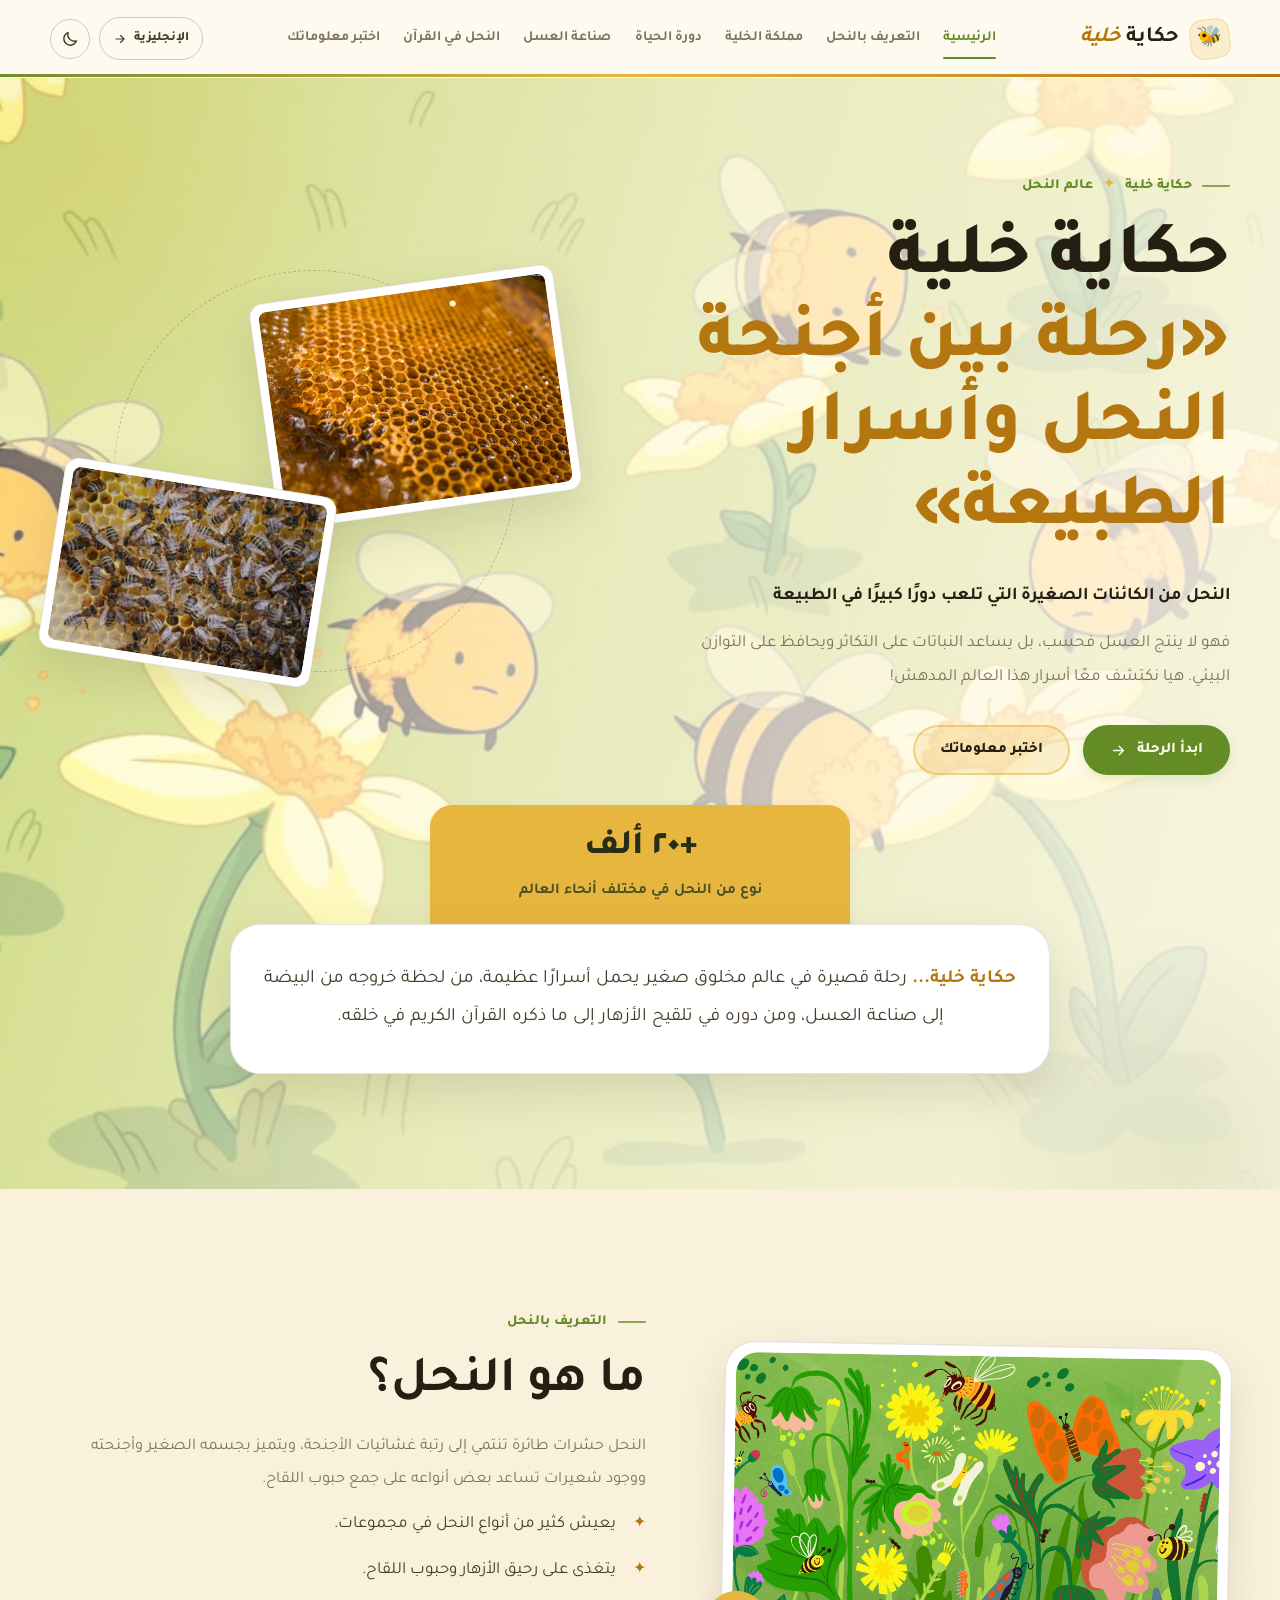
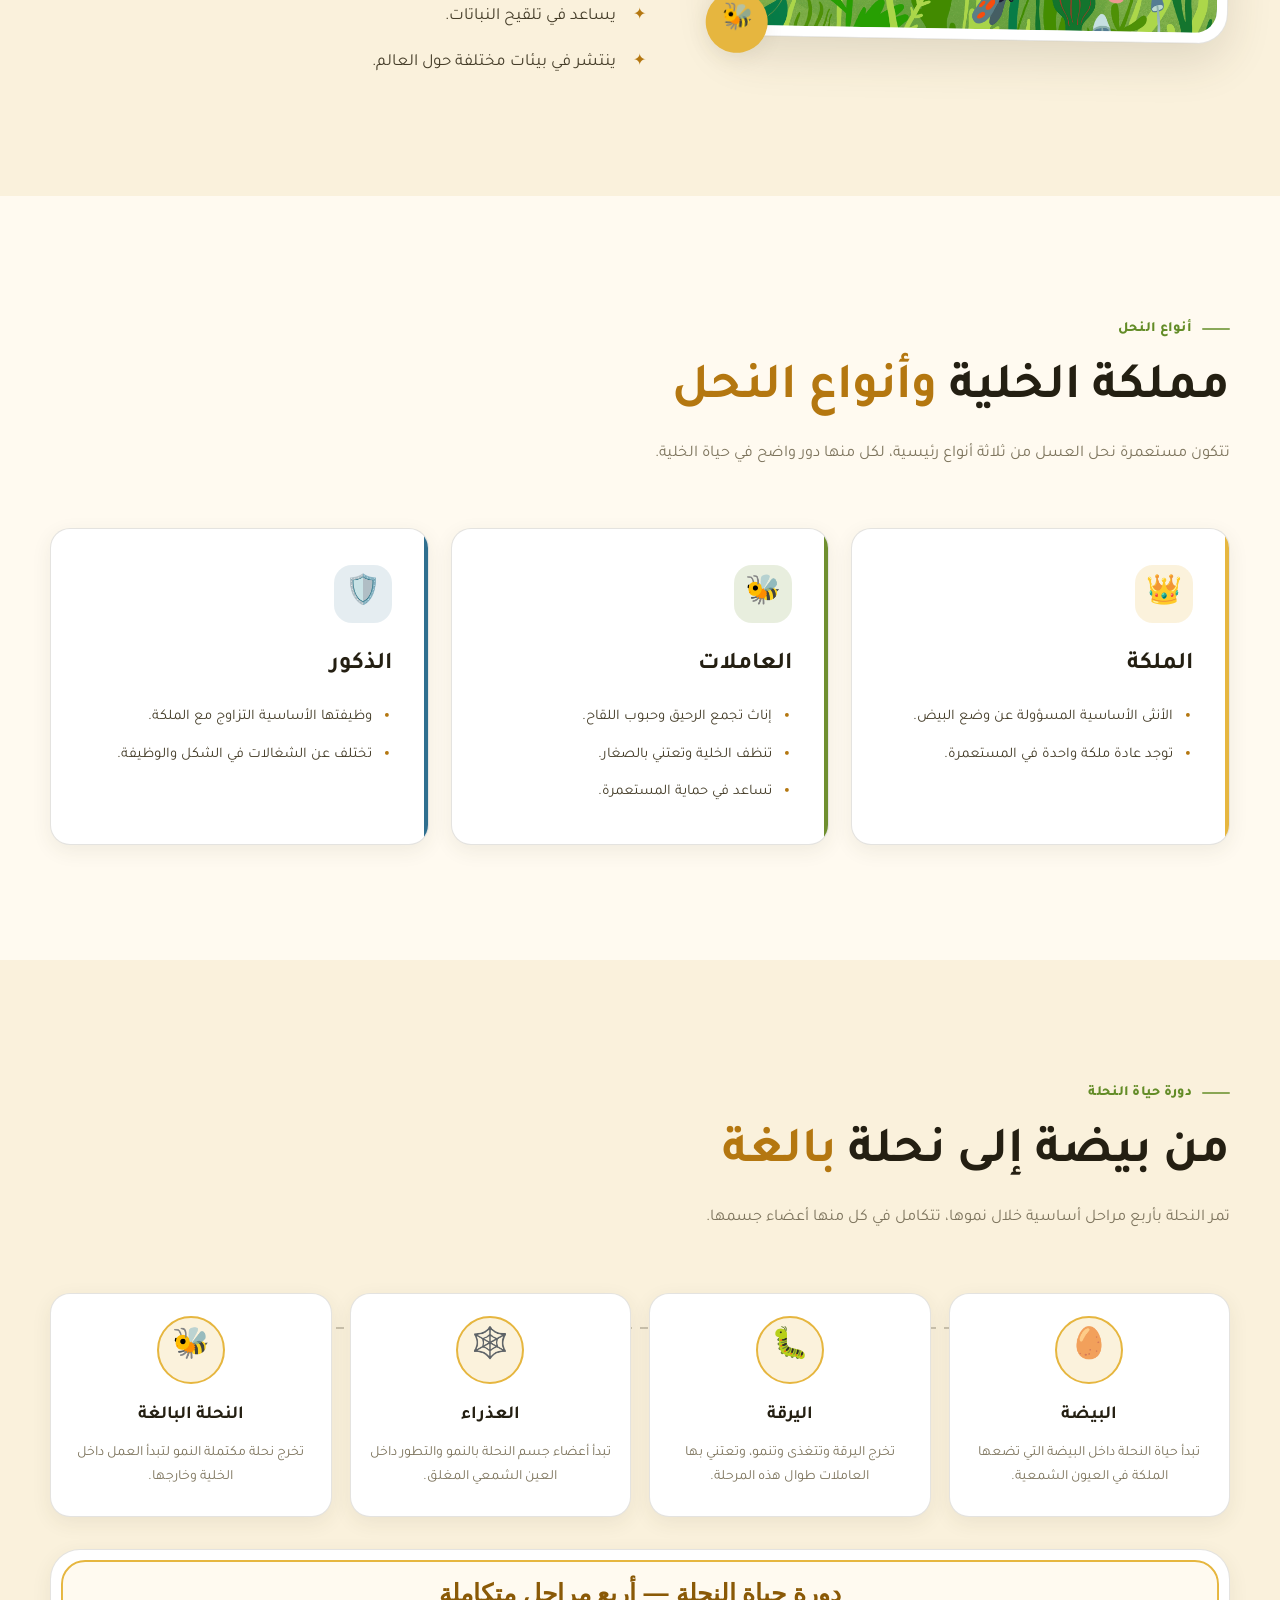
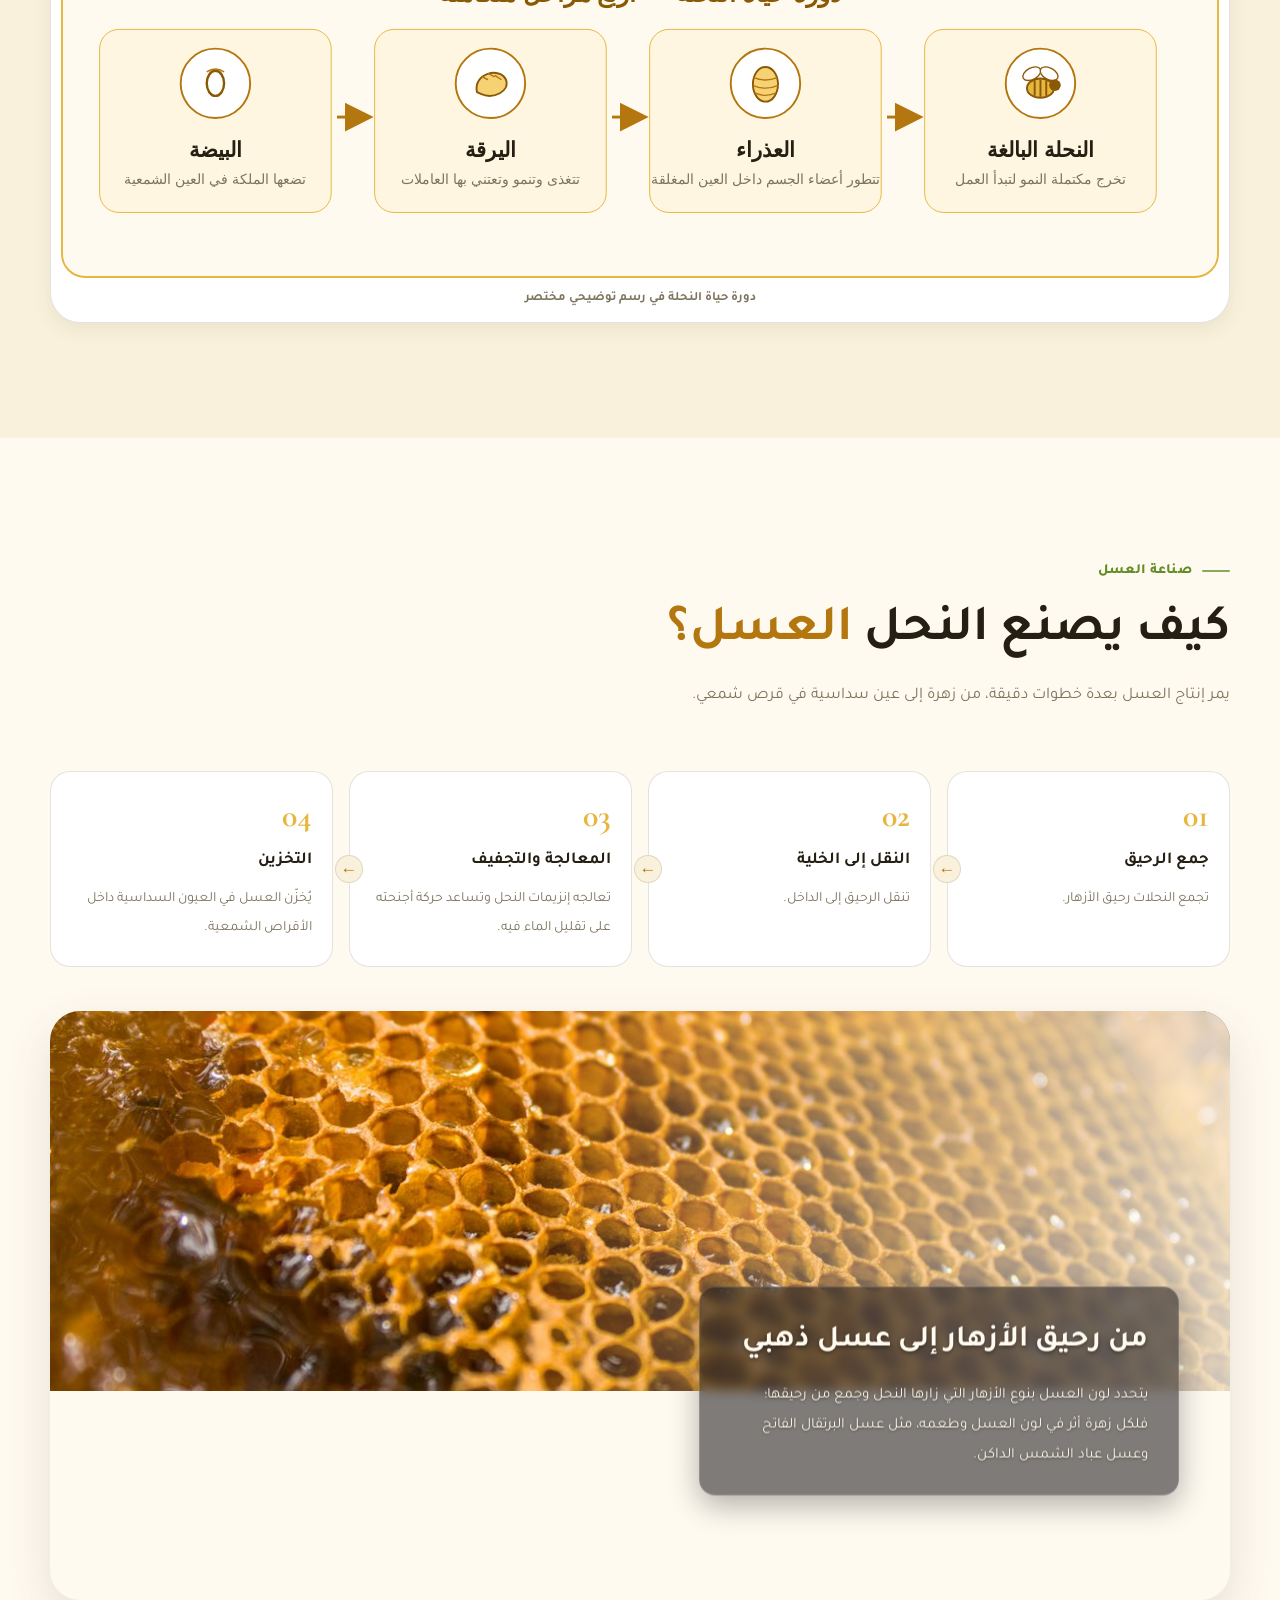
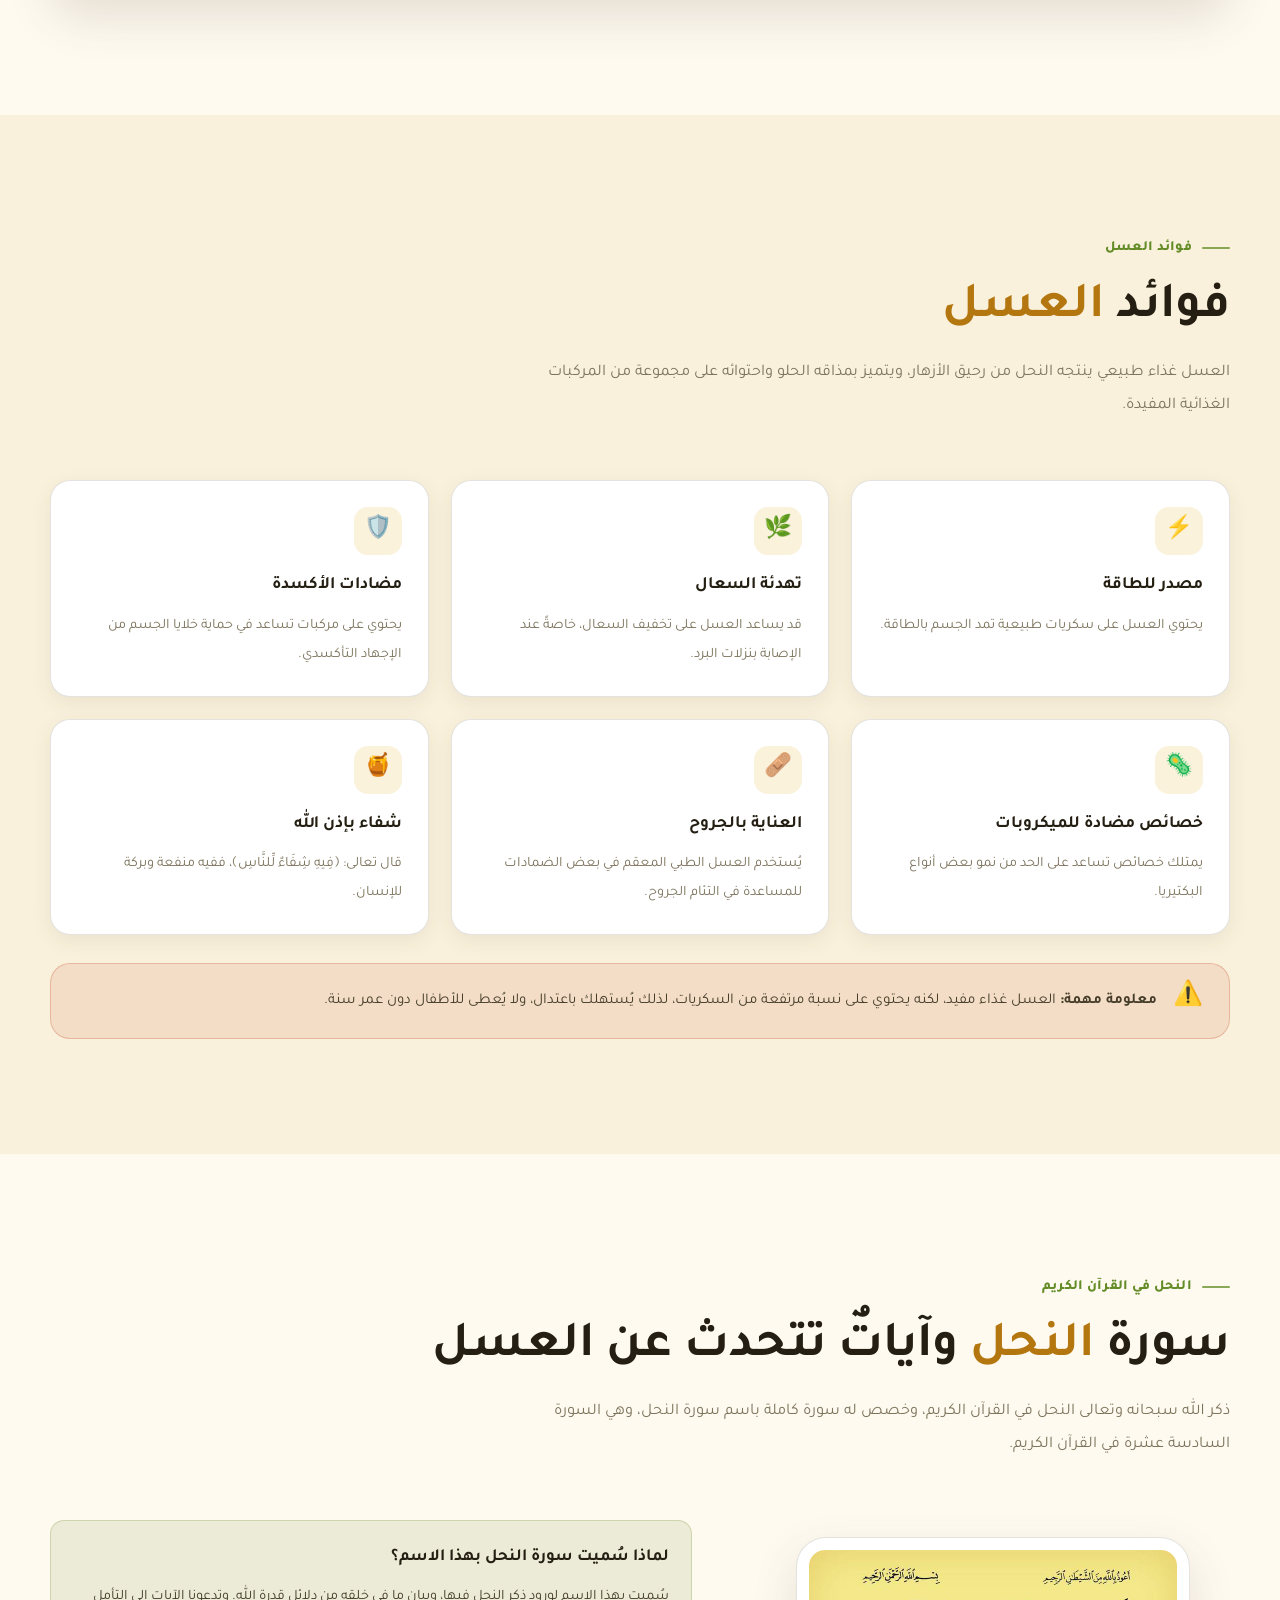
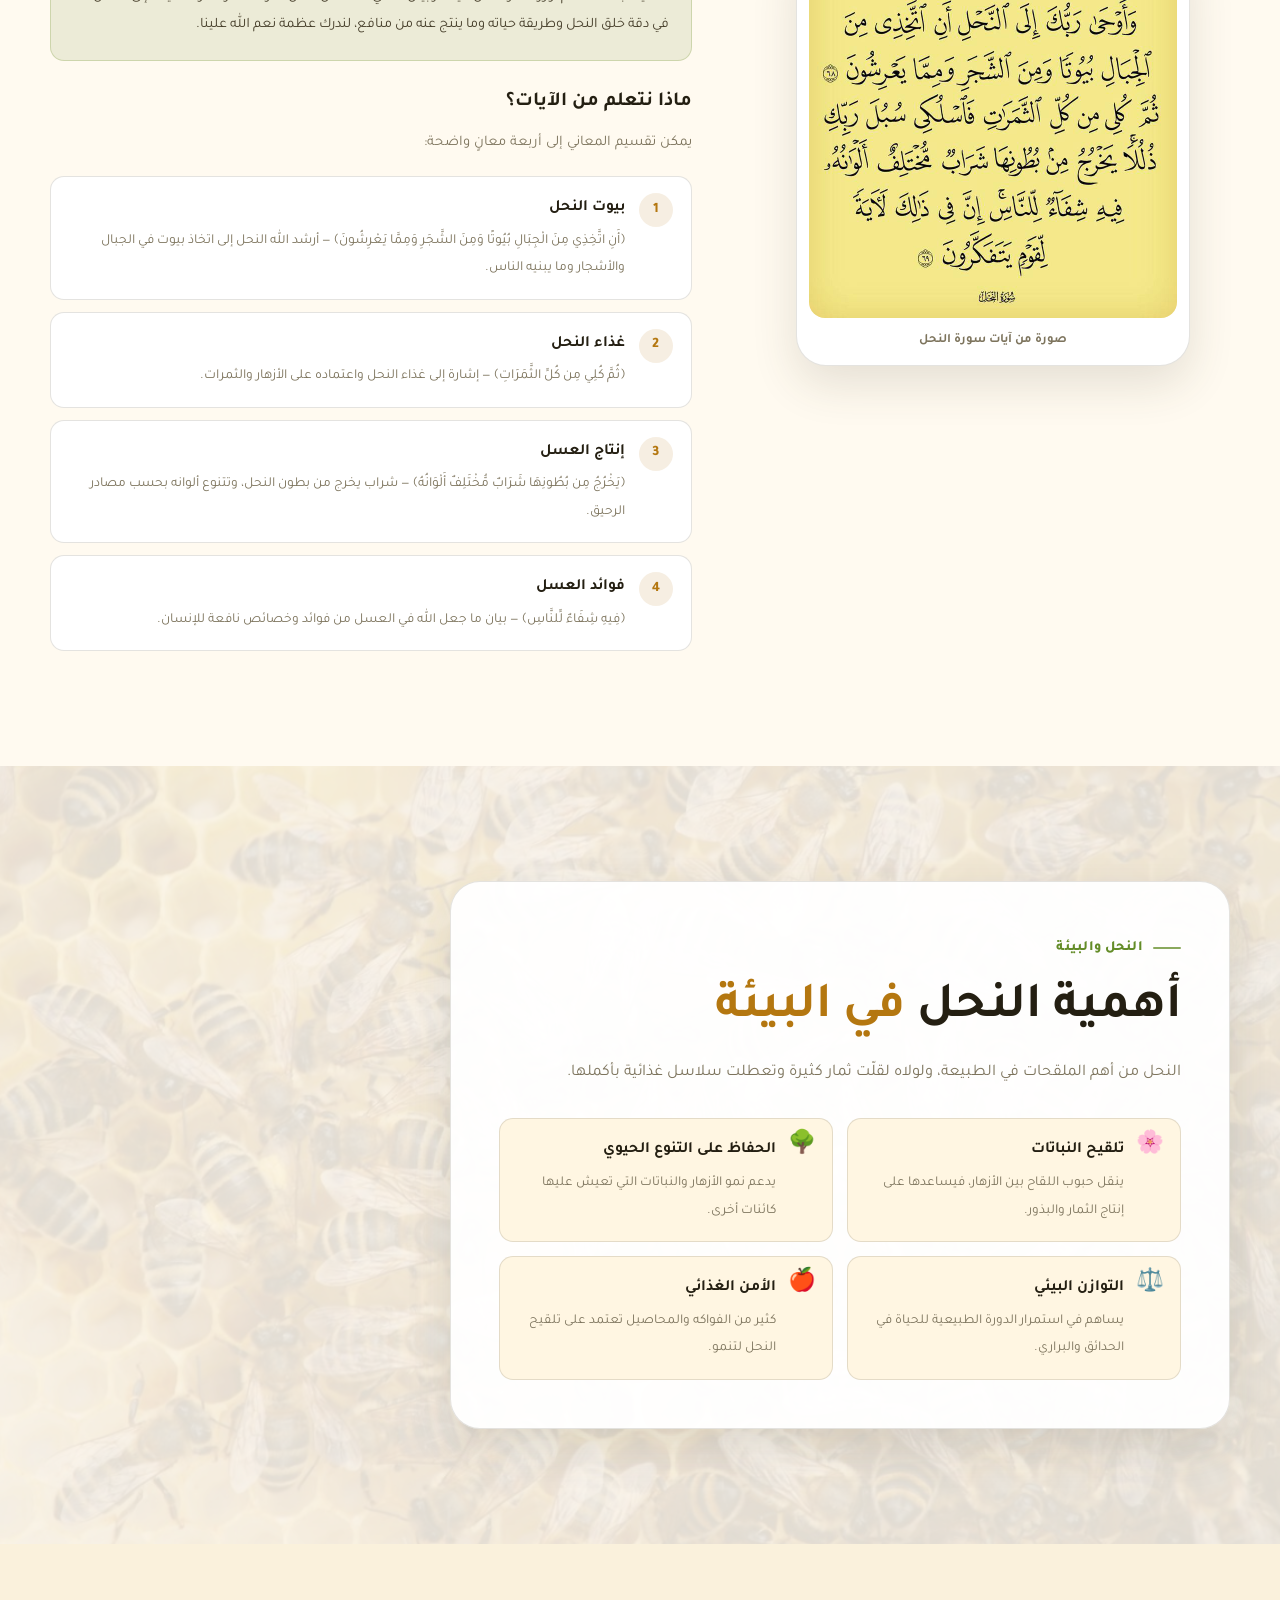
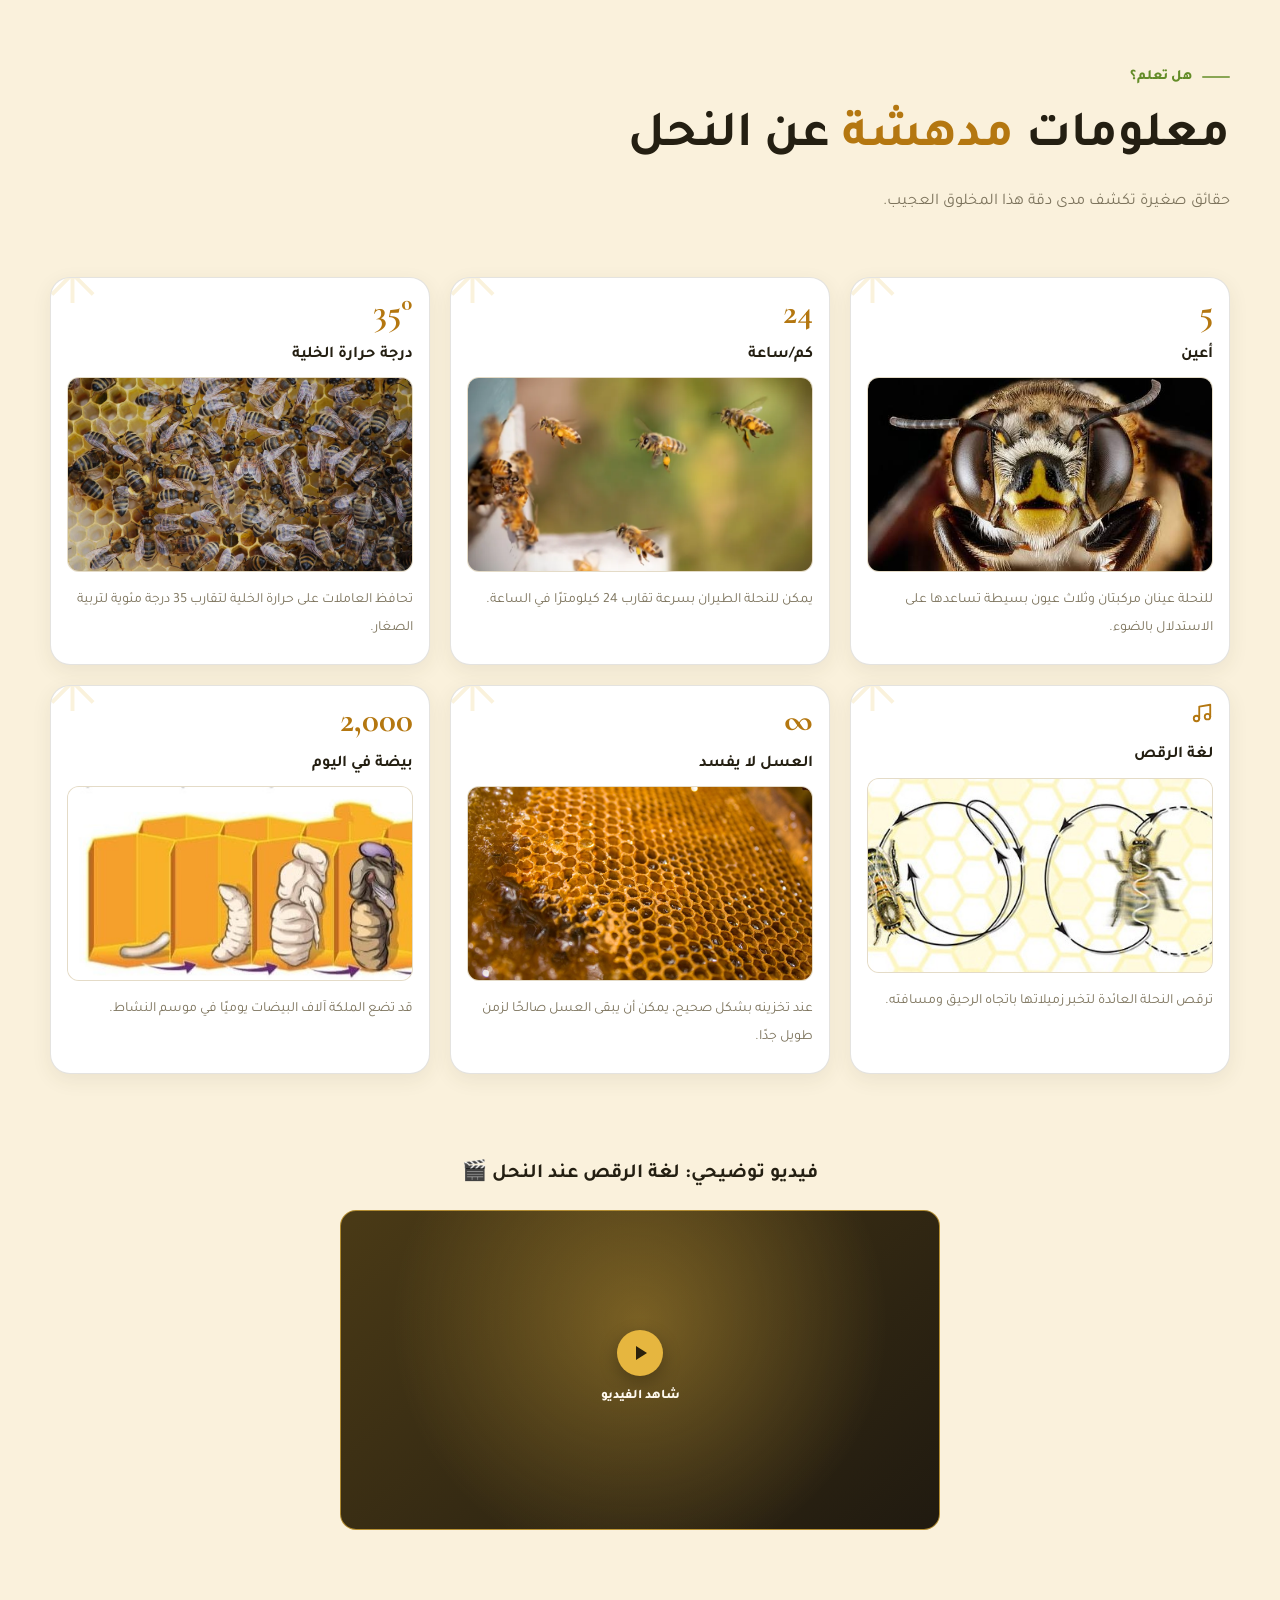
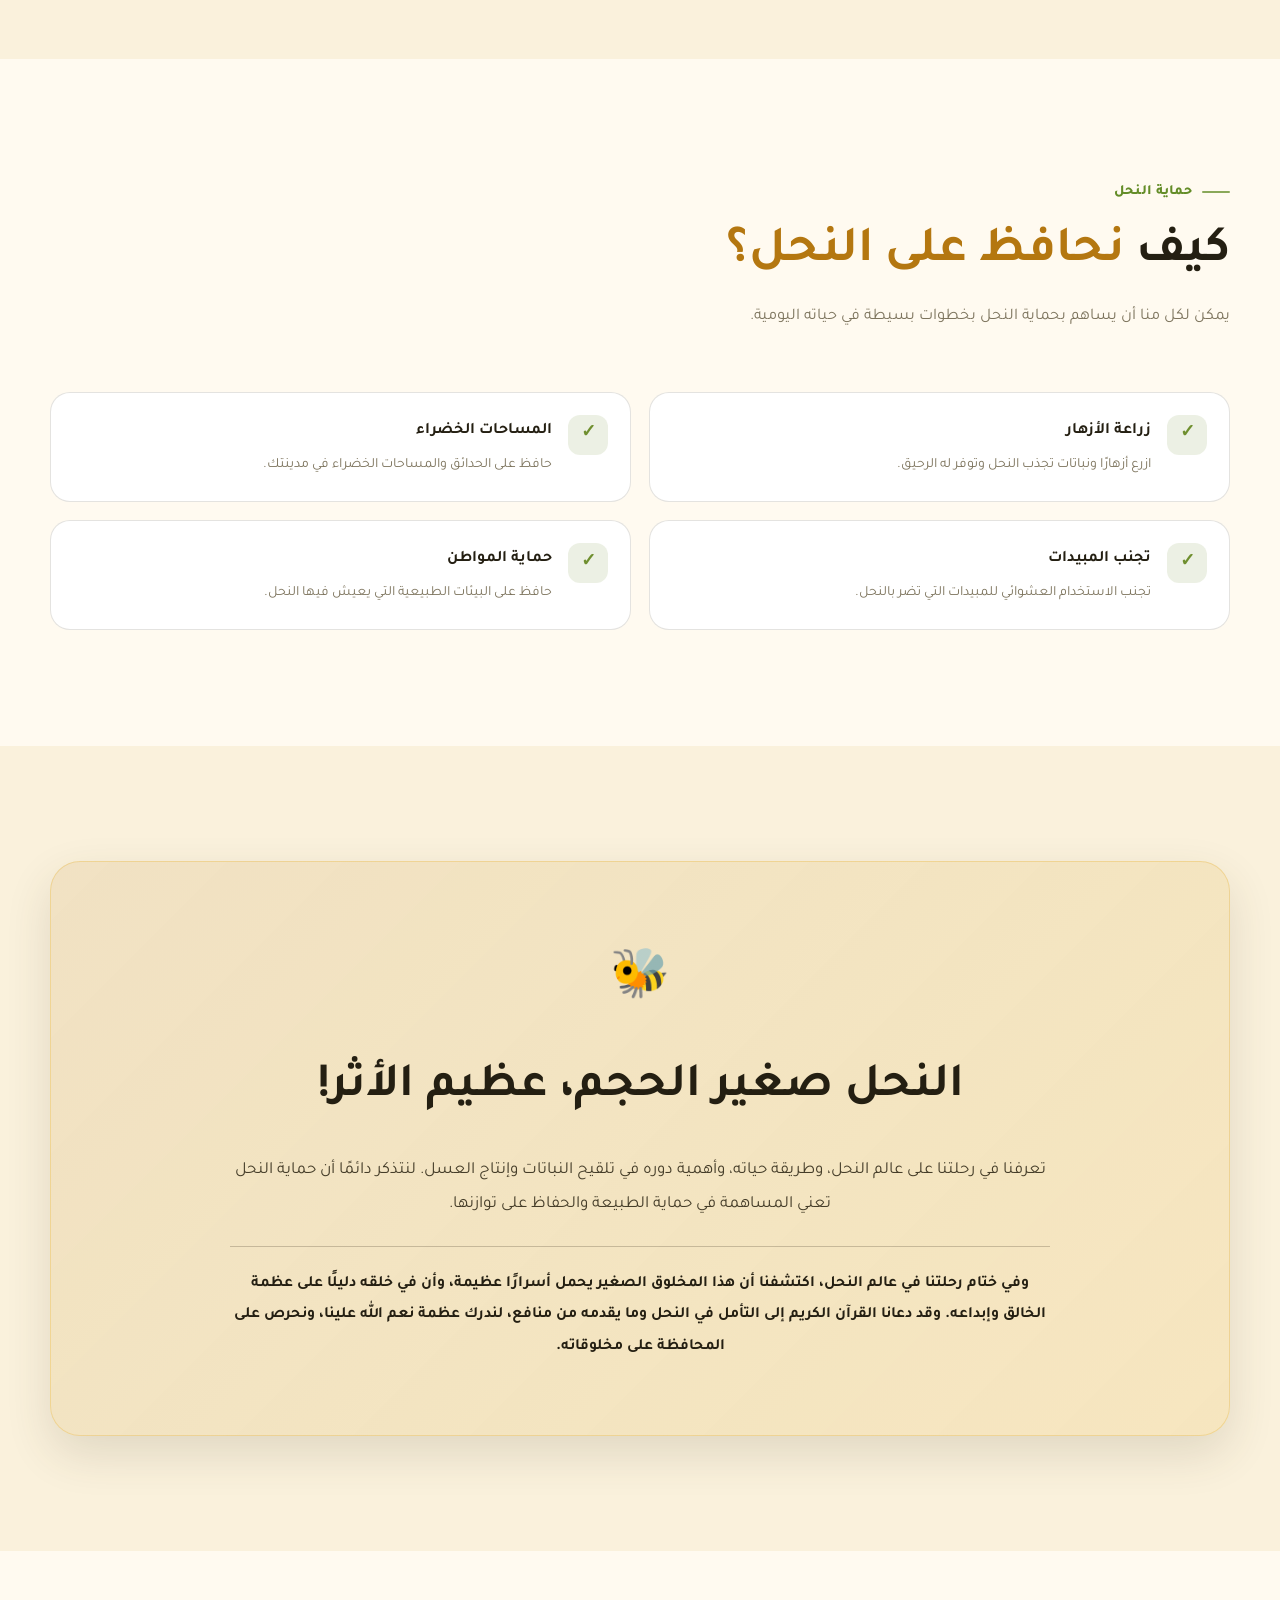
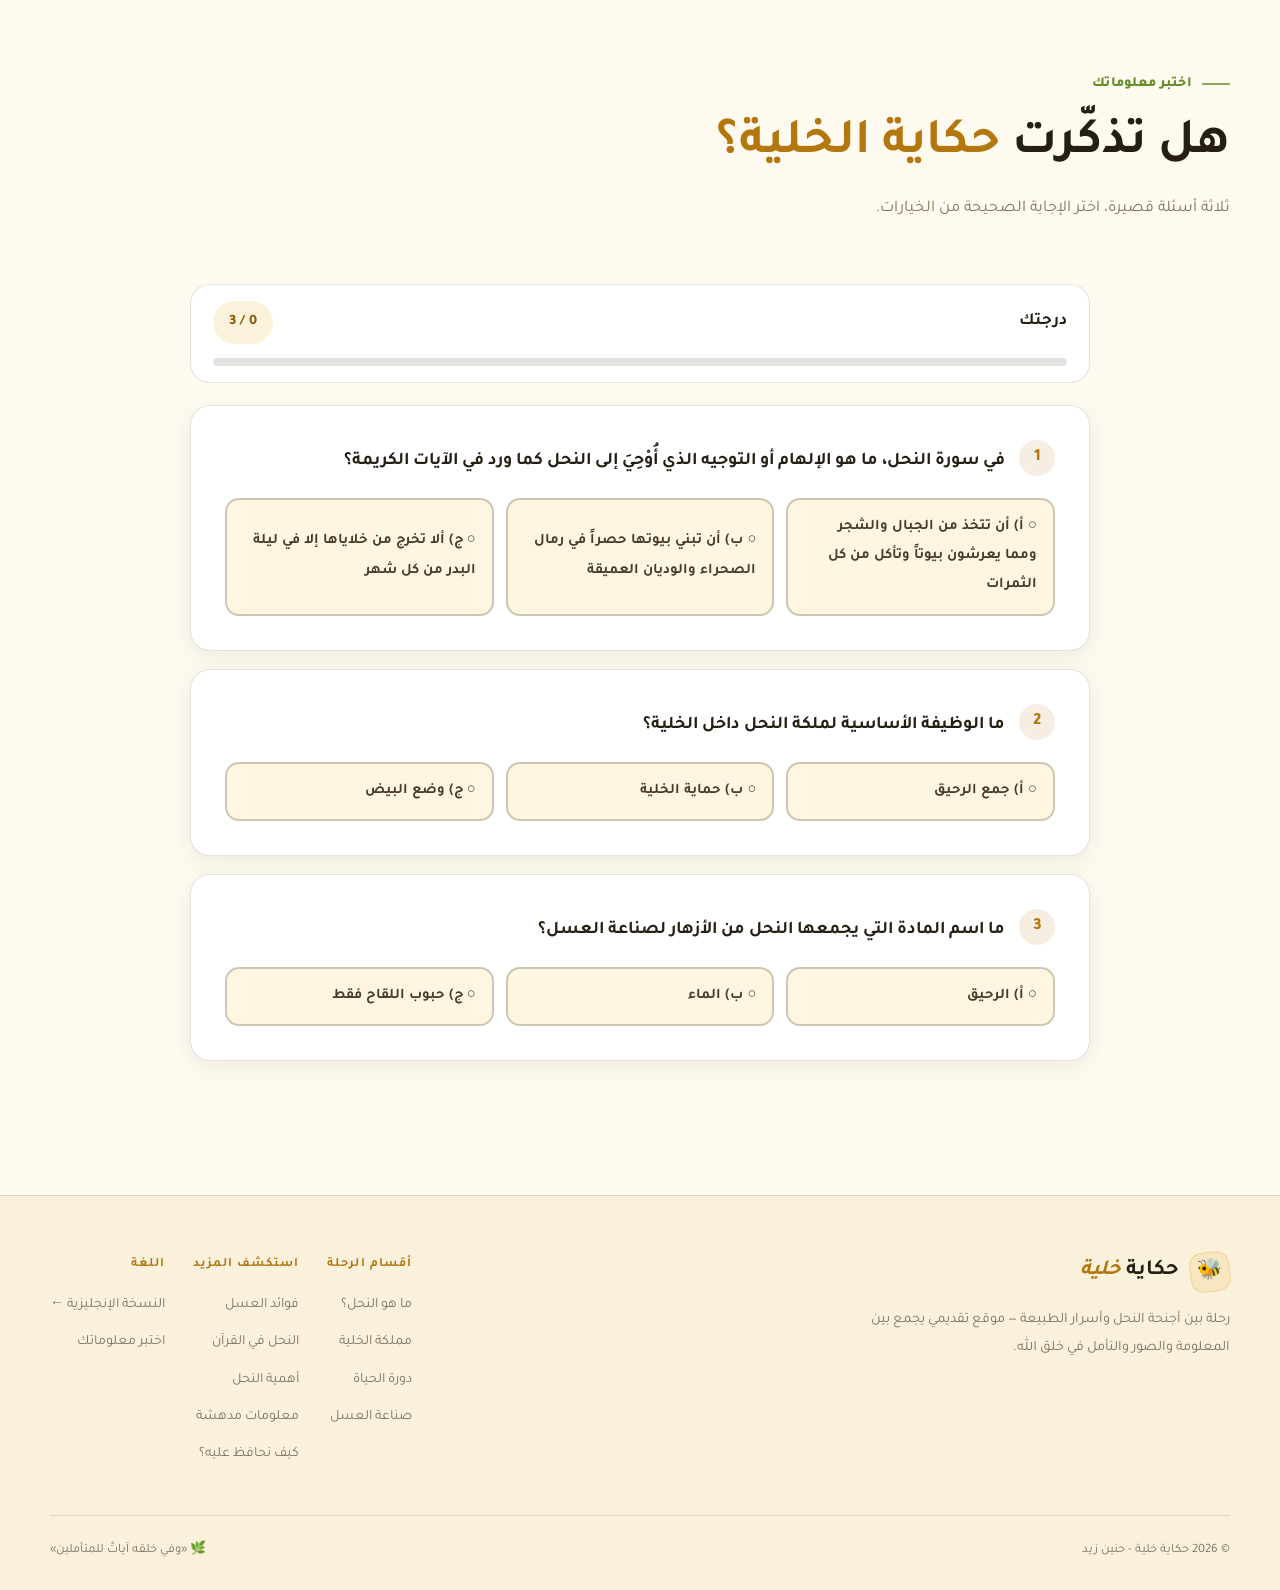
==== index.html @ 426b370f "adda LOGO" ====
<!DOCTYPE html>
<html lang="ar" dir="rtl">
<head>
  <meta charset="UTF-8">
  <meta name="viewport" content="width=device-width, initial-scale=1.0">
  <meta name="description" content="حكاية خلية — رحلة بين أجنحة النحل وأسرار الطبيعة. تعرف على النحل، مملكته، دورة حياته، صناعة العسل، فوائده، ومكانته في القرآن الكريم.">
  <meta name="theme-color" content="#fffaf0">
  <meta property="image" content="assets/img/logo.jpg">
  <meta property="og:image" content="assets/img/logo.jpg">
  <title>حكاية خلية | رحلة بين أجنحة النحل وأسرار الطبيعة</title>

  <link rel="preconnect" href="https://fonts.googleapis.com">
  <link rel="preconnect" href="https://fonts.gstatic.com" crossorigin>
  <link href="https://fonts.googleapis.com/css2?family=Amiri:wght@400;700&family=Cormorant+Garamond:ital,wght@0,600;0,700;1,600&family=Inter:wght@400;500;600;700;800&family=Tajawal:wght@400;500;700;800&display=swap" rel="stylesheet">
  <link rel="stylesheet" href="assets/css/style.css">
  <link rel="icon" type="image/png" href="assets/img/logo.jpg">

  <script>
    (function () {
      try {
        var saved = localStorage.getItem('bee-story-theme');
        var theme = saved || (window.matchMedia('(prefers-color-scheme: dark)').matches ? 'dark' : 'light');
        document.documentElement.dataset.theme = theme;
      } catch (e) {
        document.documentElement.dataset.theme = 'light';
      }
    })();
  </script>
</head>
<body>

  <!-- ============ Header ============ -->
  <header class="site-header">
    <div class="container header-inner">
      <a class="brand" href="#hero" aria-label="حكاية خلية — الصفحة الرئيسية">
        <span class="brand-mark" aria-hidden="true">🐝</span>
        <span class="brand-name">حكاية <em>خلية</em></span>
      </a>

      <nav class="nav" id="primary-nav" aria-label="القائمة الرئيسية">
        <a href="#hero">الرئيسية</a>
        <a href="#about">التعريف بالنحل</a>
        <a href="#colony">مملكة الخلية</a>
        <a href="#lifecycle">دورة الحياة</a>
        <a href="#honey">صناعة العسل</a>
        <a href="#quran">النحل في القرآن</a>
        <a href="#quiz">اختبر معلوماتك</a>
      </nav>

      <div class="header-actions">
        <a class="lang-switch" href="en.html" hreflang="en" aria-label="التبديل إلى النسخة الإنجليزية">
          الإنجليزية
          <svg viewBox="0 0 24 24" fill="none" stroke="currentColor" stroke-width="2" stroke-linecap="round" stroke-linejoin="round" aria-hidden="true">
            <path d="M5 12h14M13 6l6 6-6 6"/>
          </svg>
        </a>
        <button class="icon-btn" id="theme-toggle" type="button"
                aria-label="تفعيل الوضع الليلي" aria-pressed="false"
                data-label-light="تفعيل الوضع النهاري" data-label-dark="تفعيل الوضع الليلي">
          <svg class="icon-moon" viewBox="0 0 24 24" fill="none" stroke="currentColor" stroke-width="1.8" stroke-linecap="round" stroke-linejoin="round" aria-hidden="true">
            <path d="M20.5 14.4A8.6 8.6 0 0 1 9.6 3.5a8.6 8.6 0 1 0 10.9 10.9Z"/>
          </svg>
          <svg class="icon-sun" viewBox="0 0 24 24" fill="none" stroke="currentColor" stroke-width="1.8" stroke-linecap="round" stroke-linejoin="round" aria-hidden="true">
            <circle cx="12" cy="12" r="4"/><path d="M12 2v2M12 20v2M4.9 4.9l1.4 1.4M17.7 17.7l1.4-1.4M2 12h2M20 12h2M4.9 19.1l1.4-1.4M17.7 6.3l1.4-1.4"/>
          </svg>
        </button>
        <button class="icon-btn menu-toggle" id="menu-toggle" type="button" aria-label="فتح القائمة" aria-expanded="false" aria-controls="primary-nav">
          <svg viewBox="0 0 24 24" fill="none" stroke="currentColor" stroke-width="1.9" stroke-linecap="round" aria-hidden="true">
            <path d="M4 7h16M4 12h16M4 17h16"/>
          </svg>
        </button>
      </div>
    </div>
  </header>

  <main>
    <!-- ============ 1. Hero ============ -->
    <section class="hero" id="hero">
      <div class="container hero-grid">
        <div class="hero-copy reveal">
          <span class="eyebrow">حكاية خلية <span class="bee-dot">✦</span> عالم النحل</span>

          <h1 class="hero-title">
            حكاية خلية
            <span class="accent-text">«رحلة بين أجنحة النحل وأسرار الطبيعة»</span>
          </h1>

          <p class="hero-lead">النحل من الكائنات الصغيرة التي تلعب دورًا كبيرًا في الطبيعة</p>
          <p>فهو لا ينتج العسل فحسب، بل يساعد النباتات على التكاثر ويحافظ على التوازن البيئي. هيا نكتشف معًا أسرار هذا العالم المدهش!</p>

          <div class="hero-actions">
            <a class="btn btn--primary" href="#about">
              ابدأ الرحلة
              <svg viewBox="0 0 24 24" fill="none" stroke="currentColor" stroke-width="2" stroke-linecap="round" stroke-linejoin="round" aria-hidden="true"><path d="M5 12h14M13 6l6 6-6 6"/></svg>
            </a>
            <a class="btn btn--ghost" href="#quiz">اختبر معلوماتك</a>
          </div>
        </div>

        <div class="hero-art reveal" aria-label="صور من عالم النحل وأقراص العسل">
          <div class="hero-float hero-float--one">
            <img src="assets/img/honey-flow.jpg" alt="خلية نحل وأقراص العسل" loading="lazy">
          </div>
          <div class="hero-float hero-float--two">
            <img src="assets/img/bees.jpg" alt="نحل على أطراف خلية" loading="lazy">
          </div>
        </div>
      </div>

      <div class="container">
        <div class="stacked-intro reveal">
          <div class="stats-tab">
            <strong>+٢٠ ألف</strong>
            <span>نوع من النحل في مختلف أنحاء العالم</span>
          </div>
          <div class="intro-banner">
            <p><strong>حكاية خلية...</strong> رحلة قصيرة في عالم مخلوق صغير يحمل أسرارًا عظيمة، من لحظة خروجه من البيضة إلى صناعة العسل، ومن دوره في تلقيح الأزهار إلى ما ذكره القرآن الكريم في خلقه.</p>
          </div>
        </div>
      </div>
    </section>

    <!-- ============ 2. What are bees? ============ -->
    <section class="section section--tint" id="about">
      <div class="container split">
        <div class="split-visual reveal">
          <div class="image-card image-card--wide">
            <img src="assets/img/bee-hero.jpg" alt="نحلة بين الأزهار تجمع حبوب اللقاح" loading="lazy" width="3840" height="2263">
          </div>
        </div>
        <div class="split-copy reveal">
          <span class="eyebrow">التعريف بالنحل</span>
          <h2 class="section-title">ما هو النحل؟</h2>
          <p class="section-lead">النحل حشرات طائرة تنتمي إلى رتبة غشائيات الأجنحة، ويتميز بجسمه الصغير وأجنحته ووجود شعيرات تساعد بعض أنواعه على جمع حبوب اللقاح.</p>
          <ul class="check-list">
            <li>يعيش كثير من أنواع النحل في مجموعات.</li>
            <li>يتغذى على رحيق الأزهار وحبوب اللقاح.</li>
            <li>يساعد في تلقيح النباتات.</li>
            <li>ينتشر في بيئات مختلفة حول العالم.</li>
          </ul>
        </div>
      </div>
    </section>

    <!-- ============ 3. Colony ============ -->
    <section class="section" id="colony">
      <div class="container">
        <div class="section-head reveal">
          <span class="eyebrow">أنواع النحل</span>
          <h2 class="section-title">مملكة الخلية <span class="accent-text">وأنواع النحل</span></h2>
          <p class="section-lead">تتكون مستعمرة نحل العسل من ثلاثة أنواع رئيسية، لكل منها دور واضح في حياة الخلية.</p>
        </div>

        <div class="card-grid card-grid--3">
          <article class="role-card role-card--queen reveal">
            <div class="role-icon" aria-hidden="true">👑</div>
            <h3>الملكة</h3>
            <ul>
              <li>الأنثى الأساسية المسؤولة عن وضع البيض.</li>
              <li>توجد عادة ملكة واحدة في المستعمرة.</li>
            </ul>
          </article>

          <article class="role-card role-card--worker reveal">
            <div class="role-icon" aria-hidden="true">🐝</div>
            <h3>العاملات</h3>
            <ul>
              <li>إناث تجمع الرحيق وحبوب اللقاح.</li>
              <li>تنظف الخلية وتعتني بالصغار.</li>
              <li>تساعد في حماية المستعمرة.</li>
            </ul>
          </article>

          <article class="role-card role-card--drone reveal">
            <div class="role-icon" aria-hidden="true">🛡️</div>
            <h3>الذكور</h3>
            <ul>
              <li>وظيفتها الأساسية التزاوج مع الملكة.</li>
              <li>تختلف عن الشغالات في الشكل والوظيفة.</li>
            </ul>
          </article>
        </div>
      </div>
    </section>

    <!-- ============ 4. Life cycle ============ -->
    <section class="section section--tint" id="lifecycle">
      <div class="container">
        <div class="section-head reveal">
          <span class="eyebrow">دورة حياة النحلة</span>
          <h2 class="section-title">من بيضة إلى نحلة <span class="accent-text">بالغة</span></h2>
          <p class="section-lead">تمر النحلة بأربع مراحل أساسية خلال نموها، تتكامل في كل منها أعضاء جسمها.</p>
        </div>

        <div class="timeline">
          <article class="step reveal">
            <div class="step-num" aria-hidden="true">🥚</div>
            <h3>البيضة</h3>
            <p>تبدأ حياة النحلة داخل البيضة التي تضعها الملكة في العيون الشمعية.</p>
          </article>
          <article class="step reveal">
            <div class="step-num" aria-hidden="true">🐛</div>
            <h3>اليرقة</h3>
            <p>تخرج اليرقة وتتغذى وتنمو، وتعتني بها العاملات طوال هذه المرحلة.</p>
          </article>
          <article class="step reveal">
            <div class="step-num" aria-hidden="true">🕸️</div>
            <h3>العذراء</h3>
            <p>تبدأ أعضاء جسم النحلة بالنمو والتطور داخل العين الشمعي المغلق.</p>
          </article>
          <article class="step reveal">
            <div class="step-num" aria-hidden="true">🐝</div>
            <h3>النحلة البالغة</h3>
            <p>تخرج نحلة مكتملة النمو لتبدأ العمل داخل الخلية وخارجها.</p>
          </article>
        </div>

        <figure class="lifecycle-figure reveal">
          <img src="assets/img/bee-life-cycle.svg" alt="مخطط يوضح دورة حياة النحلة في أربع مراحل: البيضة، اليرقة، العذراء، النحلة البالغة" loading="lazy" width="1200" height="330">
          <figcaption>دورة حياة النحلة في رسم توضيحي مختصر</figcaption>
        </figure>
      </div>
    </section>

    <!-- ============ 5. How bees make honey ============ -->
    <section class="section" id="honey">
      <div class="container">
        <div class="section-head reveal">
          <span class="eyebrow">صناعة العسل</span>
          <h2 class="section-title">كيف يصنع النحل <span class="accent-text">العسل؟</span></h2>
          <p class="section-lead">يمر إنتاج العسل بعدة خطوات دقيقة، من زهرة إلى عين سداسية في قرص شمعي.</p>
        </div>

        <div class="process">
          <article class="process-item reveal">
            <h3>جمع الرحيق</h3>
            <p>تجمع النحلات رحيق الأزهار.</p>
          </article>
          <article class="process-item reveal">
            <h3>النقل إلى الخلية</h3>
            <p>تنقل الرحيق إلى الداخل.</p>
          </article>
          <article class="process-item reveal">
            <h3>المعالجة والتجفيف</h3>
            <p>تعالجه إنزيمات النحل وتساعد حركة أجنحته على تقليل الماء فيه.</p>
          </article>
          <article class="process-item reveal">
            <h3>التخزين</h3>
            <p>يُخزّن العسل في العيون السداسية داخل الأقراص الشمعية.</p>
          </article>
        </div>

        <div class="banner-image reveal">
          <img src="assets/img/honey-flow.jpg" alt="أقراص العسل الشمعية في الخلية" loading="lazy" width="1200" height="675">
          <div class="banner-caption">
            <h3>من رحيق الأزهار إلى عسل ذهبي</h3>
            <p>يتحدد لون العسل بنوع الأزهار التي زارها النحل وجمع من رحيقها؛ فلكل زهرة أثر في لون العسل وطعمه، مثل عسل البرتقال الفاتح وعسل عباد الشمس الداكن.</p>
          </div>
        </div>
      </div>
    </section>

    <!-- ============ 6. Benefits of honey ============ -->
    <section class="section section--tint" id="benefits">
      <div class="container">
        <div class="section-head reveal">
          <span class="eyebrow">فوائد العسل</span>
          <h2 class="section-title">فوائد <span class="accent-text">العسل</span></h2>
          <p class="section-lead">العسل غذاء طبيعي ينتجه النحل من رحيق الأزهار، ويتميز بمذاقه الحلو واحتوائه على مجموعة من المركبات الغذائية المفيدة.</p>
        </div>

        <div class="card-grid card-grid--benefits">
          <article class="benefit-card reveal">
            <div class="benefit-icon" aria-hidden="true">⚡</div>
            <h3>مصدر للطاقة</h3>
            <p>يحتوي العسل على سكريات طبيعية تمد الجسم بالطاقة.</p>
          </article>
          <article class="benefit-card reveal">
            <div class="benefit-icon" aria-hidden="true">🌿</div>
            <h3>تهدئة السعال</h3>
            <p>قد يساعد العسل على تخفيف السعال، خاصةً عند الإصابة بنزلات البرد.</p>
          </article>
          <article class="benefit-card reveal">
            <div class="benefit-icon" aria-hidden="true">🛡️</div>
            <h3>مضادات الأكسدة</h3>
            <p>يحتوي على مركبات تساعد في حماية خلايا الجسم من الإجهاد التأكسدي.</p>
          </article>
          <article class="benefit-card reveal">
            <div class="benefit-icon" aria-hidden="true">🦠</div>
            <h3>خصائص مضادة للميكروبات</h3>
            <p>يمتلك خصائص تساعد على الحد من نمو بعض أنواع البكتيريا.</p>
          </article>
          <article class="benefit-card reveal">
            <div class="benefit-icon" aria-hidden="true">🩹</div>
            <h3>العناية بالجروح</h3>
            <p>يُستخدم العسل الطبي المعقم في بعض الضمادات للمساعدة في التئام الجروح.</p>
          </article>
          <article class="benefit-card reveal">
            <div class="benefit-icon" aria-hidden="true">🍯</div>
            <h3>شفاء بإذن الله</h3>
            <p>قال تعالى: ﴿فِيهِ شِفَاءٌ لِّلنَّاسِ﴾، ففيه منفعة وبركة للإنسان.</p>
          </article>
        </div>

        <div class="note-box reveal">
          <span class="note-icon" aria-hidden="true">⚠️</span>
          <p><strong>معلومة مهمة:</strong> العسل غذاء مفيد، لكنه يحتوي على نسبة مرتفعة من السكريات، لذلك يُستهلك باعتدال، ولا يُعطى للأطفال دون عمر سنة.</p>
        </div>
      </div>
    </section>

    <!-- ============ 7. Bees in the Quran ============ -->
    <section class="section" id="quran">
      <div class="container">
        <div class="section-head reveal">
          <span class="eyebrow">النحل في القرآن الكريم</span>
          <h2 class="section-title">سورة <span class="accent-text">النحل</span> وآياتٌ تتحدث عن العسل</h2>
          <p class="section-lead">ذكر الله سبحانه وتعالى النحل في القرآن الكريم، وخصص له سورة كاملة باسم سورة النحل، وهي السورة السادسة عشرة في القرآن الكريم.</p>
        </div>

        <div class="quran-layout">
          <figure class="quran-image reveal">
            <img src="assets/img/surah-al-nahl.jpg" alt="صورة من آيات سورة النحل في القرآن الكريم" loading="lazy" width="736" height="736">
            <figcaption>صورة من آيات سورة النحل</figcaption>
          </figure>

          <div class="reveal">
            <div class="quran-extra">
              <h4>لماذا سُميت سورة النحل بهذا الاسم؟</h4>
              <p>سُميت بهذا الاسم لورود ذكر النحل فيها، وبيان ما في خلقه من دلائل قدرة الله. وتدعونا الآيات إلى التأمل في دقة خلق النحل وطريقة حياته وما ينتج عنه من منافع، لندرك عظمة نعم الله علينا.</p>
            </div>

            <h3 style="margin:0 0 6px; color:var(--text-strong);">ماذا نتعلم من الآيات؟</h3>
            <p style="margin:0 0 18px; color:var(--muted); font-size:0.92rem;">يمكن تقسيم المعاني إلى أربعة معانٍ واضحة:</p>

            <div class="quran-meanings">
              <div class="meaning">
                <span class="meaning-num">1</span>
                <div><h4>بيوت النحل</h4><p>﴿أَنِ اتَّخِذِي مِنَ الْجِبَالِ بُيُوتًا وَمِنَ الشَّجَرِ وَمِمَّا يَعْرِشُونَ﴾ — أرشد الله النحل إلى اتخاذ بيوت في الجبال والأشجار وما يبنيه الناس.</p></div>
              </div>
              <div class="meaning">
                <span class="meaning-num">2</span>
                <div><h4>غذاء النحل</h4><p>﴿ثُمَّ كُلِي مِن كُلِّ الثَّمَرَاتِ﴾ — إشارة إلى غذاء النحل واعتماده على الأزهار والثمرات.</p></div>
              </div>
              <div class="meaning">
                <span class="meaning-num">3</span>
                <div><h4>إنتاج العسل</h4><p>﴿يَخْرُجُ مِن بُطُونِهَا شَرَابٌ مُّخْتَلِفٌ أَلْوَانُهُ﴾ — شراب يخرج من بطون النحل، وتتنوع ألوانه بحسب مصادر الرحيق.</p></div>
              </div>
              <div class="meaning">
                <span class="meaning-num">4</span>
                <div><h4>فوائد العسل</h4><p>﴿فِيهِ شِفَاءٌ لِّلنَّاسِ﴾ — بيان ما جعل الله في العسل من فوائد وخصائص نافعة للإنسان.</p></div>
              </div>
            </div>
          </div>
        </div>
      </div>
    </section>

    <!-- ============ 8. Importance in the environment ============ -->
    <section class="section env-section" id="environment">
      <div class="container">
        <div class="env-panel reveal">
          <span class="eyebrow">النحل والبيئة</span>
          <h2 class="section-title">أهمية النحل <span class="accent-text">في البيئة</span></h2>
          <p class="section-lead">النحل من أهم الملقحات في الطبيعة، ولولاه لقلّت ثمار كثيرة وتعطلت سلاسل غذائية بأكملها.</p>
          <div class="env-grid">
            <div class="env-item"><span aria-hidden="true">🌸</span><div><h4>تلقيح النباتات</h4><p>ينقل حبوب اللقاح بين الأزهار، فيساعدها على إنتاج الثمار والبذور.</p></div></div>
            <div class="env-item"><span aria-hidden="true">🌳</span><div><h4>الحفاظ على التنوع الحيوي</h4><p>يدعم نمو الأزهار والنباتات التي تعيش عليها كائنات أخرى.</p></div></div>
            <div class="env-item"><span aria-hidden="true">⚖️</span><div><h4>التوازن البيئي</h4><p>يساهم في استمرار الدورة الطبيعية للحياة في الحدائق والبراري.</p></div></div>
            <div class="env-item"><span aria-hidden="true">🍎</span><div><h4>الأمن الغذائي</h4><p>كثير من الفواكه والمحاصيل تعتمد على تلقيح النحل لتنمو.</p></div></div>
          </div>
        </div>
      </div>
    </section>

    <!-- ============ 9. Amazing facts ============ -->
    <section class="section section--tint" id="facts">
      <div class="container">
        <div class="section-head reveal">
          <span class="eyebrow">هل تعلم؟</span>
          <h2 class="section-title">معلومات <span class="accent-text">مدهشة</span> عن النحل</h2>
          <p class="section-lead">حقائق صغيرة تكشف مدى دقة هذا المخلوق العجيب.</p>
        </div>

        <div class="fact-grid">
          <article class="fact-card reveal">
            <span class="fact-number">5</span>
            <h3>أعين</h3>
            <div class="fact-media"><img src="assets/img/bee-eyes.jpe" alt="نحلة عن قرب تُظهر عينيها" loading="lazy"></div>
            <p>للنحلة عينان مركبتان وثلاث عيون بسيطة تساعدها على الاستدلال بالضوء.</p>
          </article>
          <article class="fact-card reveal">
            <span class="fact-number">24</span>      
            <h3>كم/ساعة</h3>
            <div class="fact-media"><img src="assets/img/bee-fly.webp" alt="نحل في طريقه بين الأزهار" loading="lazy"></div>
            <p>يمكن للنحلة الطيران بسرعة تقارب 24 كيلومترًا في الساعة.</p>
          </article>
          <article class="fact-card reveal">
            <span class="fact-number">35°</span>
            <h3>درجة حرارة الخلية</h3>
            <div class="fact-media"><img src="assets/img/bees.jpg" alt="نحل على أقراص الخلية" loading="lazy"></div>
            <p>تحافظ العاملات على حرارة الخلية لتقارب 35 درجة مئوية لتربية الصغار.</p>
          </article>
          <article class="fact-card fact-card--video reveal">
              <svg width="22" height="22" viewBox="0 0 24 24" fill="none" stroke="currentColor" stroke-width="2" stroke-linecap="round" stroke-linejoin="round" aria-hidden="true" style="color: var(--accent);">
                <path d="M9 18V5l12-2v13"></path>
                <circle cx="6" cy="18" r="3"></circle>
                <circle cx="18" cy="16" r="3"></circle>
              </svg> 
            <h3>لغة الرقص</h3>
            <div class="fact-media"><img src="assets/img/dance.jpg" alt=" نحلة تؤدي رقصة الاهتزاز على قرص العسل " loading="lazy"></div>
            <p>ترقص النحلة العائدة لتخبر زميلاتها باتجاه الرحيق ومسافته.</p>
          </article>
          <article class="fact-card reveal">
            <span class="fact-number">∞</span>
            <h3>العسل لا يفسد</h3>
            <div class="fact-media"><img src="assets/img/honey-flow.jpg" alt="أقراص عسل شمعية في الخلية" loading="lazy"></div>
            <p>عند تخزينه بشكل صحيح، يمكن أن يبقى العسل صالحًا لزمن طويل جدًا.</p>
          </article>
          <article class="fact-card reveal">
            <span class="fact-number">2,000</span>
            <h3>بيضة في اليوم</h3>
            <div class="fact-media fact-media--life"><img src="assets/img/Bee-eggs.jpg" alt="بيضة النحلة داخل قرص شمعي" loading="lazy"></div>
            <p>قد تضع الملكة آلاف البيضات يوميًا في موسم النشاط.</p>
          </article>
          <div class="facts-video-section reveal" style="margin-top: 40px; text-align: center;">
            <h3 style="font-size: 1.25rem; color: var(--text-strong); margin-bottom: 16px; font-weight: 700;">فيديو توضيحي: لغة الرقص عند النحل 🎬</h3>
            <div class="fact-media fact-video-screen" style="max-width: 600px; margin-inline: auto; border-radius: 16px; overflow: hidden; height: 320px;">
              <a class="fact-video-link" href="https://youtube.com/shorts/xjQAeCDdneY?si=h9vBJmhgcwH2KQZ8" target="_blank" rel="noopener noreferrer" aria-label="شاهد فيديو لغة الرقص">
                <span class="fact-video-play" aria-hidden="true"></span>
                <span>شاهد الفيديو</span>
              </a>
            </div>
          </div>
      </div>
    </section>

    <!-- ============ 10. Protect the bees ============ -->
    <section class="section" id="protect">
      <div class="container">
        <div class="section-head reveal">
          <span class="eyebrow">حماية النحل</span>
          <h2 class="section-title">كيف <span class="accent-text">نحافظ على النحل؟</span></h2>
          <p class="section-lead">يمكن لكل منا أن يساهم بحماية النحل بخطوات بسيطة في حياته اليومية.</p>
        </div>

        <div class="tip-list">
          <article class="tip reveal"><span class="tip-check">✓</span><div><h3>زراعة الأزهار</h3><p>ازرع أزهارًا ونباتات تجذب النحل وتوفر له الرحيق.</p></div></article>
          <article class="tip reveal"><span class="tip-check">✓</span><div><h3>المساحات الخضراء</h3><p>حافظ على الحدائق والمساحات الخضراء في مدينتك.</p></div></article>
          <article class="tip reveal"><span class="tip-check">✓</span><div><h3>تجنب المبيدات</h3><p>تجنب الاستخدام العشوائي للمبيدات التي تضر بالنحل.</p></div></article>
          <article class="tip reveal"><span class="tip-check">✓</span><div><h3>حماية المواطن</h3><p>حافظ على البيئات الطبيعية التي يعيش فيها النحل.</p></div></article>
        </div>
      </div>
    </section>

    <!-- ============ 11. Conclusion ============ -->
    <section class="section section--tint" id="conclusion">
      <div class="container">
        <div class="conclusion reveal">
          <span class="bee-lg" aria-hidden="true">🐝</span>
          <h2>النحل صغير الحجم، عظيم الأثر!</h2>
          <p>تعرفنا في رحلتنا على عالم النحل، وطريقة حياته، وأهمية دوره في تلقيح النباتات وإنتاج العسل. لنتذكر دائمًا أن حماية النحل تعني المساهمة في حماية الطبيعة والحفاظ على توازنها.</p>
          <p class="closing-quote">وفي ختام رحلتنا في عالم النحل، اكتشفنا أن هذا المخلوق الصغير يحمل أسرارًا عظيمة، وأن في خلقه دليلًا على عظمة الخالق وإبداعه. وقد دعانا القرآن الكريم إلى التأمل في النحل وما يقدمه من منافع، لندرك عظمة نعم الله علينا، ونحرص على المحافظة على مخلوقاته.</p>
        </div>
      </div>
    </section>

    <!-- ============ Quiz ============ -->
    <section class="section" id="quiz">
      <div class="container">
        <div class="section-head reveal">
          <span class="eyebrow">اختبر معلوماتك</span>
          <h2 class="section-title">هل تذكّرت <span class="accent-text">حكاية الخلية؟</span></h2>
          <p class="section-lead">ثلاثة أسئلة قصيرة، اختر الإجابة الصحيحة من الخيارات.</p>
        </div>

        <div class="quiz-wrap reveal">
          <div class="quiz-progress">
            <strong>درجتك</strong>
            <span class="score-pill" id="quiz-score">0 / 3</span>
            <div class="progress-track"><div class="progress-fill" id="quiz-progress-fill"></div></div>
          </div>

          <div class="quiz-card"
               data-good="أحسنت! إجابتك صحيحة 🐝"
               data-bad="ليست الإجابة الصحيحة."
               data-answer="الإجابة الصحيحة: أ) أن تتخذ من الجبال والشجر ومما يعرشون بيوتاً وتأكل من كل الثمرات">
            <div class="quiz-question"><span class="q-index">1</span><h3>في سورة النحل، ما هو الإلهام أو التوجيه الذي أُوْحِيَ إلى النحل كما ورد في الآيات الكريمة؟</h3></div>
            <div class="options">
              <button class="q-option" type="button" data-correct="true">أ) أن تتخذ من الجبال والشجر ومما يعرشون بيوتاً وتأكل من كل الثمرات</button>
              <button class="q-option" type="button" data-correct="false">ب) أن تبني بيوتها حصراً في رمال الصحراء والوديان العميقة</button>
              <button class="q-option" type="button" data-correct="false">ج) ألا تخرج من خلاياها إلا في ليلة البدر من كل شهر</button>
            </div>
            <div class="q-feedback" role="status" aria-live="polite"></div>
          </div>

          <div class="quiz-card"
               data-good="ممتاز! الملكة تضع البيض 🐝"
               data-bad="ليست الإجابة الصحيحة."
               data-answer="الإجابة الصحيحة: ج) وضع البيض">
            <div class="quiz-question"><span class="q-index">2</span><h3>ما الوظيفة الأساسية لملكة النحل داخل الخلية؟</h3></div>
            <div class="options">
              <button class="q-option" type="button" data-correct="false">أ) جمع الرحيق</button>
              <button class="q-option" type="button" data-correct="false">ب) حماية الخلية</button>
              <button class="q-option" type="button" data-correct="true">ج) وضع البيض</button>
            </div>
            <div class="q-feedback" role="status" aria-live="polite"></div>
          </div>

          <div class="quiz-card"
               data-good="رائع! الرحيق هو المادة الأساسية للعسل 🍯"
               data-bad="ليست الإجابة الصحيحة."
               data-answer="الإجابة الصحيحة: أ) الرحيق">
            <div class="quiz-question"><span class="q-index">3</span><h3>ما اسم المادة التي يجمعها النحل من الأزهار لصناعة العسل؟</h3></div>
            <div class="options">
              <button class="q-option" type="button" data-correct="true">أ) الرحيق</button>
              <button class="q-option" type="button" data-correct="false">ب) الماء</button>
              <button class="q-option" type="button" data-correct="false">ج) حبوب اللقاح فقط</button>
            </div>
            <div class="q-feedback" role="status" aria-live="polite"></div>
          </div>

          <div class="quiz-finish" id="quiz-finish">
            <h3>أحسنت! 🎉</h3>
            <p>لقد أكملت رحلتك في عالم النحل، وتعرّفت على أسرار مخلوق صغير يحمل في حياته الكثير من العجائب 🐝<br>درجتك: <strong id="quiz-finish-score">0 / 3</strong></p>
            <button class="btn btn--primary" id="quiz-reset" type="button">إعادة الاختبار</button>
          </div>
        </div>
      </div>
    </section>
  </main>

  <!-- ============ Footer ============ -->
  <footer class="site-footer">
    <div class="container">
      <div class="footer-top">
        <div class="footer-brand">
          <a class="brand" href="#hero"><span class="brand-mark" aria-hidden="true">🐝</span><span class="brand-name">حكاية <em>خلية</em></span></a>
          <p>رحلة بين أجنحة النحل وأسرار الطبيعة — موقع تقديمي يجمع بين المعلومة والصور والتأمل في خلق الله.</p>
        </div>
        <div class="footer-links">
          <div class="footer-col">
            <h4>أقسام الرحلة</h4>
            <a href="#about">ما هو النحل؟</a>
            <a href="#colony">مملكة الخلية</a>
            <a href="#lifecycle">دورة الحياة</a>
            <a href="#honey">صناعة العسل</a>
          </div>
          <div class="footer-col">
            <h4>استكشف المزيد</h4>
            <a href="#benefits">فوائد العسل</a>
            <a href="#quran">النحل في القرآن</a>
            <a href="#environment">أهمية النحل</a>
            <a href="#facts">معلومات مدهشة</a>
            <a href="#protect">كيف نحافظ عليه؟</a>
          </div>
          <div class="footer-col">
            <h4>اللغة</h4>
            <a href="en.html" hreflang="en">النسخة الإنجليزية ←</a>
            <a href="#quiz">اختبر معلوماتك</a>
          </div>
        </div>
      </div>
      <div class="footer-bottom">
        <span>© <span id="footer-year">2026</span>  حكاية خلية - حنين زيد</span>
        <span>🌿 «وفي خلقه آياتٌ للمتأملين»</span>
      </div>
    </div>
  </footer>

  <button class="to-top" id="to-top" type="button" aria-label="العودة إلى أعلى الصفحة">
    <svg viewBox="0 0 24 24" fill="none" stroke="currentColor" stroke-width="2" stroke-linecap="round" stroke-linejoin="round" aria-hidden="true"><path d="M12 19V5M6 11l6-6 6 6"/></svg>
  </button>

  <script src="assets/js/main.js"></script>
  <script>document.getElementById('footer-year').textContent = new Date().getFullYear();</script>
</body>
</html>
---- assets/css/style.css ----
/* ==========================================================================
   حكاية خلية — A Journey into the World of Bees
   Shared stylesheet: Arabic (RTL) + English (LTR), light & dark themes
   ========================================================================== */

/* ---------- Design tokens ---------- */
:root {
  color-scheme: light;

  --bg: #fffaf0;
  --bg-alt: #faf1dc;
  --surface: #ffffff;
  --surface-2: #fff6e2;
  --text: #453d29;
  --text-strong: #241f12;
  --muted: #7d745d;
  --line: rgba(69, 61, 41, 0.14);
  --line-strong: rgba(69, 61, 41, 0.26);

  --accent: #b47710;
  --accent-strong: #8a5906;
  --accent-soft: rgba(180, 119, 16, 0.12);
  --green: #6f8f2f;
  --green-soft: rgba(111, 143, 47, 0.13);
  --gold: #e6b63f;
  --gold-soft: rgba(230, 182, 63, 0.18);
  --red: #c1512f;
  --red-soft: rgba(193, 81, 47, 0.12);
  --blue: #2f6f8f;
  --blue-soft: rgba(47, 111, 143, 0.12);

  --shadow-sm: 0 6px 20px rgba(69, 61, 41, 0.08);
  --shadow-md: 0 18px 46px rgba(69, 61, 41, 0.14);
  --shadow-lg: 0 30px 80px rgba(45, 36, 14, 0.22);

  --radius-sm: 12px;
  --radius-md: 20px;
  --radius-lg: 30px;
  --header-h: 78px;

  --font-ar: "Tajawal", "Segoe UI", Tahoma, sans-serif;
  --font-en-body: "Inter", "Segoe UI", sans-serif;
  --font-en-display: "Cormorant Garamond", Georgia, serif;
  --font-quran: "Amiri", "Tajawal", serif;
  --font-display: var(--font-ar);
  --font-body: var(--font-ar);
  --ease: cubic-bezier(0.22, 1, 0.36, 1);
}

:root[data-theme="dark"] {
  color-scheme: dark;

  --bg: #141319;
  --bg-alt: #1c1a22;
  --surface: #23212b;
  --surface-2: #2b2834;
  --text: #efe6d2;
  --text-strong: #fffaf0;
  --muted: #b5ac97;
  --line: rgba(239, 230, 210, 0.13);
  --line-strong: rgba(239, 230, 210, 0.25);

  --accent: #f0bb4b;
  --accent-strong: #ffd77c;
  --accent-soft: rgba(240, 187, 75, 0.15);
  --green: #a3c45c;
  --green-soft: rgba(163, 196, 92, 0.14);
  --gold: #f6d274;
  --gold-soft: rgba(246, 210, 116, 0.14);
  --red: #f0836a;
  --red-soft: rgba(240, 131, 106, 0.14);
  --blue: #7db9d6;
  --blue-soft: rgba(125, 185, 214, 0.14);

  --shadow-sm: 0 6px 22px rgba(0, 0, 0, 0.35);
  --shadow-md: 0 18px 50px rgba(0, 0, 0, 0.5);
  --shadow-lg: 0 32px 90px rgba(0, 0, 0, 0.7);
}

html[lang="en"] {
  --font-display: var(--font-en-display);
  --font-body: var(--font-en-body);
}

/* ---------- Base ---------- */
*, *::before, *::after { box-sizing: border-box; }

html {
  scroll-behavior: smooth;
  scroll-padding-top: calc(var(--header-h) + 24px);
}

body {
  margin: 0;
  background: var(--bg);
  color: var(--text);
  font-family: var(--font-body);
  font-size: 16px;
  line-height: 1.9;
  -webkit-font-smoothing: antialiased;
  overflow-x: hidden;
  transition: background-color 0.35s ease, color 0.35s ease;
}

html[lang="ar"] body { font-size: 17px; line-height: 2; }
html[lang="en"] body { font-size: 15.5px; line-height: 1.85; }

img { max-width: 100%; height: auto; display: block; }
a { color: inherit; text-decoration: none; }
button { font: inherit; cursor: pointer; }
ul { margin: 0; padding: 0; list-style: none; }

::selection { background: var(--accent); color: var(--surface); }

:focus-visible {
  outline: 2px solid var(--accent);
  outline-offset: 3px;
  border-radius: 6px;
}

.container { width: min(100% - 44px, 1180px); margin-inline: auto; }
.section { padding-block: clamp(72px, 9vw, 124px); }
.section--tint { background: var(--bg-alt); }

/* ---------- Shared headings ---------- */
.eyebrow {
  display: inline-flex;
  align-items: center;
  gap: 10px;
  font-size: 0.76rem;
  font-weight: 800;
  letter-spacing: 0.16em;
  text-transform: uppercase;
  color: var(--accent);
}
html[lang="ar"] .eyebrow { letter-spacing: 0.02em; text-transform: none; font-size: 0.88rem; }
.eyebrow::before {
  content: "";
  width: 28px;
  height: 2px;
  border-radius: 2px;
  background: currentColor;
  opacity: 0.75;
}

.section-title {
  font-family: var(--font-display);
  color: var(--text-strong);
  font-size: clamp(2rem, 4.2vw, 3.15rem);
  font-weight: 700;
  line-height: 1.25;
  margin: 14px 0 0;
}
html[lang="en"] .section-title { font-weight: 600; letter-spacing: -0.025em; }

.section-lead {
  max-width: 690px;
  margin: 16px 0 0;
  color: var(--muted);
  font-size: 1.02rem;
}
.section-head { margin-bottom: clamp(34px, 5vw, 58px); }
.accent-text { color: var(--accent); }
.bee-dot { color: var(--gold); }

/* ---------- Header ---------- */
.site-header {
  position: sticky;
  top: 0;
  z-index: 50;
  height: var(--header-h);
  background: color-mix(in srgb, var(--bg) 90%, transparent);
  backdrop-filter: blur(16px);
  -webkit-backdrop-filter: blur(16px);
  border-bottom: 1px solid transparent;
  transition: border-color 0.3s ease, box-shadow 0.3s ease;
}
.site-header::after {
  content: "";
  position: absolute;
  bottom: 0;
  inset-inline: 0;
  height: 3px;
  background: linear-gradient(90deg, var(--green), var(--gold), var(--accent));
}
.site-header.is-scrolled {
  border-bottom-color: var(--line);
  box-shadow: var(--shadow-sm);
}
.header-inner {
  height: 100%;
  display: flex;
  align-items: center;
  justify-content: space-between;
  gap: 18px;
}
.brand { display: inline-flex; align-items: center; gap: 11px; flex-shrink: 0; }
.brand-mark {
  width: 40px;
  height: 40px;
  border-radius: 13px;
  display: grid;
  place-items: center;
  background: var(--gold-soft);
  border: 1px solid color-mix(in srgb, var(--gold) 38%, transparent);
  font-size: 1.25rem;
  transform: rotate(-7deg);
}
.brand-name {
  font-family: var(--font-display);
  font-size: 1.36rem;
  font-weight: 700;
  color: var(--text-strong);
  line-height: 1.1;
}
html[lang="en"] .brand-name { font-size: 1.5rem; }
.brand-name em { color: var(--accent); font-style: italic; }

.nav { display: flex; align-items: center; gap: clamp(12px, 1.8vw, 26px); }
.nav a {
  position: relative;
  font-size: 0.88rem;
  font-weight: 700;
  color: var(--muted);
  padding-block: 6px;
  white-space: nowrap;
  transition: color 0.2s ease;
}
.nav a::after {
  content: "";
  position: absolute;
  inset-inline-start: 0;
  bottom: 0;
  width: 100%;
  height: 2px;
  border-radius: 2px;
  background: var(--accent);
  transform: scaleX(0);
  transform-origin: inline-start;
  transition: transform 0.28s var(--ease);
}
.nav a:hover, .nav a.is-active { color: var(--accent); }
.nav a:hover::after, .nav a.is-active::after { transform: scaleX(1); }

.header-actions { display: flex; align-items: center; gap: 9px; flex-shrink: 0; }
.lang-switch {
  display: inline-flex;
  align-items: center;
  gap: 7px;
  padding: 8px 13px;
  border: 1px solid var(--line-strong);
  border-radius: 999px;
  font-size: 0.8rem;
  font-weight: 800;
  color: var(--text);
  transition: background 0.2s ease, border-color 0.2s ease, color 0.2s ease;
}
.lang-switch svg { width: 14px; height: 14px; }
.lang-switch:hover { border-color: var(--accent); color: var(--accent); background: var(--accent-soft); }

.icon-btn {
  width: 40px;
  height: 40px;
  display: grid;
  place-items: center;
  border-radius: 50%;
  border: 1px solid var(--line-strong);
  background: transparent;
  color: var(--text);
  transition: background 0.2s ease, color 0.2s ease, border-color 0.2s ease, transform 0.2s ease;
}
.icon-btn:hover { background: var(--accent-soft); color: var(--accent); border-color: var(--accent); transform: translateY(-2px); }
.icon-btn svg { width: 18px; height: 18px; }
.icon-btn .icon-sun { display: none; }
:root[data-theme="dark"] .icon-btn .icon-sun { display: block; }
:root[data-theme="dark"] .icon-btn .icon-moon { display: none; }
.menu-toggle { display: none; }

/* ---------- Buttons ---------- */
.btn {
  display: inline-flex;
  align-items: center;
  justify-content: center;
  gap: 10px;
  min-height: 50px;
  padding: 0 25px;
  border-radius: 999px;
  border: 2px solid transparent;
  font-weight: 800;
  font-size: 0.93rem;
  transition: transform 0.25s var(--ease), box-shadow 0.25s ease, background 0.25s ease, color 0.25s ease;
}
.btn svg { width: 17px; height: 17px; }
.btn:hover { transform: translateY(-3px); }
.btn--primary {
  background: var(--accent);
  color: #fffdf6;
  border-color: var(--accent);
  box-shadow: 0 10px 24px color-mix(in srgb, var(--accent) 32%, transparent);
}
:root[data-theme="dark"] .btn--primary { color: #1b1710; }
.btn--primary:hover { background: var(--accent-strong); border-color: var(--accent-strong); }
.btn--ghost {
  background: var(--gold-soft);
  color: var(--text-strong);
  border-color: color-mix(in srgb, var(--gold) 55%, transparent);
}
.btn--ghost:hover { background: var(--gold); color: #2a210c; }

/* ---------- Hero ---------- */
.hero {
  position: relative;
  overflow: hidden;
  padding-block: clamp(56px, 7vw, 96px) clamp(72px, 9vw, 118px);
  background-image:
    linear-gradient(105deg,
      color-mix(in srgb, var(--bg) 35%, transparent) 0%,
      color-mix(in srgb, var(--bg) 70%, transparent) 45%,
      color-mix(in srgb, var(--bg) 92%, transparent) 100%),
    url("../img/logo.jpg");
  background-size: cover;
  background-position: center;
  background-repeat: no-repeat;
}
.hero::before {
  content: "";
  position: absolute;
  inset-inline-end: -190px;
  top: -200px;
  width: 580px;
  height: 580px;
  border-radius: 50%;
  background: radial-gradient(circle, var(--gold-soft) 0%, transparent 68%);
  pointer-events: none;
}
.hero::after {
  content: "";
  position: absolute;
  inset-inline-start: -150px;
  bottom: -210px;
  width: 480px;
  height: 480px;
  border-radius: 50%;
  background: radial-gradient(circle, var(--green-soft) 0%, transparent 70%);
  pointer-events: none;
}
.hero-grid {
  position: relative;
  z-index: 1;
  display: grid;
  grid-template-columns: minmax(0, 1.04fr) minmax(0, 0.96fr);
  align-items: center;
  gap: clamp(38px, 6vw, 82px);
}
.hero-title {
  font-family: var(--font-ar);
  font-size: clamp(2.9rem, 5.8vw, 4.9rem);
  line-height: 1.13;
  font-weight: 800;
  color: var(--text-strong);
  margin: 18px 0 0;
}
html[lang="en"] .hero-title { font-family: var(--font-en-display); font-weight: 600; letter-spacing: -0.035em; }
.hero-title .accent-text { display: block; }
.hero-subtitle {
  display: block;
  margin-top: 18px;
  font-family: var(--font-ar);
  font-size: clamp(1.05rem, 1.9vw, 1.5rem);
  font-weight: 700;
  color: var(--accent);
  line-height: 1.5;
}
html[lang="en"] .hero-subtitle { font-family: var(--font-en-body); font-size: clamp(0.95rem, 1.5vw, 1.15rem); letter-spacing: 0.01em; }
.hero-lead {
  margin: 24px 0 0;
  font-size: 1.12rem;
  font-weight: 700;
  color: var(--text-strong);
  line-height: 1.9;
}
.hero-copy > p:not(.hero-lead) { margin: 14px 0 0; max-width: 600px; color: var(--muted); }
.hero-actions { display: flex; flex-wrap: wrap; gap: 13px; margin-top: 30px; }
.hero-stats {
  display: grid;
  grid-template-columns: repeat(3, minmax(0, 1fr));
  gap: 10px;
  margin-top: 36px;
}
.stat {
  position: relative;
  padding: 16px 10px 14px;
  text-align: center;
  background: var(--surface);
  border: 1px solid var(--line);
  border-radius: 16px;
  box-shadow: var(--shadow-sm);
}
.stat::before {
  content: "";
  position: absolute;
  top: -1px;
  inset-inline-start: 50%;
  width: 38px;
  height: 3px;
  border-radius: 0 0 3px 3px;
  background: var(--gold);
  transform: translateX(-50%);
}
.stat strong {
  display: block;
  font-family: var(--font-ar);
  font-size: clamp(1.4rem, 2.8vw, 2rem);
  font-weight: 800;
  line-height: 1.2;
  letter-spacing: -0.02em;
  color: var(--accent-strong);
}
.stats-title {
  grid-column: 1 / -1;
  margin: 0 0 2px;
  font-size: 0.82rem;
  font-weight: 800;
  color: var(--accent-strong);
}
.stat span { display: block; margin-top: 6px; font-size: 0.78rem; font-weight: 700; line-height: 1.45; color: var(--muted); }
html[lang="en"] .stat strong { font-family: var(--font-display); font-weight: 700; letter-spacing: -0.03em; }

.hero-art { position: relative; min-height: 470px; display: grid; place-items: center; }
.hero-art::before {
  content: "";
  position: absolute;
  width: 76%;
  aspect-ratio: 1;
  border: 1px dashed var(--line-strong);
  border-radius: 50%;
  transform: rotate(-12deg);
}
.hero-float {
  position: absolute;
  z-index: 3;
  padding: 8px;
  background: var(--surface);
  border: 1px solid var(--line);
  border-radius: 14px;
  box-shadow: var(--shadow-md);
}
.hero-float img { width: 100%; height: 210px; object-fit: cover; border-radius: 8px; }
.hero-float--one { inset-inline-start: 2%; top: 10%; width: 58%; transform: rotate(-8deg); }
.hero-float--two { inset-inline-end: 0; bottom: 8%; width: 52%; transform: rotate(9deg); }
.hero-float--two img { height: 175px; }
.hero-stamp {
  position: absolute;
  z-index: 4;
  inset-inline-end: 8%;
  top: 2%;
  width: 100px;
  height: 100px;
  border-radius: 50%;
  background: var(--gold);
  color: #2a210c;
  display: grid;
  place-items: center;
  text-align: center;
  font-size: 0.86rem;
  font-weight: 800;
  line-height: 1.2;
  transform: rotate(13deg);
  box-shadow: var(--shadow-sm);
}
.hero-stamp span { font-size: 1.5rem; display: block; }

/* ---------- Intro banner ---------- */

.intro-banner {
  position: relative;
  z-index: 2;
  margin-top: -38px;
  background: var(--surface);
  border: 1px solid var(--line);
  border-radius: var(--radius-lg);
  box-shadow: var(--shadow-md);
  padding: clamp(26px, 4vw, 42px);
  text-align: center;
}
.intro-banner p {
  margin: 0;
  max-width: 900px;
  margin-inline: auto;
  font-size: clamp(1rem, 1.6vw, 1.18rem);
  color: var(--text);
}
.intro-banner strong { color: var(--accent); }


/* ==========================================================================
   تصميم البطاقتين المتداخلتين (الرقم بالأعلى والنص الافتتاحي بالأسفل)
   ========================================================================== */
.stacked-intro {
  position: relative;
  z-index: 2;
  max-width: 820px;
  margin-inline: auto;
  margin-top: 30px;
  display: flex;
  flex-direction: column;
  align-items: center;
}

/* البطاقة العلوية الصفراء (الأصغر عرضاً) */
.stats-tab {
  width: min(80%, 420px);
  margin-inline: auto;
  background: var(--gold);
  color: #262e17;
  padding: 24px 20px 36px; /* مساحة سفلية إضافية لأن الصندوق الأبيض سيغطي حافتها */
  border-radius: 22px 22px 0 0;
  text-align: center;
  box-shadow: 0 4px 15px rgba(0, 0, 0, 0.05);
  position: relative;
  z-index: 1;
}

.stats-tab strong {
  display: block;
  font-size: 2.2rem;
  font-weight: 800;
  line-height: 1.1;
  color: #262e17
}

.stats-tab span {
  display: block;
  margin-top: 8px;
  font-size: 0.95rem;
  font-weight: 700;
  color: #394523;
  opacity: 0.9;
}

/* البطاقة السفلية البيضاء (الأعرض وتغطي الحافة السفلية للبطاقة الصفراء) */
.stacked-intro .intro-banner {
  width: 100%;
  margin-top: -18px !important; /* هذا السالب هو سر التداخل الأنيق مثل الصورة */
  position: relative;
  z-index: 2;
  background: var(--surface);
  border: 1px solid var(--line);
  border-radius: var(--radius-lg);
  box-shadow: var(--shadow-md);
  padding: 36px 32px;
  text-align: center;
}

/* ضبط الألوان في الوضع الليلي */
:root[data-theme="dark"] .stats-tab {
  background: #d97706; /* الدرجة البنية العسلية التي اخترناها للوضع الليلي */
  color: #fffaf0;
}

/* ---------- Generic split layout ---------- */
.split {
  display: grid;
  grid-template-columns: minmax(0, 0.92fr) minmax(0, 1.08fr);
  gap: clamp(36px, 6vw, 80px);
  align-items: center;
}
.split--reverse .split-visual { order: 2; }
.split-visual { position: relative; }
.image-card {
  position: relative;
  width: calc(100% - 48px);
  max-width: 620px;
  margin-inline: auto;
  padding: 10px;
  background: var(--surface);
  border: 1px solid var(--line);
  border-radius: var(--radius-lg);
  box-shadow: var(--shadow-md);
  transform: rotate(-2deg);
}
.image-card img { width: 100%; aspect-ratio: 16 / 10; object-fit: cover; border-radius: 20px; }
.image-card--square img { aspect-ratio: 1 / 1; }
.image-card--wide { width: 100%; max-width: 680px; transform: rotate(1deg); }
.image-card--wide img { aspect-ratio: 16 / 9; border-radius: 22px; }
.image-card::after {
  content: "🐝";
  position: absolute;
  inset-inline-end: -16px;
  bottom: -18px;
  width: 62px;
  height: 62px;
  border-radius: 50%;
  background: var(--gold);
  color: #2a210c;
  display: grid;
  place-items: center;
  font-size: 1.6rem;
  box-shadow: var(--shadow-sm);
  transform: rotate(10deg);
}

.check-list li {
  position: relative;
  padding-inline-start: 30px;
  margin-top: 12px;
  color: var(--text);
}
.check-list li::before {
  content: "✦";
  position: absolute;
  inset-inline-start: 0;
  top: 1px;
  color: var(--accent);
  font-size: 1rem;
}

/* ---------- Colony cards ---------- */
.card-grid { display: grid; gap: 22px; }
.card-grid--3 { grid-template-columns: repeat(3, minmax(0, 1fr)); }
.card-grid--2 { grid-template-columns: repeat(2, minmax(0, 1fr)); }

.role-card {
  position: relative;
  overflow: hidden;
  padding: clamp(26px, 3vw, 36px);
  background: var(--surface);
  border: 1px solid var(--line);
  border-radius: var(--radius-md);
  box-shadow: var(--shadow-sm);
  transition: transform 0.3s var(--ease), box-shadow 0.3s ease, border-color 0.3s ease;
}
.role-card::before {
  content: "";
  position: absolute;
  inset-inline-start: 0;
  top: 0;
  bottom: 0;
  width: 4px;
  background: var(--accent);
}
.role-card--queen::before { background: var(--gold); }
.role-card--worker::before { background: var(--green); }
.role-card--drone::before { background: var(--blue); }
.role-card:hover { transform: translateY(-7px); box-shadow: var(--shadow-md); border-color: var(--line-strong); }
.role-icon {
  width: 58px;
  height: 58px;
  border-radius: 18px;
  display: grid;
  place-items: center;
  font-size: 1.8rem;
  margin-bottom: 18px;
}
.role-card--queen .role-icon { background: var(--gold-soft); }
.role-card--worker .role-icon { background: var(--green-soft); }
.role-card--drone .role-icon { background: var(--blue-soft); }
.role-card h3 {
  font-family: var(--font-display);
  font-size: 1.5rem;
  margin: 0 0 6px;
  color: var(--text-strong);
}
.role-card .role-en { display: block; color: var(--muted); font-size: 0.78rem; font-weight: 700; margin-bottom: 14px; }
.role-card p { margin: 0; color: var(--muted); font-size: 0.94rem; }
.role-card ul { margin-top: 14px; }
.role-card li { position: relative; padding-inline-start: 20px; margin-top: 8px; font-size: 0.92rem; }
.role-card li::before {
  content: "•";
  position: absolute;
  inset-inline-start: 2px;
  color: var(--accent);
  font-weight: 800;
}

/* ---------- Timeline (life cycle) ---------- */
.lifecycle-figure {
  margin: 32px 0 0;
  padding: 10px;
  background: var(--surface);
  border: 1px solid var(--line);
  border-radius: var(--radius-lg);
  box-shadow: var(--shadow-sm);
}
.lifecycle-figure img { width: 100%; height: auto; border-radius: 16px; }
.lifecycle-figure figcaption { margin-top: 8px; text-align: center; font-size: 0.8rem; font-weight: 700; color: var(--muted); }

.timeline { display: grid; grid-template-columns: repeat(4, minmax(0, 1fr)); gap: 18px; position: relative; }
.timeline::before {
  content: "";
  position: absolute;
  top: 34px;
  inset-inline: 8%;
  height: 2px;
  background: repeating-linear-gradient(90deg, var(--line-strong) 0 8px, transparent 8px 16px);
}
.step {
  position: relative;
  z-index: 1;
  text-align: center;
  padding: 22px 16px 26px;
  background: var(--surface);
  border: 1px solid var(--line);
  border-radius: var(--radius-md);
  box-shadow: var(--shadow-sm);
  transition: transform 0.3s var(--ease), box-shadow 0.3s ease;
}
.step:hover { transform: translateY(-6px); box-shadow: var(--shadow-md); }
.step-num {
  width: 68px;
  height: 68px;
  margin: 0 auto 14px;
  border-radius: 50%;
  background: var(--gold-soft);
  border: 2px solid var(--gold);
  display: grid;
  place-items: center;
  font-size: 1.9rem;
}
.step h3 { margin: 0 0 6px; color: var(--text-strong); font-size: 1.15rem; }
.step p { margin: 0; color: var(--muted); font-size: 0.88rem; line-height: 1.75; }
.step .step-en { display: block; margin-top: 6px; font-size: 0.72rem; color: var(--accent); font-weight: 800; }

/* ---------- Honey process ---------- */
.process {
  display: grid;
  grid-template-columns: repeat(4, minmax(0, 1fr));
  gap: 16px;
  counter-reset: honey;
}
.process-item {
  position: relative;
  padding: 28px 20px 24px;
  background: var(--surface);
  border: 1px solid var(--line);
  border-radius: var(--radius-md);
}
.process-item::before {
  counter-increment: honey;
  content: counter(honey, decimal-leading-zero);
  display: block;
  font-family: var(--font-en-display);
  font-size: 2rem;
  font-weight: 700;
  line-height: 1;
  color: var(--gold);
  margin-bottom: 12px;
}
.process-item:not(:last-child)::after {
  content: "→";
  position: absolute;
  inset-inline-end: -15px;
  top: 50%;
  transform: translateY(-50%);
  z-index: 2;
  width: 28px;
  height: 28px;
  border-radius: 50%;
  background: var(--bg-alt);
  border: 1px solid var(--line);
  display: grid;
  place-items: center;
  color: var(--accent);
  font-weight: 800;
}
html[dir="rtl"] .process-item:not(:last-child)::after { content: "←"; }
.process-item h3 { margin: 0 0 8px; font-size: 1.05rem; color: var(--text-strong); }
.process-item p { margin: 0; font-size: 0.88rem; color: var(--muted); }

.banner-image {
  position: relative;
  margin-top: 44px;
  border-radius: var(--radius-lg);
  overflow: hidden;
  box-shadow: var(--shadow-md);
}
.banner-image img { width: 100%; height: clamp(230px, 32vw, 380px); object-fit: cover; }
.banner-image::after {
  content: "";
  position: absolute;
  inset: 0;
  background: linear-gradient(90deg, color-mix(in srgb, var(--bg) 78%, transparent), transparent 60%);
}
html[dir="rtl"] .banner-image::after { background: linear-gradient(270deg, color-mix(in srgb, var(--bg) 78%, transparent), transparent 60%); }
.banner-caption {
  position: absolute;
  z-index: 2;
  inset-inline-start: clamp(22px, 4vw, 54px);
  top: 50%;
  transform: translateY(-50%);
  max-width: 380px;
}
.banner-caption h3 { margin: 0 0 8px; color: var(--text-strong); font-size: clamp(1.3rem, 2.4vw, 1.9rem); }
.banner-caption p { margin: 0; color: var(--text); font-size: 0.94rem; }

/* ---------- Benefits ---------- */
.benefit-card {
  padding: 26px;
  background: var(--surface);
  border: 1px solid var(--line);
  border-radius: var(--radius-md);
  box-shadow: var(--shadow-sm);
  transition: transform 0.3s var(--ease), border-color 0.3s ease;
}
.benefit-card:hover { transform: translateY(-6px); border-color: var(--gold); }
.benefit-icon {
  width: 48px;
  height: 48px;
  border-radius: 14px;
  background: var(--gold-soft);
  display: grid;
  place-items: center;
  font-size: 1.4rem;
  margin-bottom: 14px;
}
.benefit-card h3 { margin: 0 0 8px; font-size: 1.08rem; color: var(--text-strong); }
.benefit-card p { margin: 0; font-size: 0.9rem; color: var(--muted); }
.card-grid--benefits { grid-template-columns: repeat(3, minmax(0, 1fr)); }

.note-box {
  display: flex;
  gap: 16px;
  align-items: flex-start;
  margin-top: 28px;
  padding: 22px 26px;
  border-radius: var(--radius-md);
  background: var(--red-soft);
  border: 1px solid color-mix(in srgb, var(--red) 28%, transparent);
}
.note-box .note-icon { font-size: 1.5rem; line-height: 1; }
.note-box p { margin: 0; font-size: 0.94rem; color: var(--text); }

/* ---------- Quran section ---------- */
.quran-layout {
  display: grid;
  grid-template-columns: minmax(0, 0.85fr) minmax(0, 1.15fr);
  gap: clamp(34px, 5vw, 70px);
  align-items: start;
}
.quran-image {
  padding: 12px;
  background: var(--surface);
  border: 1px solid var(--line);
  border-radius: var(--radius-lg);
  box-shadow: var(--shadow-md);
}
.quran-image img { width: 100%; aspect-ratio: 1; object-fit: contain; border-radius: 16px; background: var(--surface-2); }
.quran-image figcaption { text-align: center; margin-top: 10px; font-size: 0.8rem; font-weight: 700; color: var(--muted); }
.verse {
  font-family: var(--font-quran);
  font-size: clamp(1.4rem, 2.6vw, 2rem);
  line-height: 2.2;
  color: var(--text-strong);
  background: var(--gold-soft);
  border-inline-start: 4px solid var(--gold);
  border-radius: 14px;
  padding: 20px 24px;
  margin: 0 0 10px;
}
html[lang="en"] .verse { font-size: clamp(1.2rem, 2vw, 1.6rem); line-height: 1.9; }
.verse-source { display: block; margin: 0 0 26px; font-size: 0.85rem; font-weight: 800; color: var(--accent); }
.quran-meanings { display: grid; gap: 12px; margin-top: 10px; }
.meaning {
  display: flex;
  gap: 14px;
  align-items: flex-start;
  padding: 16px 18px;
  background: var(--surface);
  border: 1px solid var(--line);
  border-radius: 14px;
}
.meaning-num {
  flex: 0 0 34px;
  height: 34px;
  border-radius: 50%;
  background: var(--accent-soft);
  color: var(--accent);
  display: grid;
  place-items: center;
  font-weight: 800;
  font-size: 0.9rem;
}
.meaning h4 { margin: 0 0 3px; font-size: 0.98rem; color: var(--text-strong); }
.meaning p { margin: 0; font-size: 0.86rem; color: var(--muted); }
.quran-extra {
  margin: 0 0 22px;
  padding: 20px 22px;
  border-radius: 14px;
  background: var(--green-soft);
  border: 1px solid color-mix(in srgb, var(--green) 25%, transparent);
}
.quran-extra h4 { margin: 0 0 8px; color: var(--text-strong); }
.quran-extra p { margin: 0; font-size: 0.9rem; color: var(--text); }

/* ---------- Environment (image background) ---------- */
.env-section {
  position: relative;
  isolation: isolate;
  overflow: hidden;
}
.env-section::before {
  content: "";
  position: absolute;
  inset: 0;
  z-index: -2;
  background: url("../img/bees.jpg") center / cover no-repeat;
  transform: scale(1.05);
}
.env-section::after {
  content: "";
  position: absolute;
  inset: 0;
  z-index: -1;
  background: color-mix(in srgb, var(--bg) 88%, transparent);
}
:root[data-theme="dark"] .env-section::after { background: color-mix(in srgb, var(--bg) 90%, transparent); }
.env-panel {
  max-width: 780px;
  padding: clamp(28px, 4vw, 48px);
  background: color-mix(in srgb, var(--surface) 94%, transparent);
  border: 1px solid var(--line);
  border-radius: var(--radius-lg);
  box-shadow: var(--shadow-md);
}
.env-grid { display: grid; grid-template-columns: repeat(2, minmax(0, 1fr)); gap: 14px; margin-top: 28px; }
.env-item {
  display: flex;
  gap: 12px;
  align-items: flex-start;
  padding: 16px;
  border-radius: 14px;
  background: var(--surface-2);
  border: 1px solid var(--line);
}
.env-item span { font-size: 1.4rem; line-height: 1; }
.env-item h4 { margin: 0 0 4px; font-size: 0.98rem; color: var(--text-strong); }
.env-item p { margin: 0; font-size: 0.85rem; color: var(--muted); }

/* ---------- Amazing facts ---------- */
.fact-grid { display: grid; grid-template-columns: repeat(3, minmax(0, 1fr)); gap: 20px; }
.fact-card {
  position: relative;
  overflow: hidden;
  padding: 16px 16px 22px;
  background: var(--surface);
  border: 1px solid var(--line);
  border-radius: var(--radius-md);
  box-shadow: var(--shadow-sm);
  transition: transform 0.3s var(--ease), box-shadow 0.3s ease;
}
.fact-card:hover { transform: translateY(-6px) rotate(-1deg); box-shadow: var(--shadow-md); }
.fact-card::after {
  content: "✳";
  position: absolute;
  inset-inline-end: -12px;
  top: -26px;
  font-size: 5rem;
  color: var(--gold-soft);
  line-height: 1;
  pointer-events: none;
}
.fact-number {
  font-family: var(--font-en-display);
  font-size: 2.2rem;
  font-weight: 700;
  line-height: 1;
  color: var(--accent);
  display: block;
  margin-bottom: 10px;
}
.fact-media {
  position: relative;
  aspect-ratio: 16 / 9;
  overflow: hidden;
  margin-bottom: 14px;
  border-radius: 12px;
  border: 1px solid var(--line);
  background: var(--surface-2);
}
.fact-media img { width: 100%; height: 100%; object-fit: cover; }
.fact-media--life img { object-position: left center; }
.fact-card h3 { margin: 0 0 6px; font-size: 1.02rem; color: var(--text-strong); }
.fact-card p { margin: 0; font-size: 0.88rem; color: var(--muted); }

/* Video fact card */
.fact-video-screen {
  display: grid;
  place-items: center;
  border-color: color-mix(in srgb, var(--gold) 70%, transparent);
  background:
    radial-gradient(circle at 50% 35%, color-mix(in srgb, var(--gold) 38%, transparent), transparent 68%),
    linear-gradient(140deg, #4a3a16, #201a10);
}
.fact-video-link {
  display: flex;
  flex-direction: column;
  align-items: center;
  gap: 8px;
  color: #fffaf0;
  text-decoration: none;
  font-size: 0.82rem;
  font-weight: 800;
}
.fact-video-play {
  display: grid;
  place-items: center;
  width: 46px;
  height: 46px;
  border-radius: 50%;
  background: var(--gold);
  box-shadow: 0 6px 18px rgba(0, 0, 0, 0.28);
  transition: transform 0.25s var(--ease), background 0.25s ease;
}
.fact-video-play::after {
  content: "";
  width: 0;
  height: 0;
  margin-left: 3px;
  border-top: 7px solid transparent;
  border-bottom: 7px solid transparent;
  border-left: 11px solid #2a210c;
}
/* تنسيق وتوسيط قسم الفيديو الإضافي في المنتصف */
.facts-video-section {
  display: flex;
  flex-direction: column;
  align-items: center;
  justify-content: center;
  width: 100%;
  grid-column: 1 / -1; /* لجعل القسم يأخذ عرض الشبكة بالكامل إن وجد داخلها */
  margin-top: 50px;
}
/*
.fact-card--video h3::before {
  content: "";
  display: inline-block;
  width: 16px;
  height: 16px;
  margin-inline-end: 6px;
  vertical-align: middle;
  background-color: var(--accent);
  -webkit-mask: url("data:image/svg+xml,%3Csvg xmlns='http://www.w3.org/2000/svg' viewBox='0 0 24 24' fill='none' stroke='currentColor' stroke-width='2' stroke-linecap='round' stroke-linejoin='round'%3E%3Cpath d='M9 18V5l12-2v13'%3E%3C/path%3E%3Ccircle cx='6' cy='18' r='3'%3E%3C/circle%3E%3Ccircle cx='18' cy='16' r='3'%3E%3C/circle%3E%3C/svg%3E") no-repeat center;
  mask: url("data:image/svg+xml,%3Csvg xmlns='http://www.w3.org/2000/svg' viewBox='0 0 24 24' fill='none' stroke='currentColor' stroke-width='2' stroke-linecap='round' stroke-linejoin='round'%3E%3Cpath d='M9 18V5l12-2v13'%3E%3C/path%3E%3Ccircle cx='6' cy='18' r='3'%3E%3C/circle%3E%3Ccircle cx='18' cy='16' r='3'%3E%3C/circle%3E%3C/svg%3E") no-repeat center;
}*/

.facts-video-section h3 {
  text-align: center;
  width: 100%;
}

.facts-video-section .fact-media {
  width: 100%;
  max-width: 650px;
  margin-inline: auto;
}
.fact-video-link:hover .fact-video-play,
.fact-video-link:focus-visible .fact-video-play { transform: scale(1.12); background: var(--accent-strong); }

/* ---------- Protect ---------- */
.tip-list { display: grid; grid-template-columns: repeat(2, minmax(0, 1fr)); gap: 18px; }
.tip {
  display: flex;
  gap: 16px;
  align-items: flex-start;
  padding: 22px;
  background: var(--surface);
  border: 1px solid var(--line);
  border-radius: var(--radius-md);
}
.tip-check {
  flex: 0 0 40px;
  height: 40px;
  border-radius: 12px;
  background: var(--green-soft);
  color: var(--green);
  display: grid;
  place-items: center;
  font-weight: 800;
  font-size: 1.1rem;
}
.tip h3 { margin: 0 0 4px; font-size: 1rem; color: var(--text-strong); }
.tip p { margin: 0; font-size: 0.88rem; color: var(--muted); }

/* ---------- Conclusion ---------- */
.conclusion {
  position: relative;
  overflow: hidden;
  padding: clamp(38px, 6vw, 72px);
  border-radius: var(--radius-lg);
  background: linear-gradient(135deg, var(--accent-soft), var(--gold-soft));
  border: 1px solid color-mix(in srgb, var(--gold) 35%, transparent);
  text-align: center;
  box-shadow: var(--shadow-md);
}
.conclusion .bee-lg { font-size: 3rem; display: block; margin-bottom: 10px; }
.conclusion h2 { font-family: var(--font-display); font-size: clamp(1.9rem, 4vw, 3rem); margin: 0 0 18px; color: var(--text-strong); }
.conclusion p { max-width: 820px; margin: 0 auto; color: var(--text); }
.conclusion .closing-quote {
  margin-top: 24px;
  padding-top: 22px;
  border-top: 1px solid var(--line-strong);
  font-size: 0.98rem;
  color: var(--text-strong);
  font-weight: 600;
}

/* ---------- Quiz ---------- */
.quiz-wrap {
  max-width: 900px;
  margin-inline: auto;
}
.quiz-progress {
  display: flex;
  flex-wrap: wrap;
  align-items: center;
  justify-content: space-between;
  gap: 14px;
  padding: 16px 22px;
  margin-bottom: 22px;
  border-radius: var(--radius-md);
  background: var(--surface);
  border: 1px solid var(--line);
}
.quiz-progress strong { color: var(--text-strong); }
.score-pill {
  display: inline-flex;
  align-items: center;
  gap: 8px;
  padding: 7px 16px;
  border-radius: 999px;
  background: var(--gold-soft);
  color: var(--accent-strong);
  font-weight: 800;
  font-size: 0.9rem;
}
.progress-track { width: 100%; height: 8px; border-radius: 99px; background: var(--line); overflow: hidden; }
.progress-fill { height: 100%; width: 0%; border-radius: 99px; background: linear-gradient(90deg, var(--green), var(--gold)); transition: width 0.5s var(--ease); }

.quiz-card {
  padding: clamp(22px, 3.5vw, 34px);
  background: var(--surface);
  border: 1px solid var(--line);
  border-radius: var(--radius-md);
  box-shadow: var(--shadow-sm);
  margin-bottom: 18px;
}
.quiz-question { display: flex; gap: 14px; align-items: flex-start; margin-bottom: 18px; }
.q-index {
  flex: 0 0 36px;
  height: 36px;
  border-radius: 50%;
  background: var(--accent-soft);
  color: var(--accent);
  display: grid;
  place-items: center;
  font-weight: 800;
}
.quiz-question h3 { margin: 4px 0 0; font-size: 1.12rem; color: var(--text-strong); }
.options { display: grid; grid-template-columns: repeat(3, minmax(0, 1fr)); gap: 12px; }
.q-option {
  padding: 13px 16px;
  border-radius: 14px;
  border: 2px solid var(--line-strong);
  background: var(--surface-2);
  color: var(--text);
  font-weight: 700;
  font-size: 0.92rem;
  text-align: start;
  transition: transform 0.2s ease, background 0.2s ease, border-color 0.2s ease, color 0.2s ease;
}
.q-option:hover:not(:disabled) { transform: translateY(-3px); border-color: var(--accent); color: var(--accent); }
.q-option.is-correct { background: var(--green-soft); border-color: var(--green); color: var(--green); }
.q-option.is-wrong { background: var(--red-soft); border-color: var(--red); color: var(--red); }
.q-option:disabled { cursor: default; }
.q-option::before { content: "○ "; font-weight: 800; }
.q-option.is-correct::before { content: "✓ "; }
.q-option.is-wrong::before { content: "✕ "; }
.q-feedback {
  display: none;
  margin-top: 14px;
  padding: 10px 14px;
  border-radius: 12px;
  font-size: 0.88rem;
  font-weight: 700;
}
.q-feedback.is-visible { display: block; animation: fade-up 0.3s var(--ease); }
.q-feedback.good { background: var(--green-soft); color: var(--green); }
.q-feedback.bad { background: var(--red-soft); color: var(--red); }

.quiz-finish {
  display: none;
  text-align: center;
  padding: clamp(26px, 4vw, 40px);
  border-radius: var(--radius-lg);
  background: linear-gradient(135deg, var(--gold-soft), var(--accent-soft));
  border: 1px solid color-mix(in srgb, var(--gold) 38%, transparent);
}
.quiz-finish.is-visible { display: block; animation: fade-up 0.4s var(--ease); }
.quiz-finish h3 { margin: 0 0 8px; font-size: 1.5rem; color: var(--text-strong); }
.quiz-finish p { margin: 0 0 18px; color: var(--text); }
@keyframes fade-up { from { opacity: 0; transform: translateY(10px); } to { opacity: 1; transform: none; } }

/* ---------- Footer ---------- */
.site-footer { padding-block: 56px 26px; background: var(--bg-alt); border-top: 1px solid var(--line); }
.footer-top { display: flex; flex-wrap: wrap; justify-content: space-between; gap: 34px; padding-bottom: 38px; }
.footer-brand p { max-width: 380px; margin: 14px 0 0; color: var(--muted); font-size: 0.9rem; }
.footer-links { display: flex; flex-wrap: wrap; gap: 28px; }
.footer-col h4 { margin: 0 0 14px; font-size: 0.8rem; letter-spacing: 0.08em; text-transform: uppercase; color: var(--accent); }
.footer-col a { display: block; margin-bottom: 9px; font-size: 0.88rem; color: var(--muted); transition: color 0.2s ease; }
.footer-col a:hover { color: var(--accent); }
.footer-bottom {
  padding-top: 22px;
  border-top: 1px solid var(--line);
  display: flex;
  flex-wrap: wrap;
  justify-content: space-between;
  gap: 10px;
  font-size: 0.8rem;
  color: var(--muted);
}

/* ---------- Back to top ---------- */
.to-top {
  position: fixed;
  z-index: 40;
  inset-inline-end: 22px;
  bottom: 22px;
  width: 46px;
  height: 46px;
  border-radius: 50%;
  border: 1px solid var(--line-strong);
  background: var(--surface);
  color: var(--text);
  display: grid;
  place-items: center;
  box-shadow: var(--shadow-md);
  opacity: 0;
  visibility: hidden;
  transform: translateY(12px);
  transition: all 0.3s var(--ease);
}
.to-top.is-visible { opacity: 1; visibility: visible; transform: none; }
.to-top:hover { color: var(--accent); border-color: var(--accent); }
.to-top svg { width: 18px; height: 18px; }
html[dir="rtl"] .to-top svg { transform: scaleX(-1); }

/* ---------- Reveal ---------- */
.reveal { opacity: 0; transform: translateY(26px); transition: opacity 0.7s var(--ease), transform 0.7s var(--ease); }
.reveal.is-visible { opacity: 1; transform: none; }
.card-grid .reveal:nth-child(2), .step:nth-child(2), .process-item:nth-child(2), .fact-card:nth-child(2), .benefit-card:nth-child(2) { transition-delay: 0.07s; }
.card-grid .reveal:nth-child(3), .step:nth-child(3), .process-item:nth-child(3), .fact-card:nth-child(3), .benefit-card:nth-child(3) { transition-delay: 0.14s; }
.step:nth-child(4), .process-item:nth-child(4), .fact-card:nth-child(4), .benefit-card:nth-child(4) { transition-delay: 0.21s; }
.benefit-card:nth-child(5) { transition-delay: 0.28s; }

/* ---------- Responsive ---------- */
@media (max-width: 1020px) {
  .nav {
    position: absolute;
    inset-inline: 0;
    top: var(--header-h);
    flex-direction: column;
    align-items: stretch;
    gap: 2px;
    padding: 14px 22px 22px;
    background: var(--bg);
    border-bottom: 1px solid var(--line);
    box-shadow: var(--shadow-md);
    opacity: 0;
    visibility: hidden;
    transform: translateY(-10px);
    transition: all 0.28s ease;
  }
  .nav.is-open { opacity: 1; visibility: visible; transform: none; }
  .nav a { padding: 11px 4px; }
  .menu-toggle { display: grid; }
  .hero-grid, .split, .quran-layout { grid-template-columns: 1fr; }
  .split--reverse .split-visual { order: 0; }
  .hero-art { min-height: 460px; max-width: 600px; margin-inline: auto; width: 100%; }
  .card-grid--3, .card-grid--benefits, .fact-grid { grid-template-columns: repeat(2, minmax(0, 1fr)); }
  .timeline, .process { grid-template-columns: repeat(2, minmax(0, 1fr)); }
  .timeline::before { display: none; }
  .process-item:not(:last-child)::after { display: none; }
}

@media (max-width: 720px) {
  :root { --header-h: 68px; }
  .container { width: min(100% - 34px, 1180px); }
  .brand-name { font-size: 1.15rem; }
  .brand-mark { width: 35px; height: 35px; }
  .lang-switch { padding: 7px 10px; }
  .hero-art { min-height: 320px; }
  .hero-float--one img { height: 140px; }
  .hero-float--two img { height: 120px; }
  .card-grid--3, .card-grid--benefits, .fact-grid, .timeline, .process, .env-grid, .tip-list, .options { grid-template-columns: 1fr; }
  .banner-caption { position: static; transform: none; padding: 22px; max-width: none; }
  .banner-image::after { display: none; }
  .banner-image img { height: 220px; }
  .intro-banner { margin-top: -20px; }
  .footer-top { flex-direction: column; }
}

@media (max-width: 480px) {
  .lang-switch { font-size: 0.72rem; padding: 7px 8px; gap: 4px; }
  .lang-switch svg { display: none; }
  .hero-stats { grid-template-columns: 1fr; }
  .stat { display: flex; align-items: baseline; justify-content: center; gap: 8px; text-align: start; padding: 12px 14px; }
  .stat span { margin-top: 0; }
}

@media (prefers-reduced-motion: reduce) {
  html { scroll-behavior: auto; }
  *, *::before, *::after { animation-duration: 0.01ms !important; transition-duration: 0.01ms !important; }
  .reveal { opacity: 1; transform: none; }
}

@media print {
  .site-header, .to-top, .hero-actions, .quiz-wrap, .site-footer { display: none !important; }
  .reveal { opacity: 1; transform: none; }
  body { background: #fff; color: #000; }
}

/* ==========================================================================
   إضافة لمسات لونية أخضر طبيعي متناسق مع ألوان الموقع
   ========================================================================== */
:root {
  /* تعريف درجة أخضر جديدة وحيوية تناسب الطبيعة والنحل */
  --accent-green: #638c27;        
  --accent-green-soft: rgba(99, 140, 39, 0.15);
}

:root[data-theme="dark"] {
  --accent-green: #d97706;        /* بني عسلي دافئ ومشرق في الوضع الليلي */
  --accent-green-soft: rgba(217, 119, 6, 0.18);
}

/* 1. جعل الأزرار الرئيسية في الوضع الليلي بلون بني عسلي دافئ */
:root[data-theme="dark"] .btn--primary {
  background: #b45309 !important;
  color: #fffaf0 !important;
  border: 2px solid #d97706 !important;
  box-shadow: 0 4px 12px rgba(217, 119, 6, 0.25) !important;
}
:root[data-theme="dark"] .btn--primary:hover {
  background: #d97706 !important;
  border-color: #f59e0b !important;
}

/* 2. تلوين العناوين الفرعية الـ (Eyebrow) بالبني الدافئ في الوضع الليلي */
:root[data-theme="dark"] .eyebrow {
  color: #f59e0b !important;
}
:root[data-theme="dark"] .eyebrow::before {
  background: #f59e0b !important;
}

/* 3. تلوين الأيقونات وروابط القائمة بالبني العسلي المتناسق */
:root[data-theme="dark"] .role-card--worker .role-icon {
  background: rgba(217, 119, 6, 0.18) !important;
  color: #f59e0b !important;
}

:root[data-theme="dark"] .nav a:hover, 
:root[data-theme="dark"] .nav a.is-active { 
  color: #f59e0b !important; 
}
:root[data-theme="dark"] .nav a::after {
  background: #f59e0b !important;
}

/* 4. تلوين الإجابة الصحيحة في الاختبار بالبني الدافئ في الوضع الليلي */
:root[data-theme="dark"] .q-option.is-correct { 
  background: rgba(217, 119, 6, 0.18) !important; 
  border-color: #f59e0b !important; 
  color: #f59e0b !important; 
}

/* 1. جعل الزر الأساسي (Primary) باللون الأخضر الطبيعي الجميل */
.btn--primary {
  background: var(--accent-green) !important;
  color: #fffbea !important;
  border: 2px solid var(--accent-green) !important;
  box-shadow: 0 4px 12px var(--accent-green-soft) !important;
}
.btn--primary:hover {
  background: #4e6f1f !important;
  border-color: #4e6f1f !important;
  color: #ffffff !important;
}

/* 2. تلوين العناوين الفرعية الـ (Eyebrow) باللون الأخضر لتعطي طابع طبيعي */
.eyebrow {
  color: var(--accent-green) !important;
}

.eyebrow::before {
  background: var(--accent-green) !important;
}

/* 3. تلوين الأيقونات المربعة في قسم المملكة والعاملات باللون الأخضر */
.role-card--worker .role-icon {
  background: var(--accent-green-soft) !important;
  color: var(--accent-green) !important;
}

/* 4. تلوين روابط القائمة عند التمرير أو التحديد باللون الأخضر */
.nav a:hover, 
.nav a.is-active { 
  color: var(--accent-green) !important; 
}
.nav a::after {
  background: var(--accent-green) !important;
}

/* 5. جعل أزرار الإجابة الصحيحة في الاختبار (Quiz) بلون أخضر متناسق */
.q-option.is-correct { 
  background: var(--accent-green-soft) !important; 
  border-color: var(--accent-green) !important; 
  color: var(--accent-green) !important; 
}

/* وضع مستطيل شفاف خلف العنوان والنص داخل بانر العسل لزيادة الوضوح */
.banner-caption {
  position: relative;
  background: rgba(20, 19, 25, 0.55) !important; /* خلفية شفافة داكنة مريحة للعين */
  backdrop-filter: blur(6px) !important;          /* تمويه خفيف وجميل للخلفية خلف النص */
 padding: 24px 30px !important;
  border-radius: 16px !important;
  border: 1px solid rgba(255, 255, 255, 0.15) !important;
  max-width: 480px !important;
  box-shadow: 0 10px 30px rgba(0, 0, 0, 0.3) !important;
}

/* تلوين النصوص باللون الأبيض المشرق لتبرز بوضوح تام فوق الشفافية */
.banner-caption h3 {
  color: #fffaf0 !important;
  text-shadow: 0 2px 4px rgba(0, 0, 0, 0.4);
}

.banner-caption p {
  color: #fef6e4 !important;
  text-shadow: 0 1px 3px rgba(0, 0, 0, 0.4);
}
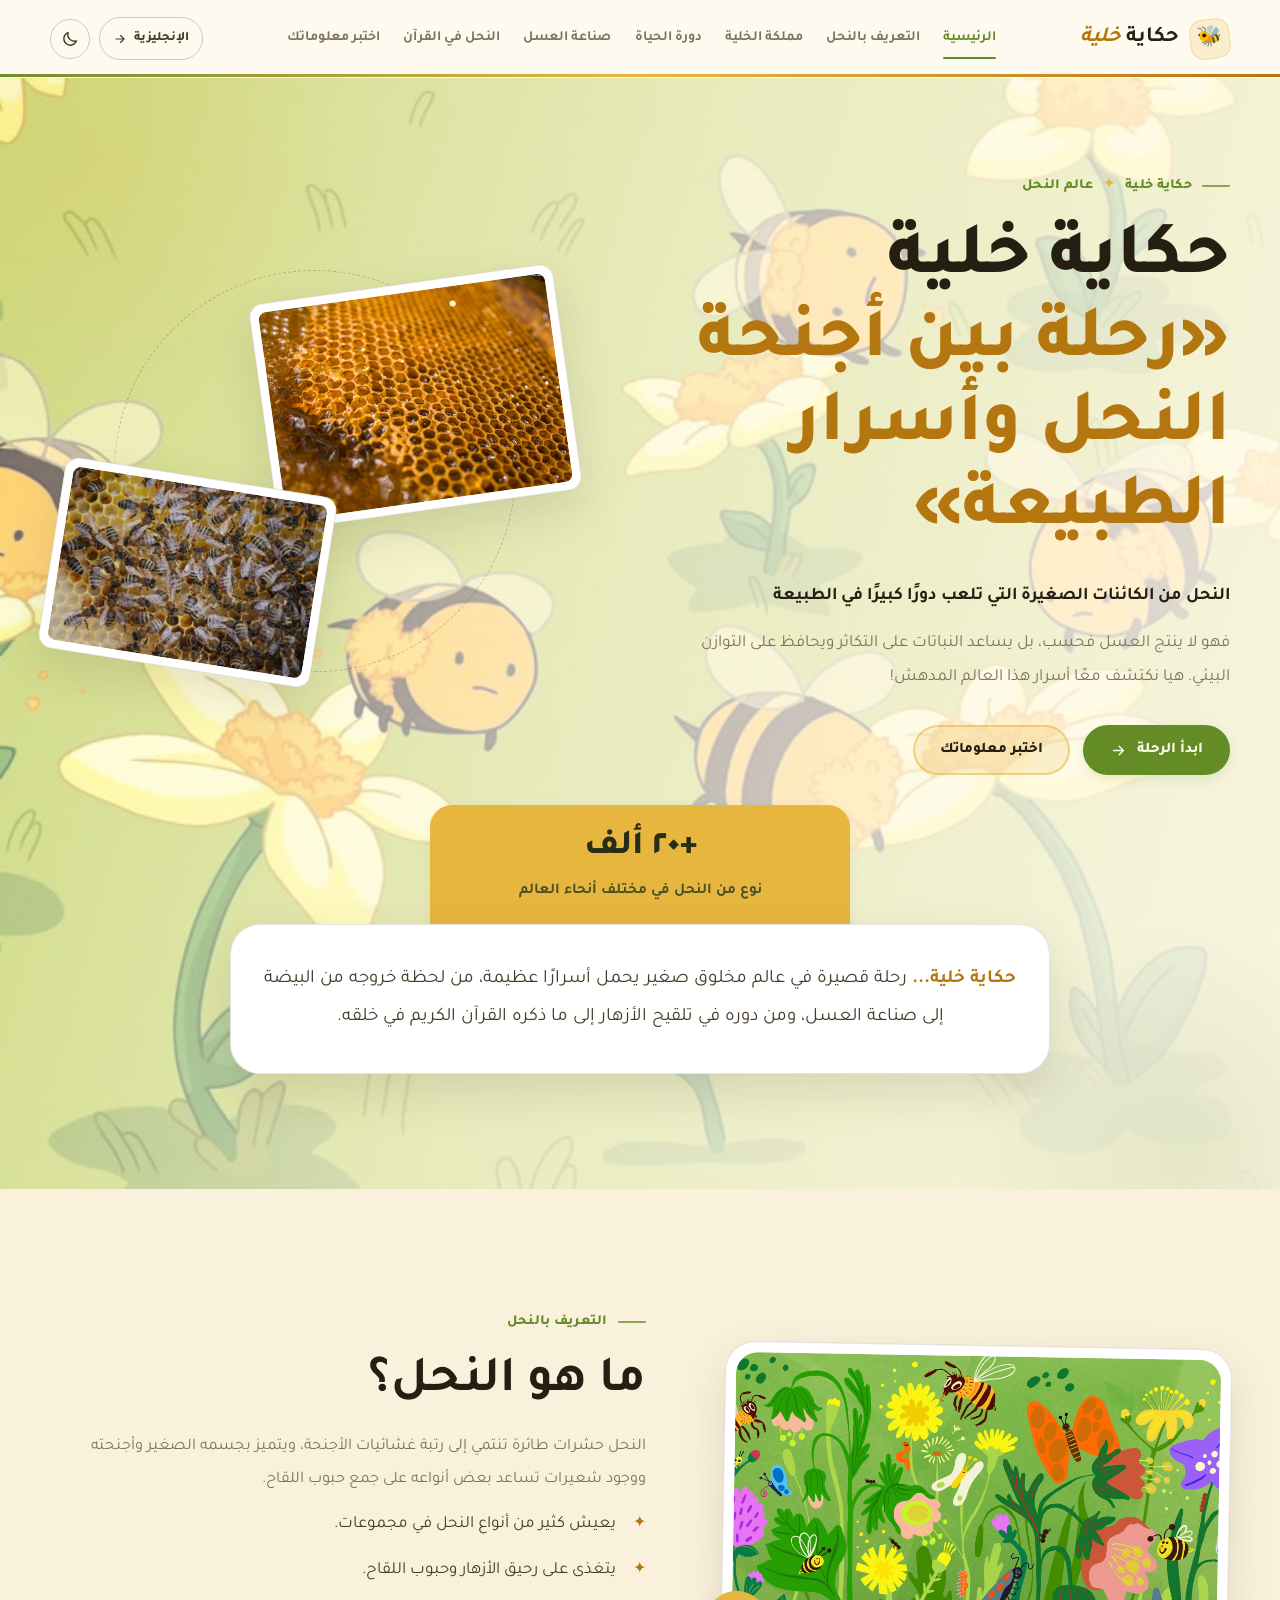
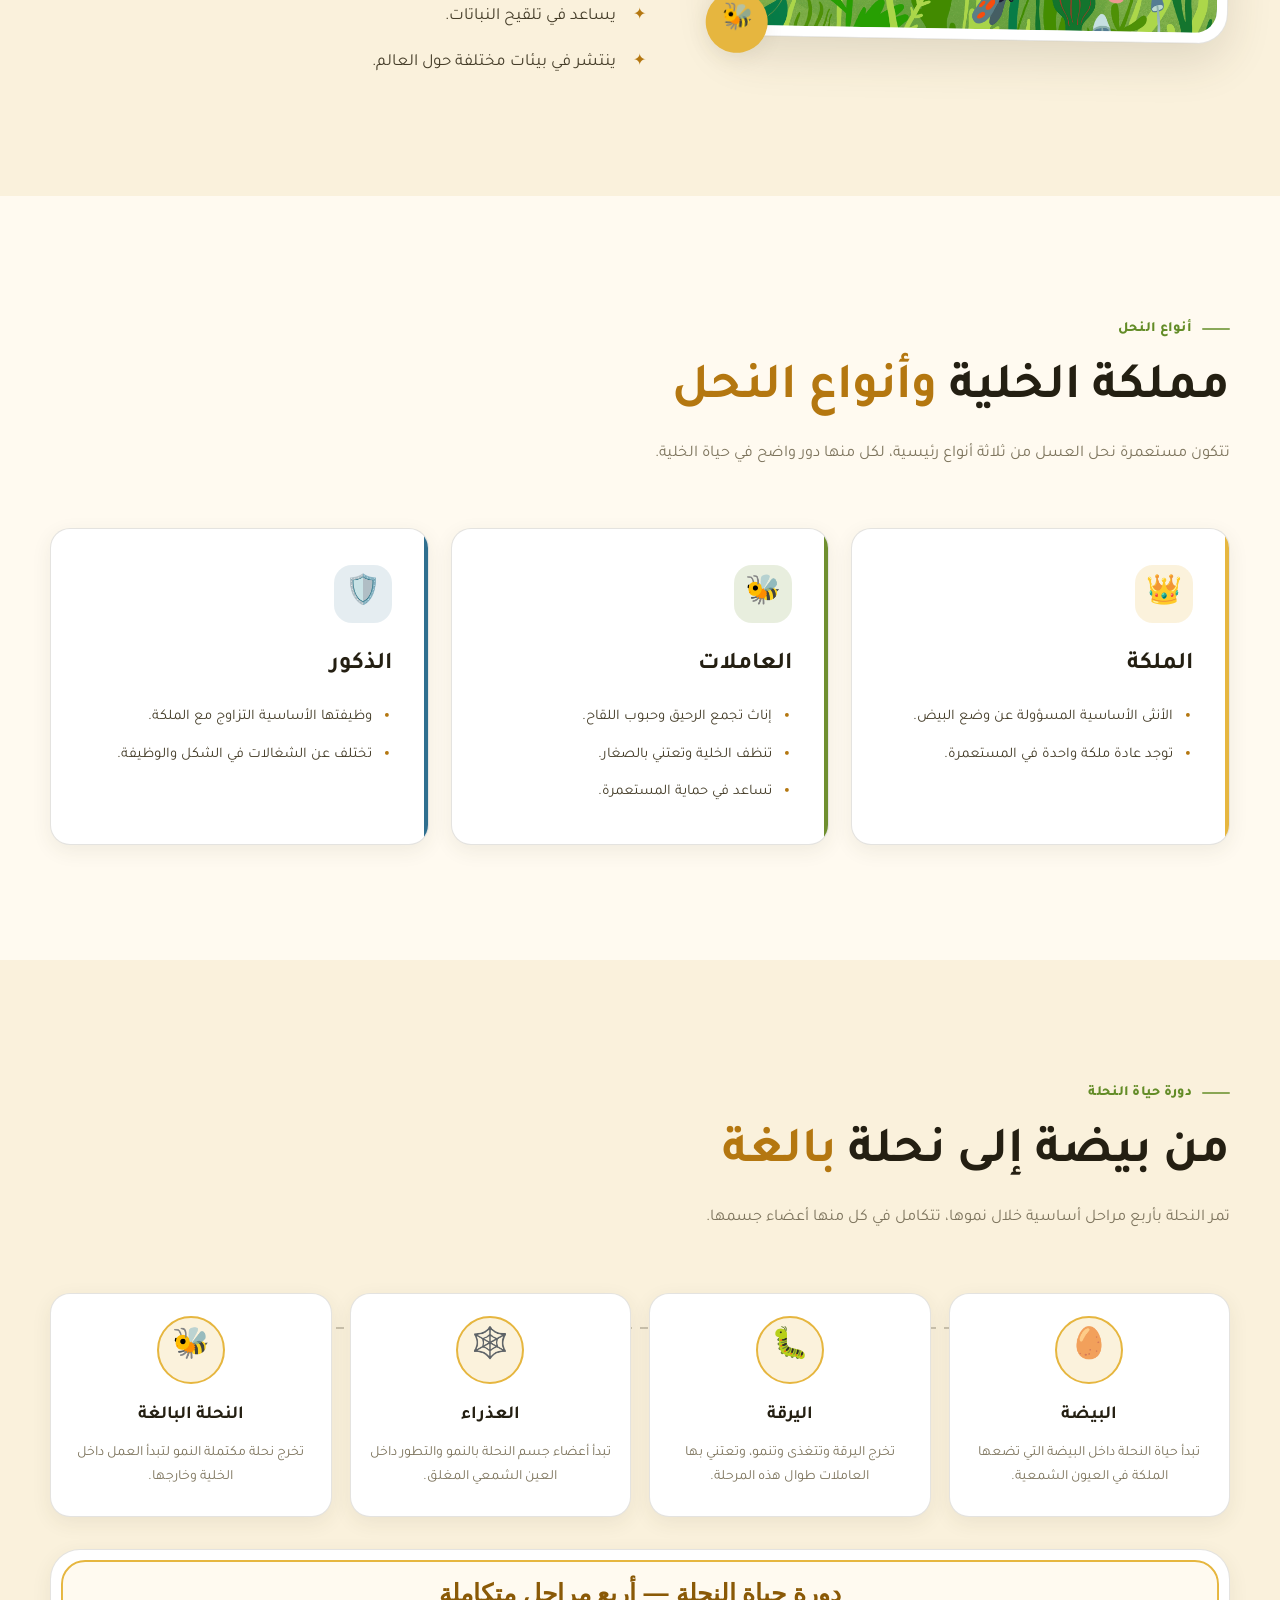
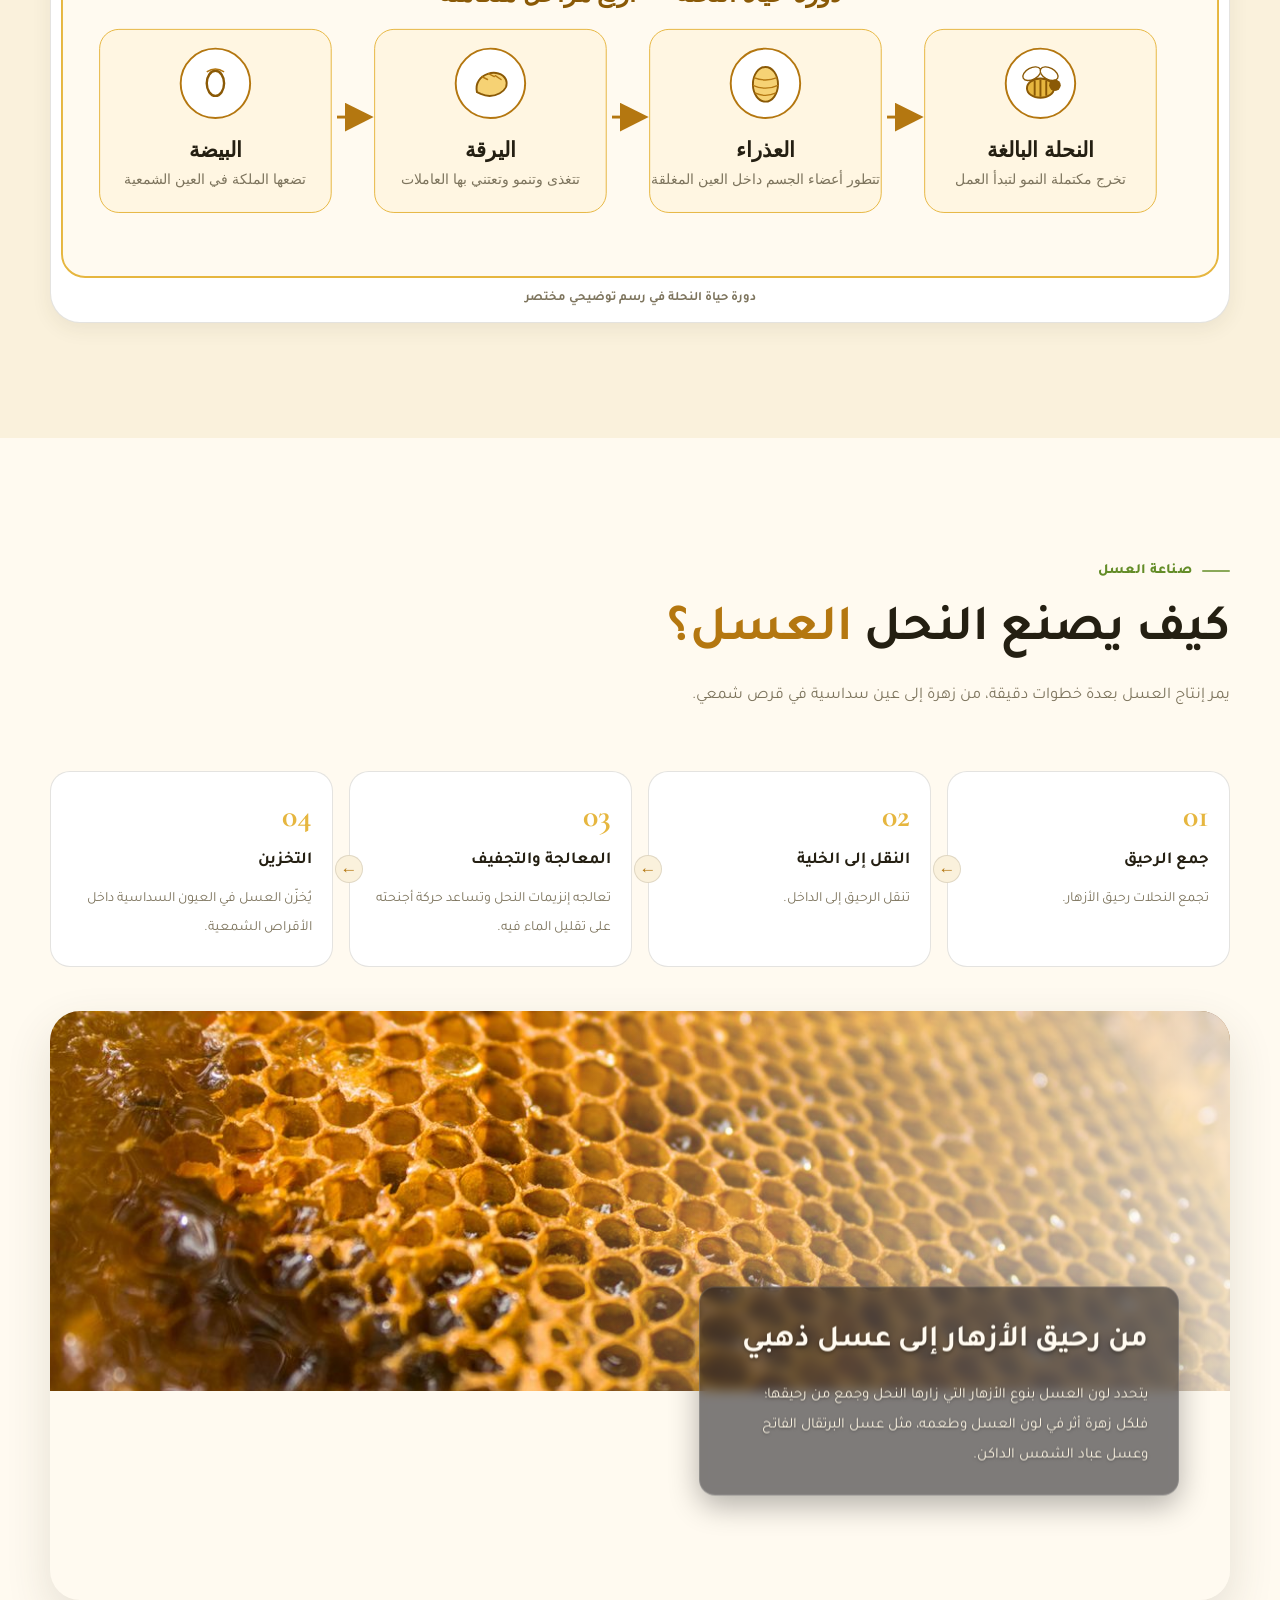
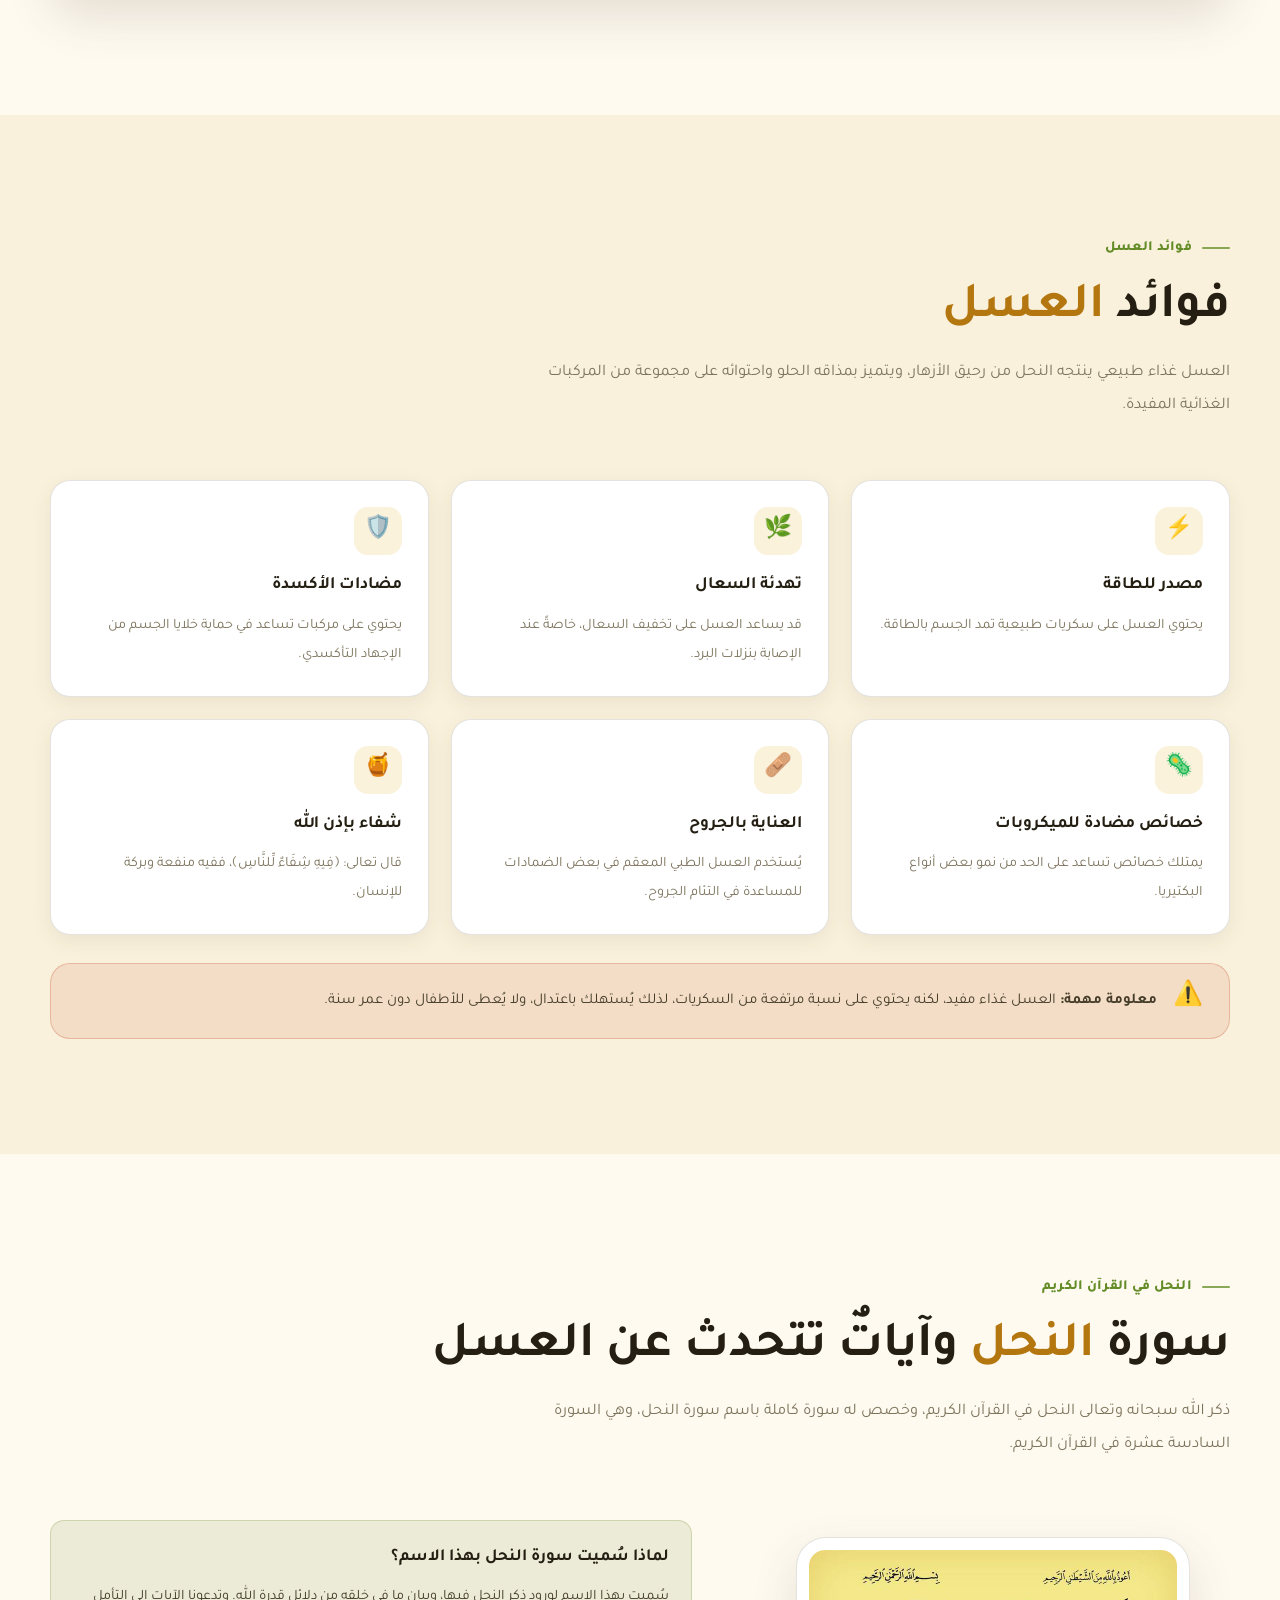
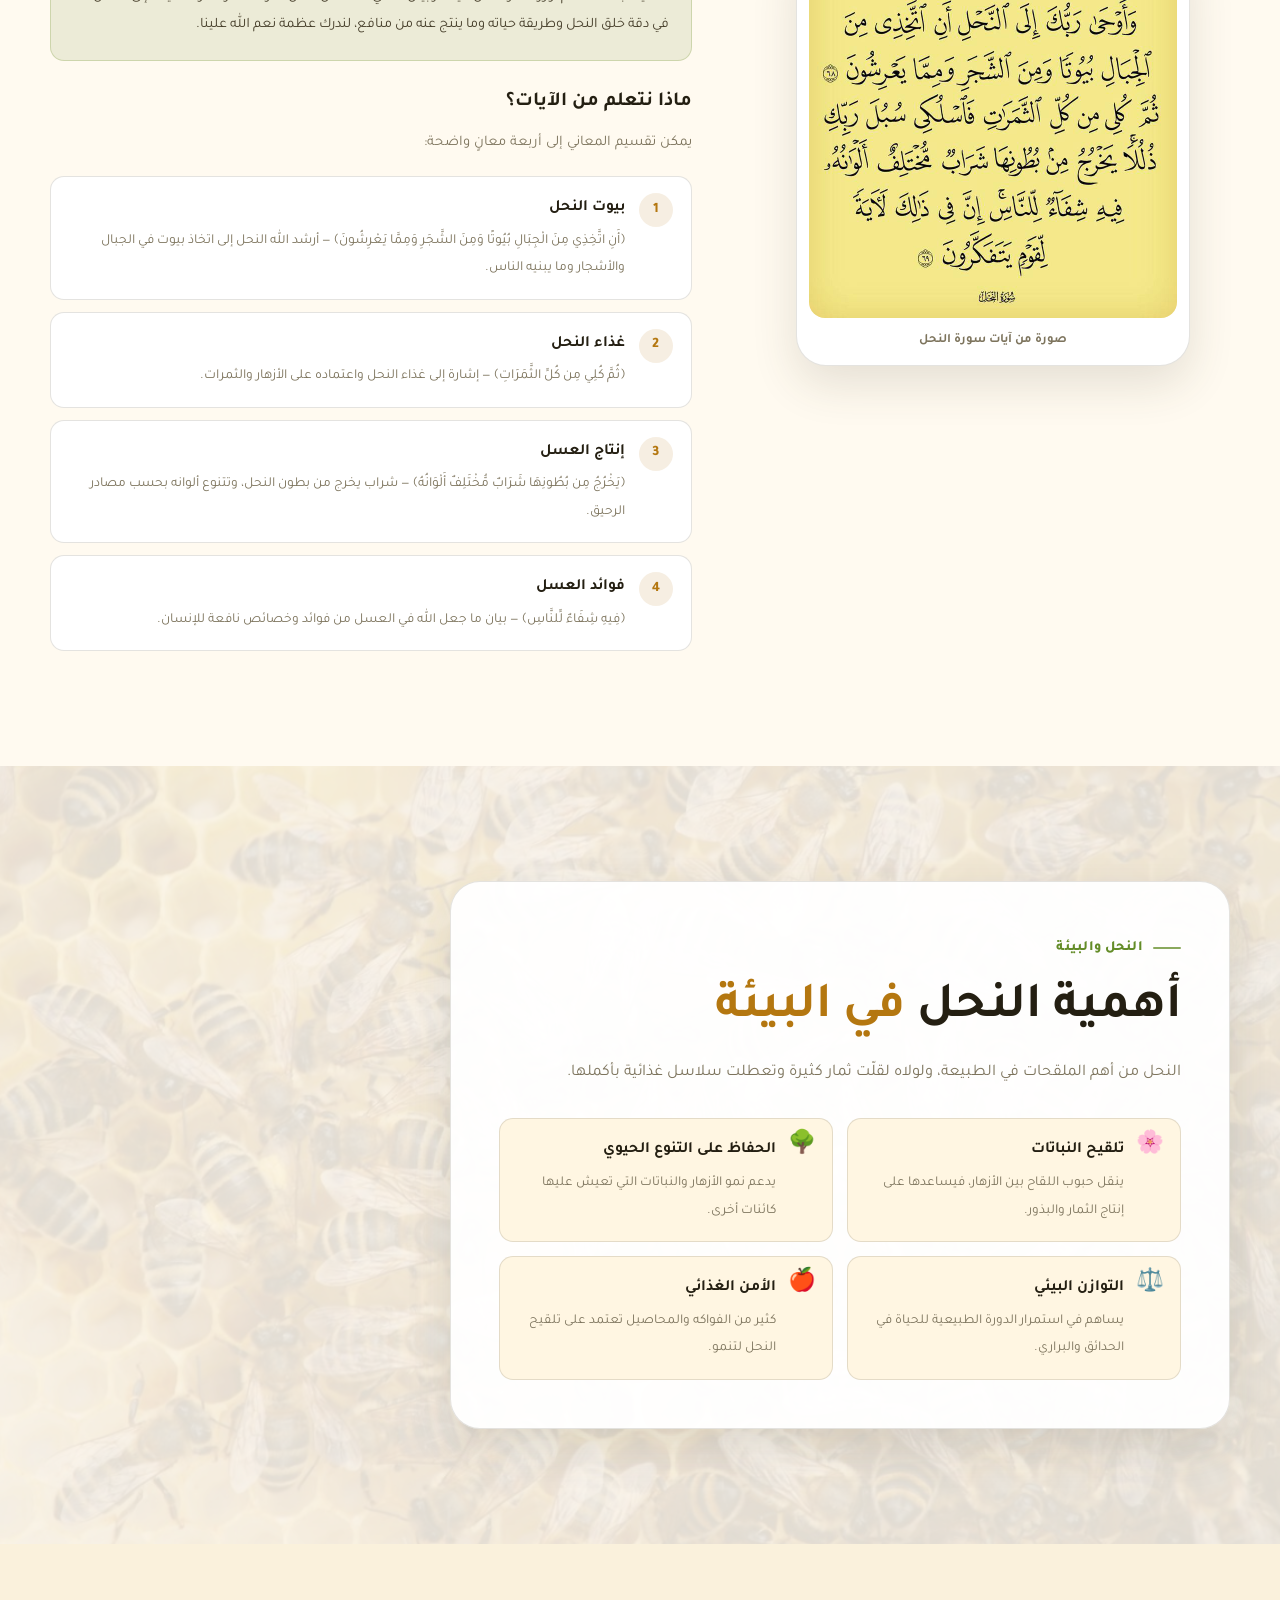
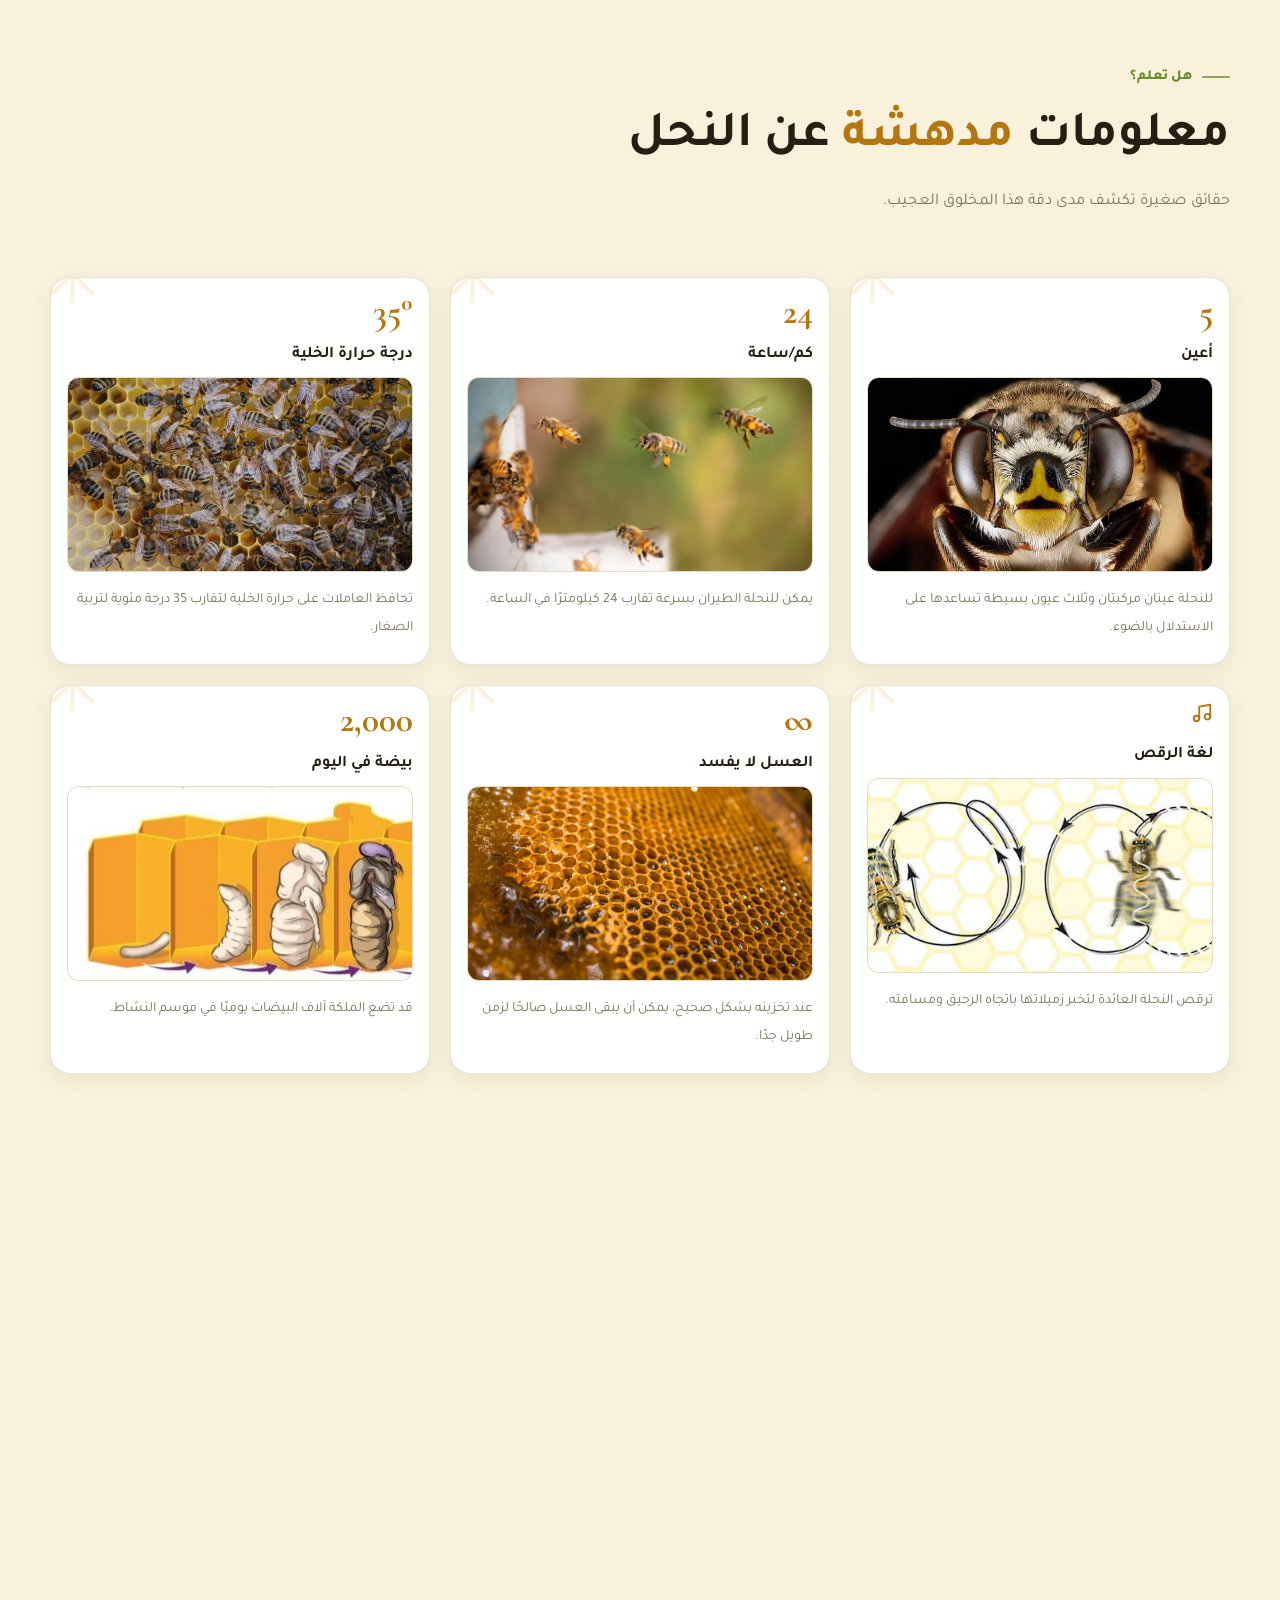
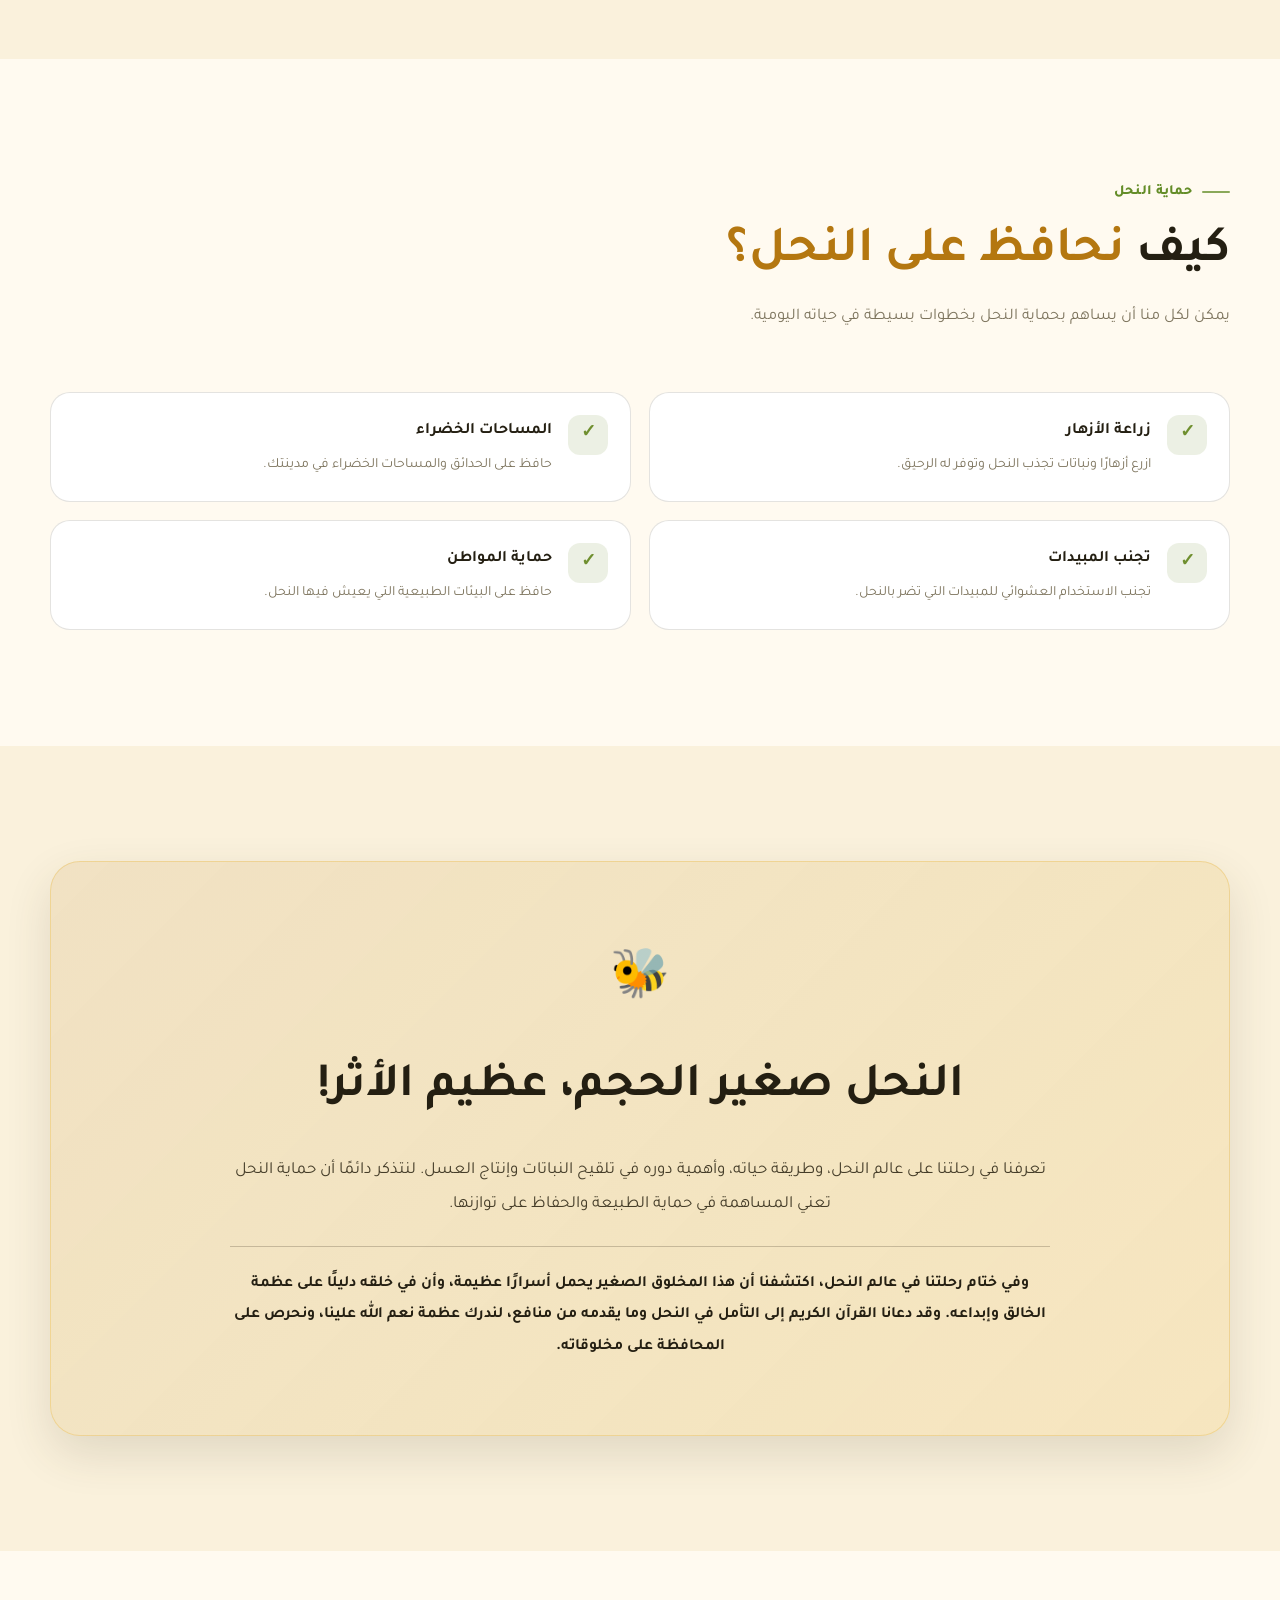
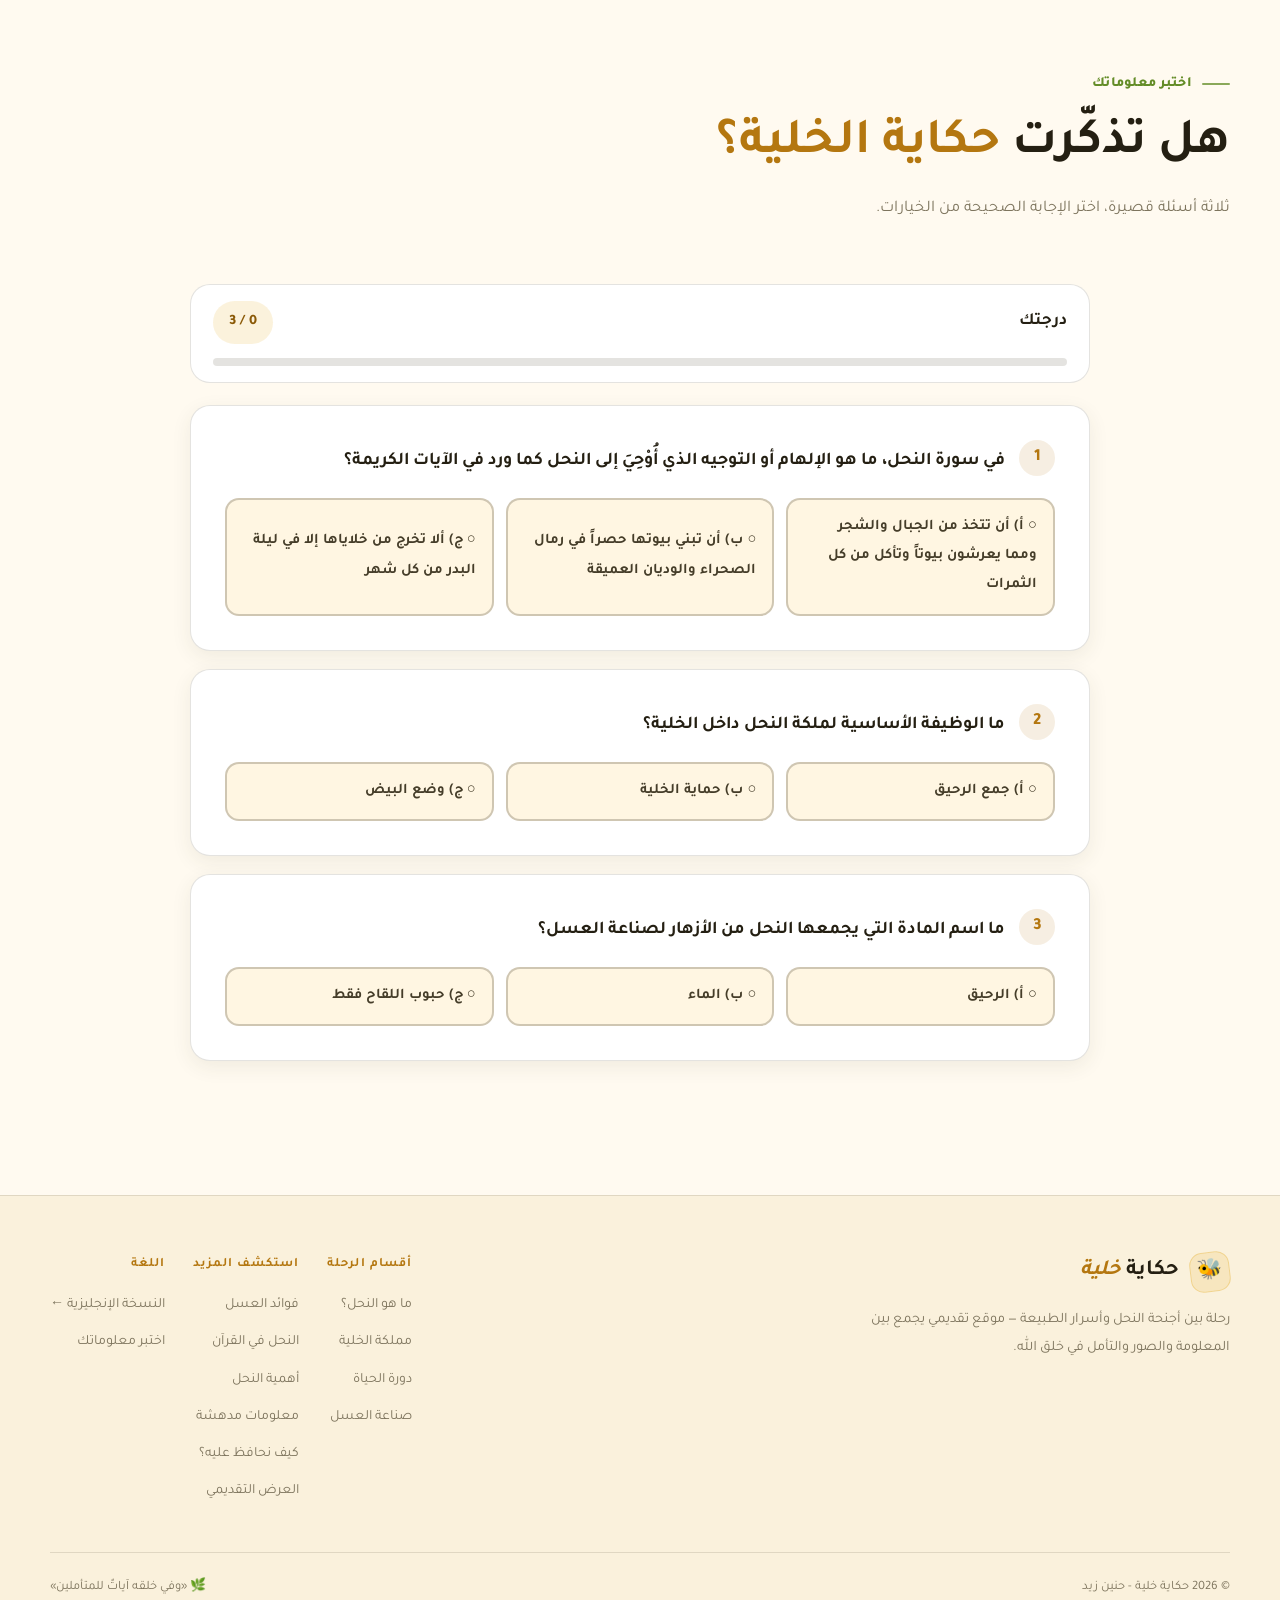
==== commit 44ce9cfa: "Add presentation" ====
--- a/index.html
+++ b/index.html
@@ -7,7 +7,7 @@
   <meta name="theme-color" content="#fffaf0">
   <meta property="image" content="assets/img/logo.jpg">
   <meta property="og:image" content="assets/img/logo.jpg">
-  <title>حكاية خلية | رحلة بين أجنحة النحل وأسرار الطبيعة</title>
+  <title>حكاية خلية | حنين زيد</title>
 
   <link rel="preconnect" href="https://fonts.googleapis.com">
   <link rel="preconnect" href="https://fonts.gstatic.com" crossorigin>
@@ -553,6 +553,7 @@
             <a href="#environment">أهمية النحل</a>
             <a href="#facts">معلومات مدهشة</a>
             <a href="#protect">كيف نحافظ عليه؟</a>
+            <a href="presentation.html">العرض التقديمي</a>
           </div>
           <div class="footer-col">
             <h4>اللغة</h4>
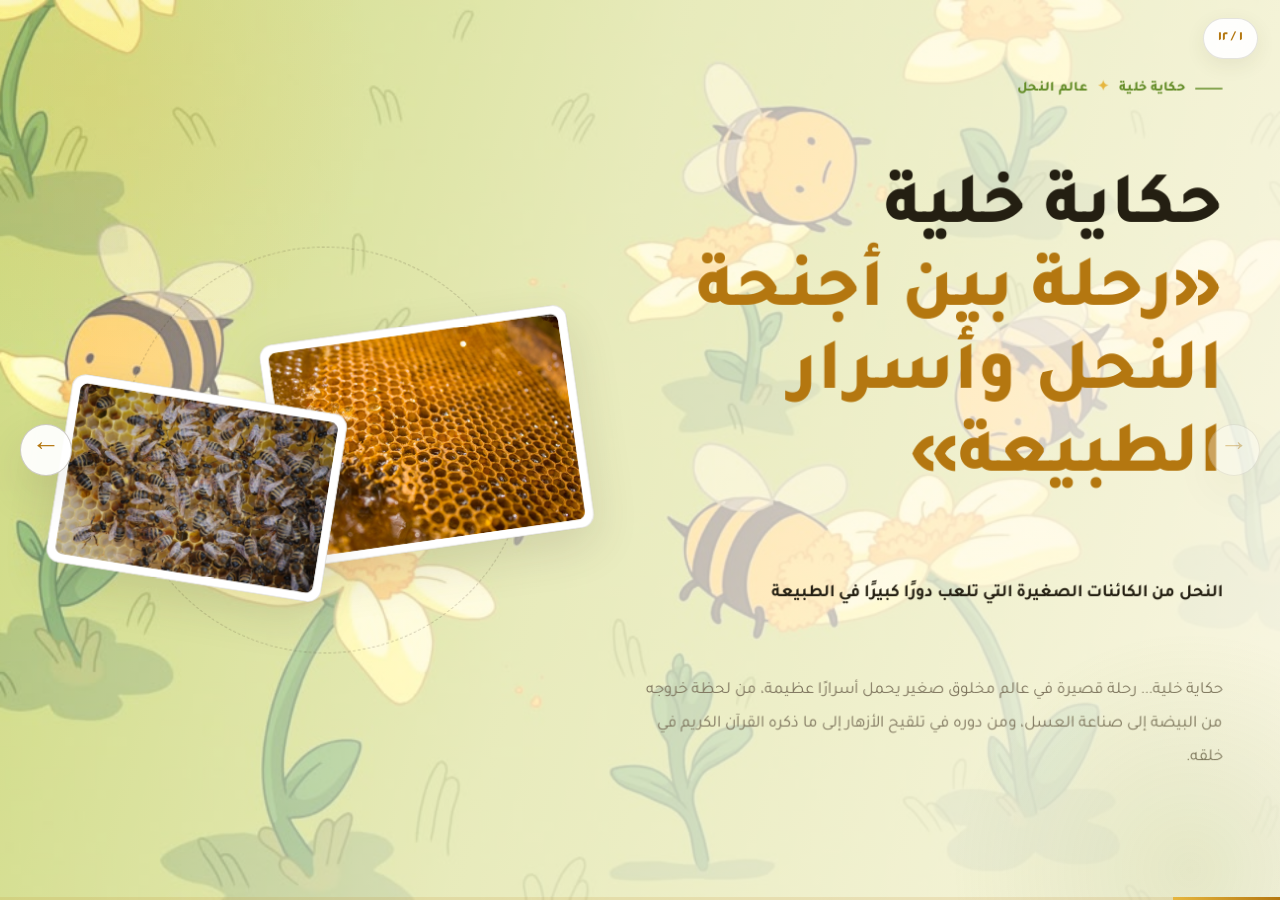
==== commit 075a87dc: "Make presentation the homepage" ====
--- a/index.html
+++ b/index.html
@@ -7,11 +7,13 @@
   <meta name="theme-color" content="#fffaf0">
   <meta property="image" content="assets/img/logo.jpg">
   <meta property="og:image" content="assets/img/logo.jpg">
-  <title>حكاية خلية | حنين زيد</title>
+  <title>حكاية خلية | العرض التقديمي</title>
 
   <link rel="preconnect" href="https://fonts.googleapis.com">
   <link rel="preconnect" href="https://fonts.gstatic.com" crossorigin>
   <link href="https://fonts.googleapis.com/css2?family=Amiri:wght@400;700&family=Cormorant+Garamond:ital,wght@0,600;0,700;1,600&family=Inter:wght@400;500;600;700;800&family=Tajawal:wght@400;500;700;800&display=swap" rel="stylesheet">
+
+  <!-- نفس تنسيقات الموقع بالضبط -->
   <link rel="stylesheet" href="assets/css/style.css">
   <link rel="icon" type="image/png" href="assets/img/logo.jpg">
 
@@ -26,554 +28,769 @@
       }
     })();
   </script>
+
+  <style>
+    html, body { height: 100%; }
+    body { overflow: hidden; }
+
+    .deck {
+      position: relative;
+      width: 100vw;
+      height: 100vh;
+      height: 100dvh;
+      overflow: hidden;
+    }
+
+    .deck .slide {
+      position: absolute;
+      inset: 0;
+      display: flex;
+      align-items: center;
+      justify-content: center;
+      width: 100%;
+      height: 100%;
+      margin: 0;
+      padding: 0 !important;
+      overflow: hidden;
+      opacity: 0;
+      visibility: hidden;
+      pointer-events: none;
+      transition: opacity 200ms ease, visibility 0s linear 200ms;
+    }
+    .deck .slide.is-active {
+      opacity: 1;
+      visibility: visible;
+      pointer-events: auto;
+      transition: opacity 200ms ease, visibility 0s;
+    }
+
+    /* المحتوى الأصلي كما هو، يُصغّر فقط ليناسب ارتفاع الشاشة */
+    .slide-scale {
+      width: 100%;
+      transform-origin: center center;
+      will-change: transform;
+    }
+    .deck .reveal { opacity: 1; transform: none; }
+
+    /* ---------- أدوات التنقل (بنفس ألوان الموقع) ---------- */
+    .slide-counter {
+      position: fixed;
+      z-index: 30;
+      top: 18px;
+      inset-inline-start: 22px;
+      padding: 6px 14px;
+      border-radius: 999px;
+      border: 1px solid var(--line);
+      background: color-mix(in srgb, var(--surface) 92%, transparent);
+      backdrop-filter: blur(10px);
+      -webkit-backdrop-filter: blur(10px);
+      box-shadow: var(--shadow-sm);
+      font-size: 0.85rem;
+      font-weight: 800;
+      color: var(--accent);
+    }
+    .nav-btn {
+      position: fixed;
+      z-index: 30;
+      top: 50%;
+      transform: translateY(-50%);
+      width: 52px;
+      height: 52px;
+      display: grid;
+      place-items: center;
+      border-radius: 50%;
+      border: 1px solid var(--line-strong);
+      background: color-mix(in srgb, var(--surface) 94%, transparent);
+      color: var(--accent);
+      box-shadow: var(--shadow-md);
+      font-family: var(--font-ar);
+      font-size: 1.8rem;
+      line-height: 1;
+      cursor: pointer;
+      transition: transform 200ms ease, background 200ms ease, color 200ms ease;
+    }
+    .nav-btn:hover:not(:disabled) {
+      background: var(--gold-soft);
+      color: var(--accent-strong);
+      transform: translateY(-50%) scale(1.07);
+    }
+    .nav-btn:disabled { opacity: 0.35; cursor: default; }
+    .nav-btn--prev { inset-inline-start: 20px; }
+    .nav-btn--next { inset-inline-end: 20px; }
+
+    .progress {
+      position: fixed;
+      z-index: 30;
+      inset-inline: 0;
+      bottom: 0;
+      height: 3px;
+      background: color-mix(in srgb, var(--accent) 14%, transparent);
+    }
+    .progress__fill {
+      position: absolute;
+      inset-inline-start: 0;
+      top: 0;
+      bottom: 0;
+      width: 0;
+      background: linear-gradient(90deg, var(--gold), var(--accent));
+      transition: width 200ms ease;
+    }
+
+    @media (max-width: 620px) {
+      .slide-counter { top: 12px; inset-inline-start: 14px; font-size: 0.76rem; padding: 5px 10px; }
+      .nav-btn {
+        top: auto;
+        bottom: 14px;
+        transform: none;
+        width: 46px;
+        height: 46px;
+        font-size: 1.5rem;
+      }
+      .nav-btn:hover:not(:disabled) { transform: scale(1.07); }
+      .nav-btn--prev { inset-inline-start: 14px; }
+      .nav-btn--next { inset-inline-end: 14px; }
+    }
+
+    /* الشريحة ١: النص على اليمين والصورتان على اليسار بالشكل والأحجام الأصلية */
+    .deck #hero .hero-grid { grid-template-columns: minmax(0, 1fr); }
+    .deck #hero .hero-copy {
+      display: grid;
+      grid-template-columns: minmax(0, 1.04fr) minmax(0, 0.96fr);
+      gap: clamp(20px, 4vw, 60px);
+      align-items: center;
+    }
+    .deck #hero .hero-copy > :not(.hero-art) { grid-column: 1; }
+    .deck #hero .hero-copy > .hero-art {
+      grid-column: 2;
+      grid-row: 1 / span 5;
+      align-self: center;
+      min-height: 320px;
+      max-width: none;
+      margin-inline: 0;
+    }
+
+    /* الشريحة ٩: الصور خلفية للبطاقات مع الحفاظ على نفس الأبعاد */
+    .deck #facts .fact-card .fact-media { height: 96px; aspect-ratio: auto; }
+    .deck #facts .fact-card {
+      color: #fff;
+      background-color: var(--surface);
+      background-size: cover, cover;
+      background-position: center, center;
+      background-repeat: no-repeat;
+    }
+    .deck #facts .fact-card:nth-child(1) { background-image: linear-gradient(180deg, rgba(12,10,16,.30), rgba(12,10,16,.68) 58%, rgba(12,10,16,.92)), url('assets/img/bee-eyes.jpe'); }
+    .deck #facts .fact-card:nth-child(2) { background-image: linear-gradient(180deg, rgba(12,10,16,.30), rgba(12,10,16,.68) 58%, rgba(12,10,16,.92)), url('assets/img/bee-fly.webp'); }
+    .deck #facts .fact-card:nth-child(3) { background-image: linear-gradient(180deg, rgba(12,10,16,.30), rgba(12,10,16,.68) 58%, rgba(12,10,16,.92)), url('assets/img/bees.jpg'); }
+    .deck #facts .fact-card:nth-child(4) { background-image: linear-gradient(180deg, rgba(12,10,16,.30), rgba(12,10,16,.68) 58%, rgba(12,10,16,.92)), url('assets/img/dance.jpg'); }
+    .deck #facts .fact-card:nth-child(5) { background-image: linear-gradient(180deg, rgba(12,10,16,.30), rgba(12,10,16,.68) 58%, rgba(12,10,16,.92)), url('assets/img/honey-flow.jpg'); }
+    .deck #facts .fact-card:nth-child(6) { background-image: linear-gradient(180deg, rgba(12,10,16,.30), rgba(12,10,16,.68) 58%, rgba(12,10,16,.92)), url('assets/img/Bee-eggs.jpg'); background-position: center, left center; }
+    .deck #facts .fact-card::after { color: rgba(255, 211, 106, .32); }
+    .deck #facts .fact-card .fact-media {
+      background: transparent;
+      border-color: transparent;
+    }
+    .deck #facts .fact-card .fact-media img { opacity: 0; }
+    .deck #facts .fact-number {
+      color: #ffd36a;
+      text-shadow: 0 2px 12px rgba(0, 0, 0, .8);
+    }
+    .deck #facts .fact-card--video > svg {
+      filter: drop-shadow(0 2px 8px rgba(0, 0, 0, .8));
+    }
+    .deck #facts .fact-card h3 {
+      color: #fff;
+      font-weight: 800;
+      text-shadow: 0 2px 10px rgba(0, 0, 0, .85);
+    }
+    .deck #facts .fact-card p {
+      color: rgba(255, 255, 255, .94);
+      font-size: 1rem;
+      line-height: 1.76;
+      text-shadow: 0 1px 8px rgba(0, 0, 0, .85);
+    }
+
+    /* الشريحة ١١: تصغير البنر والنص قليلًا */
+    .deck #conclusion .conclusion { padding: 40px; }
+    .deck #conclusion .bee-lg { font-size: 2.6rem; margin-bottom: 8px; }
+    .deck #conclusion h2 { font-size: clamp(1.7rem, 3.6vw, 2.7rem); margin-bottom: 14px; }
+    .deck #conclusion p { font-size: 1rem; }
+    .deck #conclusion .closing-quote { margin-top: 20px; padding-top: 18px; font-size: .94rem; }
+
+    /* ---------- الطباعة: كل شريحة صفحة مستقلة ---------- */
+    @page { size: A4 landscape; margin: 0; }
+    @media print {
+      html, body { height: auto; overflow: visible; background: #fff; }
+      .deck { position: static; width: auto; height: auto; overflow: visible; }
+      .deck .slide {
+        position: relative;
+        inset: auto;
+        width: 297mm;
+        height: 210mm;
+        break-after: page;
+        page-break-after: always;
+        opacity: 1 !important;
+        visibility: visible !important;
+        pointer-events: auto !important;
+      }
+      .deck .slide:last-child { break-after: auto; page-break-after: auto; }
+      .slide-scale { width: 100%; }
+      .slide-counter, .nav-btn, .progress { display: none !important; }
+      * { -webkit-print-color-adjust: exact; print-color-adjust: exact; }
+    }
+  </style>
 </head>
 <body>
 
-  <!-- ============ Header ============ -->
-  <header class="site-header">
-    <div class="container header-inner">
-      <a class="brand" href="#hero" aria-label="حكاية خلية — الصفحة الرئيسية">
-        <span class="brand-mark" aria-hidden="true">🐝</span>
-        <span class="brand-name">حكاية <em>خلية</em></span>
-      </a>
-
-      <nav class="nav" id="primary-nav" aria-label="القائمة الرئيسية">
-        <a href="#hero">الرئيسية</a>
-        <a href="#about">التعريف بالنحل</a>
-        <a href="#colony">مملكة الخلية</a>
-        <a href="#lifecycle">دورة الحياة</a>
-        <a href="#honey">صناعة العسل</a>
-        <a href="#quran">النحل في القرآن</a>
-        <a href="#quiz">اختبر معلوماتك</a>
-      </nav>
-
-      <div class="header-actions">
-        <a class="lang-switch" href="en.html" hreflang="en" aria-label="التبديل إلى النسخة الإنجليزية">
-          الإنجليزية
-          <svg viewBox="0 0 24 24" fill="none" stroke="currentColor" stroke-width="2" stroke-linecap="round" stroke-linejoin="round" aria-hidden="true">
-            <path d="M5 12h14M13 6l6 6-6 6"/>
-          </svg>
-        </a>
-        <button class="icon-btn" id="theme-toggle" type="button"
-                aria-label="تفعيل الوضع الليلي" aria-pressed="false"
-                data-label-light="تفعيل الوضع النهاري" data-label-dark="تفعيل الوضع الليلي">
-          <svg class="icon-moon" viewBox="0 0 24 24" fill="none" stroke="currentColor" stroke-width="1.8" stroke-linecap="round" stroke-linejoin="round" aria-hidden="true">
-            <path d="M20.5 14.4A8.6 8.6 0 0 1 9.6 3.5a8.6 8.6 0 1 0 10.9 10.9Z"/>
-          </svg>
-          <svg class="icon-sun" viewBox="0 0 24 24" fill="none" stroke="currentColor" stroke-width="1.8" stroke-linecap="round" stroke-linejoin="round" aria-hidden="true">
-            <circle cx="12" cy="12" r="4"/><path d="M12 2v2M12 20v2M4.9 4.9l1.4 1.4M17.7 17.7l1.4-1.4M2 12h2M20 12h2M4.9 19.1l1.4-1.4M17.7 6.3l1.4-1.4"/>
-          </svg>
-        </button>
-        <button class="icon-btn menu-toggle" id="menu-toggle" type="button" aria-label="فتح القائمة" aria-expanded="false" aria-controls="primary-nav">
-          <svg viewBox="0 0 24 24" fill="none" stroke="currentColor" stroke-width="1.9" stroke-linecap="round" aria-hidden="true">
-            <path d="M4 7h16M4 12h16M4 17h16"/>
-          </svg>
-        </button>
-      </div>
-    </div>
-  </header>
-
-  <main>
+  <main class="deck" id="deck" aria-label="عرض حكاية خلية">
+
     <!-- ============ 1. Hero ============ -->
-    <section class="hero" id="hero">
-      <div class="container hero-grid">
-        <div class="hero-copy reveal">
-          <span class="eyebrow">حكاية خلية <span class="bee-dot">✦</span> عالم النحل</span>
-
-          <h1 class="hero-title">
-            حكاية خلية
-            <span class="accent-text">«رحلة بين أجنحة النحل وأسرار الطبيعة»</span>
-          </h1>
-
-          <p class="hero-lead">النحل من الكائنات الصغيرة التي تلعب دورًا كبيرًا في الطبيعة</p>
-          <p>فهو لا ينتج العسل فحسب، بل يساعد النباتات على التكاثر ويحافظ على التوازن البيئي. هيا نكتشف معًا أسرار هذا العالم المدهش!</p>
-
-          <div class="hero-actions">
-            <a class="btn btn--primary" href="#about">
-              ابدأ الرحلة
-              <svg viewBox="0 0 24 24" fill="none" stroke="currentColor" stroke-width="2" stroke-linecap="round" stroke-linejoin="round" aria-hidden="true"><path d="M5 12h14M13 6l6 6-6 6"/></svg>
-            </a>
-            <a class="btn btn--ghost" href="#quiz">اختبر معلوماتك</a>
-          </div>
-        </div>
-
-        <div class="hero-art reveal" aria-label="صور من عالم النحل وأقراص العسل">
-          <div class="hero-float hero-float--one">
-            <img src="assets/img/honey-flow.jpg" alt="خلية نحل وأقراص العسل" loading="lazy">
-          </div>
-          <div class="hero-float hero-float--two">
-            <img src="assets/img/bees.jpg" alt="نحل على أطراف خلية" loading="lazy">
-          </div>
-        </div>
-      </div>
-
-      <div class="container">
-        <div class="stacked-intro reveal">
-          <div class="stats-tab">
-            <strong>+٢٠ ألف</strong>
-            <span>نوع من النحل في مختلف أنحاء العالم</span>
-          </div>
-          <div class="intro-banner">
-            <p><strong>حكاية خلية...</strong> رحلة قصيرة في عالم مخلوق صغير يحمل أسرارًا عظيمة، من لحظة خروجه من البيضة إلى صناعة العسل، ومن دوره في تلقيح الأزهار إلى ما ذكره القرآن الكريم في خلقه.</p>
-          </div>
-        </div>
-      </div>
-    </section>
+     <section class="slide hero is-active" id="hero" aria-label="الشريحة الأولى: حكاية خلية">
+      <div class="slide-scale">
+        <div class="container hero-grid">
+          <div class="hero-copy reveal">
+            <span class="eyebrow">حكاية خلية <span class="bee-dot">✦</span> عالم النحل</span>
+            <h1 class="hero-title">
+              حكاية خلية
+              <span class="accent-text">«رحلة بين أجنحة النحل وأسرار الطبيعة»</span>
+            </h1>
+            <p class="hero-lead">النحل من الكائنات الصغيرة التي تلعب دورًا كبيرًا في الطبيعة</p>
+            <p>حكاية خلية... رحلة قصيرة في عالم مخلوق صغير يحمل أسرارًا عظيمة، من لحظة خروجه من البيضة إلى صناعة العسل، ومن دوره في تلقيح الأزهار إلى ما ذكره القرآن الكريم في خلقه.</p>
+            <div class="hero-art reveal" aria-label="صور من عالم النحل وأقراص العسل">
+              <div class="hero-float hero-float--one">
+                  <img src="assets/img/honey-flow.jpg" alt="خلية نحل وأقراص العسل" loading="lazy">
+                </div>
+                <div class="hero-float hero-float--two">
+                  <img src="assets/img/bees.jpg" alt="نحل على أطراف خلية" loading="lazy">
+                </div>
+            </div>
+          </div>
+        </div>
+      </section>
 
     <!-- ============ 2. What are bees? ============ -->
-    <section class="section section--tint" id="about">
-      <div class="container split">
-        <div class="split-visual reveal">
-          <div class="image-card image-card--wide">
-            <img src="assets/img/bee-hero.jpg" alt="نحلة بين الأزهار تجمع حبوب اللقاح" loading="lazy" width="3840" height="2263">
-          </div>
-        </div>
-        <div class="split-copy reveal">
-          <span class="eyebrow">التعريف بالنحل</span>
-          <h2 class="section-title">ما هو النحل؟</h2>
-          <p class="section-lead">النحل حشرات طائرة تنتمي إلى رتبة غشائيات الأجنحة، ويتميز بجسمه الصغير وأجنحته ووجود شعيرات تساعد بعض أنواعه على جمع حبوب اللقاح.</p>
-          <ul class="check-list">
-            <li>يعيش كثير من أنواع النحل في مجموعات.</li>
-            <li>يتغذى على رحيق الأزهار وحبوب اللقاح.</li>
-            <li>يساعد في تلقيح النباتات.</li>
-            <li>ينتشر في بيئات مختلفة حول العالم.</li>
-          </ul>
+    <section class="slide section section--tint" id="about" aria-label="الشريحة الثانية: ما هو النحل">
+      <div class="slide-scale">
+        <div class="container split">
+          <div class="split-visual reveal">
+            <div class="image-card image-card--wide">
+              <img src="assets/img/bee-hero.jpg" alt="نحلة بين الأزهار تجمع حبوب اللقاح" loading="lazy" width="3840" height="2263">
+            </div>
+          </div>
+          <div class="split-copy reveal">
+            <span class="eyebrow">التعريف بالنحل</span>
+            <h2 class="section-title">ما هو النحل؟</h2>
+            <p class="section-lead">النحل حشرات طائرة تنتمي إلى رتبة غشائيات الأجنحة، ويتميز بجسمه الصغير وأجنحته ووجود شعيرات تساعد بعض أنواعه على جمع حبوب اللقاح.</p>
+            <ul class="check-list">
+              <li>يعيش كثير من أنواع النحل في مجموعات.</li>
+              <li>يتغذى على رحيق الأزهار وحبوب اللقاح.</li>
+              <li>يساعد في تلقيح النباتات.</li>
+              <li>ينتشر في بيئات مختلفة حول العالم.</li>
+            </ul>
+          </div>
         </div>
       </div>
     </section>
 
     <!-- ============ 3. Colony ============ -->
-    <section class="section" id="colony">
-      <div class="container">
-        <div class="section-head reveal">
-          <span class="eyebrow">أنواع النحل</span>
-          <h2 class="section-title">مملكة الخلية <span class="accent-text">وأنواع النحل</span></h2>
-          <p class="section-lead">تتكون مستعمرة نحل العسل من ثلاثة أنواع رئيسية، لكل منها دور واضح في حياة الخلية.</p>
-        </div>
-
-        <div class="card-grid card-grid--3">
-          <article class="role-card role-card--queen reveal">
-            <div class="role-icon" aria-hidden="true">👑</div>
-            <h3>الملكة</h3>
-            <ul>
-              <li>الأنثى الأساسية المسؤولة عن وضع البيض.</li>
-              <li>توجد عادة ملكة واحدة في المستعمرة.</li>
-            </ul>
-          </article>
-
-          <article class="role-card role-card--worker reveal">
-            <div class="role-icon" aria-hidden="true">🐝</div>
-            <h3>العاملات</h3>
-            <ul>
-              <li>إناث تجمع الرحيق وحبوب اللقاح.</li>
-              <li>تنظف الخلية وتعتني بالصغار.</li>
-              <li>تساعد في حماية المستعمرة.</li>
-            </ul>
-          </article>
-
-          <article class="role-card role-card--drone reveal">
-            <div class="role-icon" aria-hidden="true">🛡️</div>
-            <h3>الذكور</h3>
-            <ul>
-              <li>وظيفتها الأساسية التزاوج مع الملكة.</li>
-              <li>تختلف عن الشغالات في الشكل والوظيفة.</li>
-            </ul>
-          </article>
+    <section class="slide section" id="colony" aria-label="الشريحة الثالثة: مملكة الخلية وأنواع النحل">
+      <div class="slide-scale">
+        <div class="container">
+          <div class="section-head reveal">
+            <span class="eyebrow">أنواع النحل</span>
+            <h2 class="section-title">مملكة الخلية <span class="accent-text">وأنواع النحل</span></h2>
+            <p class="section-lead">تتكون مستعمرة نحل العسل من ثلاثة أنواع رئيسية، لكل منها دور واضح في حياة الخلية.</p>
+          </div>
+
+          <div class="card-grid card-grid--3">
+            <article class="role-card role-card--queen reveal">
+              <div class="role-icon" aria-hidden="true">👑</div>
+              <h3>الملكة</h3>
+              <ul>
+                <li>الأنثى الأساسية المسؤولة عن وضع البيض.</li>
+                <li>توجد عادة ملكة واحدة في المستعمرة.</li>
+              </ul>
+            </article>
+
+            <article class="role-card role-card--worker reveal">
+              <div class="role-icon" aria-hidden="true">🐝</div>
+              <h3>العاملات</h3>
+              <ul>
+                <li>إناث تجمع الرحيق وحبوب اللقاح.</li>
+                <li>تنظف الخلية وتعتني بالصغار.</li>
+                <li>تساعد في حماية المستعمرة.</li>
+              </ul>
+            </article>
+
+            <article class="role-card role-card--drone reveal">
+              <div class="role-icon" aria-hidden="true">🛡️</div>
+              <h3>الذكور</h3>
+              <ul>
+                <li>وظيفتها الأساسية التزاوج مع الملكة.</li>
+                <li>تختلف عن الشغالات في الشكل والوظيفة.</li>
+              </ul>
+            </article>
+          </div>
         </div>
       </div>
     </section>
 
     <!-- ============ 4. Life cycle ============ -->
-    <section class="section section--tint" id="lifecycle">
-      <div class="container">
-        <div class="section-head reveal">
-          <span class="eyebrow">دورة حياة النحلة</span>
-          <h2 class="section-title">من بيضة إلى نحلة <span class="accent-text">بالغة</span></h2>
-          <p class="section-lead">تمر النحلة بأربع مراحل أساسية خلال نموها، تتكامل في كل منها أعضاء جسمها.</p>
-        </div>
-
-        <div class="timeline">
-          <article class="step reveal">
-            <div class="step-num" aria-hidden="true">🥚</div>
-            <h3>البيضة</h3>
-            <p>تبدأ حياة النحلة داخل البيضة التي تضعها الملكة في العيون الشمعية.</p>
-          </article>
-          <article class="step reveal">
-            <div class="step-num" aria-hidden="true">🐛</div>
-            <h3>اليرقة</h3>
-            <p>تخرج اليرقة وتتغذى وتنمو، وتعتني بها العاملات طوال هذه المرحلة.</p>
-          </article>
-          <article class="step reveal">
-            <div class="step-num" aria-hidden="true">🕸️</div>
-            <h3>العذراء</h3>
-            <p>تبدأ أعضاء جسم النحلة بالنمو والتطور داخل العين الشمعي المغلق.</p>
-          </article>
-          <article class="step reveal">
-            <div class="step-num" aria-hidden="true">🐝</div>
-            <h3>النحلة البالغة</h3>
-            <p>تخرج نحلة مكتملة النمو لتبدأ العمل داخل الخلية وخارجها.</p>
-          </article>
-        </div>
-
-        <figure class="lifecycle-figure reveal">
-          <img src="assets/img/bee-life-cycle.svg" alt="مخطط يوضح دورة حياة النحلة في أربع مراحل: البيضة، اليرقة، العذراء، النحلة البالغة" loading="lazy" width="1200" height="330">
-          <figcaption>دورة حياة النحلة في رسم توضيحي مختصر</figcaption>
-        </figure>
+    <section class="slide section section--tint" id="lifecycle" aria-label="الشريحة الرابعة: دورة حياة النحلة">
+      <div class="slide-scale">
+        <div class="container">
+          <div class="section-head reveal">
+            <span class="eyebrow">دورة حياة النحلة</span>
+            <h2 class="section-title">من بيضة إلى نحلة <span class="accent-text">بالغة</span></h2>
+            <p class="section-lead">تمر النحلة بأربع مراحل أساسية خلال نموها، تتكامل في كل منها أعضاء جسمها.</p>
+          </div>
+
+          <div class="timeline">
+            <article class="step reveal">
+              <div class="step-num" aria-hidden="true">🥚</div>
+              <h3>البيضة</h3>
+              <p>تبدأ حياة النحلة داخل البيضة التي تضعها الملكة في العيون الشمعية.</p>
+            </article>
+            <article class="step reveal">
+              <div class="step-num" aria-hidden="true">🐛</div>
+              <h3>اليرقة</h3>
+              <p>تخرج اليرقة وتتغذى وتنمو، وتعتني بها العاملات طوال هذه المرحلة.</p>
+            </article>
+            <article class="step reveal">
+              <div class="step-num" aria-hidden="true">🕸️</div>
+              <h3>العذراء</h3>
+              <p>تبدأ أعضاء جسم النحلة بالنمو والتطور داخل العين الشمعي المغلق.</p>
+            </article>
+            <article class="step reveal">
+              <div class="step-num" aria-hidden="true">🐝</div>
+              <h3>النحلة البالغة</h3>
+              <p>تخرج نحلة مكتملة النمو لتبدأ العمل داخل الخلية وخارجها.</p>
+            </article>
+          </div>
+        </div>
       </div>
     </section>
 
     <!-- ============ 5. How bees make honey ============ -->
-    <section class="section" id="honey">
-      <div class="container">
-        <div class="section-head reveal">
-          <span class="eyebrow">صناعة العسل</span>
-          <h2 class="section-title">كيف يصنع النحل <span class="accent-text">العسل؟</span></h2>
-          <p class="section-lead">يمر إنتاج العسل بعدة خطوات دقيقة، من زهرة إلى عين سداسية في قرص شمعي.</p>
-        </div>
-
-        <div class="process">
-          <article class="process-item reveal">
-            <h3>جمع الرحيق</h3>
-            <p>تجمع النحلات رحيق الأزهار.</p>
-          </article>
-          <article class="process-item reveal">
-            <h3>النقل إلى الخلية</h3>
-            <p>تنقل الرحيق إلى الداخل.</p>
-          </article>
-          <article class="process-item reveal">
-            <h3>المعالجة والتجفيف</h3>
-            <p>تعالجه إنزيمات النحل وتساعد حركة أجنحته على تقليل الماء فيه.</p>
-          </article>
-          <article class="process-item reveal">
-            <h3>التخزين</h3>
-            <p>يُخزّن العسل في العيون السداسية داخل الأقراص الشمعية.</p>
-          </article>
-        </div>
-
-        <div class="banner-image reveal">
-          <img src="assets/img/honey-flow.jpg" alt="أقراص العسل الشمعية في الخلية" loading="lazy" width="1200" height="675">
-          <div class="banner-caption">
-            <h3>من رحيق الأزهار إلى عسل ذهبي</h3>
-            <p>يتحدد لون العسل بنوع الأزهار التي زارها النحل وجمع من رحيقها؛ فلكل زهرة أثر في لون العسل وطعمه، مثل عسل البرتقال الفاتح وعسل عباد الشمس الداكن.</p>
+    <section class="slide section" id="honey" aria-label="الشريحة الخامسة: صناعة العسل" style="background-image: linear-gradient(105deg, color-mix(in srgb, var(--bg) 85%, transparent) 0%, color-mix(in srgb, var(--bg) 92%, transparent) 100%), url('assets/img/honey-flow.jpg'); background-size: cover; background-position: center;">
+      <div class="slide-scale">
+        <div class="container" style="position: relative;">
+          
+       <!-- صندوق التعليق في الأعلى على اليسار -->
+          <div class="reveal" style="position: absolute; top: -30px; inset-inline-end: 0; max-width: 380px; background: color-mix(in srgb, var(--surface) 85%, transparent); backdrop-filter: blur(10px); -webkit-backdrop-filter: blur(10px); border: 1px solid var(--line); padding: 16px 20px; border-radius: 16px; box-shadow: var(--shadow-md); text-align: start; z-index: 5;">
+            <h3 style="font-size: 1rem; color: var(--text-strong); margin: 0 0 6px; font-weight: 700;">من رحيق الأزهار إلى عسل ذهبي</h3>
+            <p style="font-size: 0.82rem; color: var(--muted); margin: 0; line-height: 1.6;">يتحدد لون العسل بنوع الأزهار التي زارها النحل وجمع من رحيقها؛ فلكل زهرة أثر في لون العسل وطعمه، مثل عسل البرتقال الفاتح وعسل عباد الشمس الداكن.</p>
+          </div>
+
+          <div class="section-head reveal" style="margin-top: 40px;">
+            <span class="eyebrow">صناعة العسل</span>
+            <h2 class="section-title">كيف يصنع النحل <span class="accent-text">العسل؟</span></h2>
+            <p class="section-lead">يمر إنتاج العسل بعدة خطوات دقيقة، من زهرة إلى عين سداسية في قرص شمعي.</p>
+          </div>
+
+          <div class="process">
+            <article class="process-item reveal">
+              <h3>جمع الرحيق</h3>
+              <p>تجمع النحلات رحيق الأزهار.</p>
+            </article>
+            <article class="process-item reveal">
+              <h3>النقل إلى الخلية</h3>
+              <p>تنقل الرحيق إلى الداخل.</p>
+            </article>
+            <article class="process-item reveal">
+              <h3>المعالجة والتجفيف</h3>
+              <p>تعالجه إنزيمات النحل وتساعد حركة أجنحته على تقليل الماء فيه.</p>
+            </article>
+            <article class="process-item reveal">
+              <h3>التخزين</h3>
+              <p>يُخزّن العسل في العيون السداسية داخل الأقراص الشمعية.</p>
+            </article>
           </div>
         </div>
       </div>
     </section>
 
     <!-- ============ 6. Benefits of honey ============ -->
-    <section class="section section--tint" id="benefits">
-      <div class="container">
-        <div class="section-head reveal">
-          <span class="eyebrow">فوائد العسل</span>
-          <h2 class="section-title">فوائد <span class="accent-text">العسل</span></h2>
-          <p class="section-lead">العسل غذاء طبيعي ينتجه النحل من رحيق الأزهار، ويتميز بمذاقه الحلو واحتوائه على مجموعة من المركبات الغذائية المفيدة.</p>
-        </div>
-
-        <div class="card-grid card-grid--benefits">
-          <article class="benefit-card reveal">
-            <div class="benefit-icon" aria-hidden="true">⚡</div>
-            <h3>مصدر للطاقة</h3>
-            <p>يحتوي العسل على سكريات طبيعية تمد الجسم بالطاقة.</p>
-          </article>
-          <article class="benefit-card reveal">
-            <div class="benefit-icon" aria-hidden="true">🌿</div>
-            <h3>تهدئة السعال</h3>
-            <p>قد يساعد العسل على تخفيف السعال، خاصةً عند الإصابة بنزلات البرد.</p>
-          </article>
-          <article class="benefit-card reveal">
-            <div class="benefit-icon" aria-hidden="true">🛡️</div>
-            <h3>مضادات الأكسدة</h3>
-            <p>يحتوي على مركبات تساعد في حماية خلايا الجسم من الإجهاد التأكسدي.</p>
-          </article>
-          <article class="benefit-card reveal">
-            <div class="benefit-icon" aria-hidden="true">🦠</div>
-            <h3>خصائص مضادة للميكروبات</h3>
-            <p>يمتلك خصائص تساعد على الحد من نمو بعض أنواع البكتيريا.</p>
-          </article>
-          <article class="benefit-card reveal">
-            <div class="benefit-icon" aria-hidden="true">🩹</div>
-            <h3>العناية بالجروح</h3>
-            <p>يُستخدم العسل الطبي المعقم في بعض الضمادات للمساعدة في التئام الجروح.</p>
-          </article>
-          <article class="benefit-card reveal">
-            <div class="benefit-icon" aria-hidden="true">🍯</div>
-            <h3>شفاء بإذن الله</h3>
-            <p>قال تعالى: ﴿فِيهِ شِفَاءٌ لِّلنَّاسِ﴾، ففيه منفعة وبركة للإنسان.</p>
-          </article>
-        </div>
-
-        <div class="note-box reveal">
-          <span class="note-icon" aria-hidden="true">⚠️</span>
-          <p><strong>معلومة مهمة:</strong> العسل غذاء مفيد، لكنه يحتوي على نسبة مرتفعة من السكريات، لذلك يُستهلك باعتدال، ولا يُعطى للأطفال دون عمر سنة.</p>
-        </div>
-      </div>
-    </section>
-
-    <!-- ============ 7. Bees in the Quran ============ -->
-    <section class="section" id="quran">
-      <div class="container">
-        <div class="section-head reveal">
-          <span class="eyebrow">النحل في القرآن الكريم</span>
-          <h2 class="section-title">سورة <span class="accent-text">النحل</span> وآياتٌ تتحدث عن العسل</h2>
-          <p class="section-lead">ذكر الله سبحانه وتعالى النحل في القرآن الكريم، وخصص له سورة كاملة باسم سورة النحل، وهي السورة السادسة عشرة في القرآن الكريم.</p>
-        </div>
-
-        <div class="quran-layout">
-          <figure class="quran-image reveal">
-            <img src="assets/img/surah-al-nahl.jpg" alt="صورة من آيات سورة النحل في القرآن الكريم" loading="lazy" width="736" height="736">
-            <figcaption>صورة من آيات سورة النحل</figcaption>
-          </figure>
-
-          <div class="reveal">
-            <div class="quran-extra">
-              <h4>لماذا سُميت سورة النحل بهذا الاسم؟</h4>
-              <p>سُميت بهذا الاسم لورود ذكر النحل فيها، وبيان ما في خلقه من دلائل قدرة الله. وتدعونا الآيات إلى التأمل في دقة خلق النحل وطريقة حياته وما ينتج عنه من منافع، لندرك عظمة نعم الله علينا.</p>
-            </div>
-
-            <h3 style="margin:0 0 6px; color:var(--text-strong);">ماذا نتعلم من الآيات؟</h3>
-            <p style="margin:0 0 18px; color:var(--muted); font-size:0.92rem;">يمكن تقسيم المعاني إلى أربعة معانٍ واضحة:</p>
-
-            <div class="quran-meanings">
-              <div class="meaning">
-                <span class="meaning-num">1</span>
-                <div><h4>بيوت النحل</h4><p>﴿أَنِ اتَّخِذِي مِنَ الْجِبَالِ بُيُوتًا وَمِنَ الشَّجَرِ وَمِمَّا يَعْرِشُونَ﴾ — أرشد الله النحل إلى اتخاذ بيوت في الجبال والأشجار وما يبنيه الناس.</p></div>
+    <section class="slide section section--tint" id="benefits" aria-label="الشريحة السادسة: فوائد العسل">
+      <div class="slide-scale">
+        <div class="container" style="position: relative;">
+          
+          <!-- صندوق معلومة مهمة ثابت في الأعلى على اليمين وبنفس لون التنبيه -->
+          <div class="reveal note-box" style="position: absolute; top: -20px; inset-inline-end: 0; max-width: 360px; margin: 0; display: flex; align-items: flex-start; gap: 10px; z-index: 5; box-shadow: var(--shadow-sm);">
+            <span class="note-icon" aria-hidden="true" style="font-size: 1.1rem; flex-shrink: 0;">⚠️</span>
+            <p style="font-size: 0.8rem; margin: 0; line-height: 1.5;">
+              <strong style="font-weight: 700;">معلومة مهمة:</strong> العسل غذاء مفيد، لكنه يحتوي على نسبة مرتفعة من السكريات، لذلك يُستهلك باعتدال، ولا يُعطى للأطفال دون عمر سنة.
+            </p>
+          </div>
+
+          <div class="section-head reveal">
+            <span class="eyebrow">فوائد العسل</span>
+            <h2 class="section-title">فوائد <span class="accent-text">العسل</span></h2>
+            <p class="section-lead">العسل غذاء طبيعي ينتجه النحل من رحيق الأزهار، ويتميز بمذاقه الحلو واحتوائه على مجموعة من المركبات الغذائية المفيدة.</p>
+          </div>
+
+          <div class="card-grid card-grid--benefits">
+            <article class="benefit-card reveal">
+              <div class="benefit-icon" aria-hidden="true">⚡</div>
+              <h3>مصدر للطاقة</h3>
+              <p>يحتوي العسل على سكريات طبيعية تمد الجسم بالطاقة.</p>
+            </article>
+            <article class="benefit-card reveal">
+              <div class="benefit-icon" aria-hidden="true">🌿</div>
+              <h3>تهدئة السعال</h3>
+              <p>قد يساعد العسل على تخفيف السعال، خاصةً عند الإصابة بنزلات البرد.</p>
+            </article>
+            <article class="benefit-card reveal">
+              <div class="benefit-icon" aria-hidden="true">🛡️</div>
+              <h3>مضادات الأكسدة</h3>
+              <p>يحتوي على مركبات تساعد في حماية خلايا الجسم من الإجهاد التأكسدي.</p>
+            </article>
+            <article class="benefit-card reveal">
+              <div class="benefit-icon" aria-hidden="true">🦠</div>
+              <h3>خصائص مضادة للميكروبات</h3>
+              <p>يمتلك خصائص تساعد على الحد من نمو بعض أنواع البكتيريا.</p>
+            </article>
+            <article class="benefit-card reveal">
+              <div class="benefit-icon" aria-hidden="true">🩹</div>
+              <h3>العناية بالجروح</h3>
+              <p>يُستخدم العسل الطبي المعقم في بعض الضمادات للمساعدة في التئام الجروح.</p>
+            </article>
+            <article class="benefit-card reveal">
+              <div class="benefit-icon" aria-hidden="true">🍯</div>
+              <h3>شفاء بإذن الله</h3>
+              <p>قال تعالى: ﴿فِيهِ شِفَاءٌ لِّلنَّاسِ﴾، ففيه منفعة وبركة للإنسان.</p>
+            </article>
+          </div>
+
+        </div>
+      </div>
+    </section>
+    
+<!-- ============ 7. Bees in the Quran ============ -->
+    <section class="slide section" id="quran" aria-label="الشريحة السابعة: النحل في القرآن الكريم">
+      <div class="slide-scale">
+        <div class="container">
+          <div class="section-head reveal" style="margin-bottom: 20px;">
+            <span class="eyebrow">النحل في القرآن الكريم</span>
+            <h2 class="section-title">سورة <span class="accent-text">النحل</span> وآياتٌ تتحدث عن العسل</h2>
+            <p class="section-lead">ذكر الله سبحانه وتعالى النحل في القرآن الكريم، وخصص له سورة كاملة باسم سورة النحل.</p>
+          </div>
+
+          <div class="quran-layout" style="align-items: flex-start;">
+            <!-- صورة المصحف على اليمين -->
+            <figure class="quran-image reveal" style="margin-top: 30px;">
+              <img src="assets/img/surah-al-nahl.jpg" alt="صورة من آيات سورة النحل في القرآن الكريم" loading="lazy" width="736" height="736">
+              <figcaption>صورة من آيات سورة النحل</figcaption>
+            </figure>
+
+            <!-- التعداد والعنوان على اليسار (مرفوعين للأعلى) -->
+            <div class="reveal" style="margin-top: -10px;">
+              <h3 style="margin:0 0 4px; color:var(--text-strong); font-size: 1.15rem;">ماذا نتعلم من الآيات؟</h3>
+              <p style="margin:0 0 12px; color:var(--muted); font-size:0.85rem;">يمكن تقسيم المعاني إلى أربعة معانٍ واضحة:</p>
+
+              <div class="quran-meanings">
+                <div class="meaning">
+                  <span class="meaning-num">1</span>
+                  <div><h4>بيوت النحل</h4><p>﴿أَنِ اتَّخِذِي مِنَ الْجِبَالِ بُيُوتًا وَمِنَ الشَّجَرِ وَمِمَّا يَعْرِشُونَ﴾ — أرشد الله النحل إلى اتخاذ بيوت في الجبال والأشجار وما يبنيه الناس.</p></div>
+                </div>
+                <div class="meaning">
+                  <span class="meaning-num">2</span>
+                  <div><h4>غذاء النحل</h4><p>﴿ثُمَّ كُلِي مِن كُلِّ الثَّمَرَاتِ﴾ — إشارة إلى غذاء النحل واعتماده على الأزهار والثمرات.</p></div>
+                </div>
+                <div class="meaning">
+                  <span class="meaning-num">3</span>
+                  <div><h4>إنتاج العسل</h4><p>﴿يَخْرُجُ مِن بُطُونِهَا شَرَابٌ مُّخْتَلِفٌ أَلْوَانُهُ﴾ — شراب يخرج من بطون النحل، وتتنوع ألوانه بحسب مصادر الرحيق.</p></div>
+                </div>
+                <div class="meaning">
+                  <span class="meaning-num">4</span>
+                  <div><h4>فوائد العسل</h4><p>﴿فِيهِ شِفَاءٌ لِّلنَّاسِ﴾ — بيان ما جعل الله في العسل من فوائد وخصائص نافعة للإنسان.</p></div>
+                </div>
               </div>
-              <div class="meaning">
-                <span class="meaning-num">2</span>
-                <div><h4>غذاء النحل</h4><p>﴿ثُمَّ كُلِي مِن كُلِّ الثَّمَرَاتِ﴾ — إشارة إلى غذاء النحل واعتماده على الأزهار والثمرات.</p></div>
+            </div>
+          </div>
+        </div>
+      </div>
+    </section>
+
+    <!-- ============ 8. Importance in the environment ============ -->
+    <section class="slide section env-section" id="environment" aria-label="الشريحة الثامنة: أهمية النحل في البيئة">
+      <div class="slide-scale">
+        <div class="container">
+          <div class="env-panel reveal">
+            <span class="eyebrow">النحل والبيئة</span>
+            <h2 class="section-title">أهمية النحل <span class="accent-text">في البيئة</span></h2>
+            <p class="section-lead">النحل من أهم الملقحات في الطبيعة، ولولاه لقلّت ثمار كثيرة وتعطلت سلاسل غذائية بأكملها.</p>
+            <div class="env-grid">
+              <div class="env-item"><span aria-hidden="true">🌸</span><div><h4>تلقيح النباتات</h4><p>ينقل حبوب اللقاح بين الأزهار، فيساعدها على إنتاج الثمار والبذور.</p></div></div>
+              <div class="env-item"><span aria-hidden="true">🌳</span><div><h4>الحفاظ على التنوع الحيوي</h4><p>يدعم نمو الأزهار والنباتات التي تعيش عليها كائنات أخرى.</p></div></div>
+              <div class="env-item"><span aria-hidden="true">⚖️</span><div><h4>التوازن البيئي</h4><p>يساهم في استمرار الدورة الطبيعية للحياة في الحدائق والبراري.</p></div></div>
+              <div class="env-item"><span aria-hidden="true">🍎</span><div><h4>الأمن الغذائي</h4><p>كثير من الفواكه والمحاصيل تعتمد على تلقيح النحل لتنمو.</p></div></div>
+            </div>
+          </div>
+        </div>
+      </div>
+    </section>
+
+    <!-- ============ 9. Amazing facts ============ -->
+    <section class="slide section section--tint" id="facts" aria-label="الشريحة التاسعة: معلومات مدهشة عن النحل">
+      <div class="slide-scale">
+        <div class="container">
+          <div class="section-head reveal">
+            <span class="eyebrow">هل تعلم؟</span>
+            <h2 class="section-title">معلومات <span class="accent-text">مدهشة</span> عن النحل</h2>
+            <p class="section-lead">حقائق صغيرة تكشف مدى دقة هذا المخلوق العجيب.</p>
+          </div>
+
+          <div class="fact-grid">
+            <article class="fact-card reveal">
+              <span class="fact-number">5</span>
+              <h3>أعين</h3>
+              <div class="fact-media"><img src="assets/img/bee-eyes.jpe" alt="نحلة عن قرب تُظهر عينيها" loading="lazy"></div>
+              <p>للنحلة عينان مركبتان وثلاث عيون بسيطة تساعدها على الاستدلال بالضوء.</p>
+            </article>
+            <article class="fact-card reveal">
+              <span class="fact-number">24</span>
+              <h3>كم/ساعة</h3>
+              <div class="fact-media"><img src="assets/img/bee-fly.webp" alt="نحل في طريقه بين الأزهار" loading="lazy"></div>
+              <p>يمكن للنحلة الطيران بسرعة تقارب 24 كيلومترًا في الساعة.</p>
+            </article>
+            <article class="fact-card reveal">
+              <span class="fact-number">35°</span>
+              <h3>درجة حرارة الخلية</h3>
+              <div class="fact-media"><img src="assets/img/bees.jpg" alt="نحل على أقراص الخلية" loading="lazy"></div>
+              <p>تحافظ العاملات على حرارة الخلية لتقارب 35 درجة مئوية لتربية الصغار.</p>
+            </article>
+            <article class="fact-card fact-card--video reveal">
+                <svg width="22" height="22" viewBox="0 0 24 24" fill="none" stroke="currentColor" stroke-width="2" stroke-linecap="round" stroke-linejoin="round" aria-hidden="true" style="color: var(--accent);">
+                  <path d="M9 18V5l12-2v13"></path>
+                  <circle cx="6" cy="18" r="3"></circle>
+                  <circle cx="18" cy="16" r="3"></circle>
+                </svg>
+              <h3>لغة الرقص</h3>
+              <div class="fact-media"><img src="assets/img/dance.jpg" alt=" نحلة تؤدي رقصة الاهتزاز على قرص العسل " loading="lazy"></div>
+              <p>ترقص النحلة العائدة لتخبر زميلاتها باتجاه الرحيق ومسافته.</p>
+            </article>
+            <article class="fact-card reveal">
+              <span class="fact-number">∞</span>
+              <h3>العسل لا يفسد</h3>
+              <div class="fact-media"><img src="assets/img/honey-flow.jpg" alt="أقراص عسل شمعية في الخلية" loading="lazy"></div>
+              <p>عند تخزينه بشكل صحيح، يمكن أن يبقى العسل صالحًا لزمن طويل جدًا.</p>
+            </article>
+            <article class="fact-card reveal">
+              <span class="fact-number">2,000</span>
+              <h3>بيضة في اليوم</h3>
+              <div class="fact-media fact-media--life"><img src="assets/img/Bee-eggs.jpg" alt="بيضة النحلة داخل قرص شمعي" loading="lazy"></div>
+              <p>قد تضع الملكة آلاف البيضات يوميًا في موسم النشاط.</p>
+            </article>
+        </div>
+      </div>
+    </section>
+
+    <!-- ============ 10. Protect the bees ============ -->
+    <section class="slide section" id="protect" aria-label="الشريحة العاشرة: كيف نحافظ على النحل">
+      <div class="slide-scale">
+        <div class="container">
+          <div class="section-head reveal">
+            <span class="eyebrow">حماية النحل</span>
+            <h2 class="section-title">كيف <span class="accent-text">نحافظ على النحل؟</span></h2>
+            <p class="section-lead">يمكن لكل منا أن يساهم بحماية النحل بخطوات بسيطة في حياته اليومية.</p>
+          </div>
+
+          <div class="tip-list">
+            <article class="tip reveal"><span class="tip-check">✓</span><div><h3>زراعة الأزهار</h3><p>ازرع أزهارًا ونباتات تجذب النحل وتوفر له الرحيق.</p></div></article>
+            <article class="tip reveal"><span class="tip-check">✓</span><div><h3>المساحات الخضراء</h3><p>حافظ على الحدائق والمساحات الخضراء في مدينتك.</p></div></article>
+            <article class="tip reveal"><span class="tip-check">✓</span><div><h3>تجنب المبيدات</h3><p>تجنب الاستخدام العشوائي للمبيدات التي تضر بالنحل.</p></div></article>
+            <article class="tip reveal"><span class="tip-check">✓</span><div><h3>حماية المواطن</h3><p>حافظ على البيئات الطبيعية التي يعيش فيها النحل.</p></div></article>
+          </div>
+        </div>
+      </div>
+    </section>
+
+    <!-- ============ 11. Conclusion ============ -->
+    <section class="slide section section--tint" id="conclusion" aria-label="الشريحة الحادية عشرة: الخاتمة">
+      <div class="slide-scale">
+        <div class="container">
+          <div class="conclusion reveal">
+            <span class="bee-lg" aria-hidden="true">🐝</span>
+            <h2>النحل صغير الحجم، عظيم الأثر!</h2>
+            <p>تعرفنا في رحلتنا على عالم النحل، وطريقة حياته، وأهمية دوره في تلقيح النباتات وإنتاج العسل. لنتذكر دائمًا أن حماية النحل تعني المساهمة في حماية الطبيعة والحفاظ على توازنها.</p>
+            <p class="closing-quote">وفي ختام رحلتنا في عالم النحل، اكتشفنا أن هذا المخلوق الصغير يحمل أسرارًا عظيمة، وأن في خلقه دليلًا على عظمة الخالق وإبداعه. وقد دعانا القرآن الكريم إلى التأمل في النحل وما يقدمه من منافع، لندرك عظمة نعم الله علينا، ونحرص على المحافظة على مخلوقاته.</p>
+          <p>عمل الطالبة: حنين خالد منصور زيد 1567781</p>
+          <p>مشروع مادة بناء و نشر المواقع بالذكاء الإصطناعي- عام 1448هـ </p>
+          <p>دكتور المادة :د.بسام عبدالله مسمار-بإشراف المشرفة:أ.تسنيم القرشي</p>
+        </div>
+        </div>
+      </div>
+    </section>
+
+    <!-- ============ Quiz ============ -->
+    <section class="slide section" id="quiz" aria-label="الشريحة الثانية عشرة: اختبر معلوماتك">
+      <div class="slide-scale">
+        <div class="container">
+          <div class="section-head reveal">
+            <span class="eyebrow">اختبر معلوماتك</span>
+            <h2 class="section-title">هل تذكّرت <span class="accent-text">حكاية الخلية؟</span></h2>
+            <p class="section-lead">ثلاثة أسئلة قصيرة، اختر الإجابة الصحيحة من الخيارات.</p>
+          </div>
+
+          <div class="quiz-wrap reveal">
+            <div class="quiz-progress">
+              <strong>درجتك</strong>
+              <span class="score-pill" id="quiz-score">0 / 3</span>
+              <div class="progress-track"><div class="progress-fill" id="quiz-progress-fill"></div></div>
+            </div>
+
+            <div class="quiz-card"
+                 data-good="أحسنت! إجابتك صحيحة 🐝"
+                 data-bad="ليست الإجابة الصحيحة."
+                 data-answer="الإجابة الصحيحة: أ) أن تتخذ من الجبال والشجر ومما يعرشون بيوتاً وتأكل من كل الثمرات">
+              <div class="quiz-question"><span class="q-index">1</span><h3>في سورة النحل، ما هو الإلهام أو التوجيه الذي أُوْحِيَ إلى النحل كما ورد في الآيات الكريمة؟</h3></div>
+              <div class="options">
+                <button class="q-option" type="button" data-correct="true">أ) أن تتخذ من الجبال والشجر ومما يعرشون بيوتاً وتأكل من كل الثمرات</button>
+                <button class="q-option" type="button" data-correct="false">ب) أن تبني بيوتها حصراً في رمال الصحراء والوديان العميقة</button>
+                <button class="q-option" type="button" data-correct="false">ج) ألا تخرج من خلاياها إلا في ليلة البدر من كل شهر</button>
               </div>
-              <div class="meaning">
-                <span class="meaning-num">3</span>
-                <div><h4>إنتاج العسل</h4><p>﴿يَخْرُجُ مِن بُطُونِهَا شَرَابٌ مُّخْتَلِفٌ أَلْوَانُهُ﴾ — شراب يخرج من بطون النحل، وتتنوع ألوانه بحسب مصادر الرحيق.</p></div>
+              <div class="q-feedback" role="status" aria-live="polite"></div>
+            </div>
+
+            <div class="quiz-card"
+                 data-good="ممتاز! الملكة تضع البيض 🐝"
+                 data-bad="ليست الإجابة الصحيحة."
+                 data-answer="الإجابة الصحيحة: ج) وضع البيض">
+              <div class="quiz-question"><span class="q-index">2</span><h3>ما الوظيفة الأساسية لملكة النحل داخل الخلية؟</h3></div>
+              <div class="options">
+                <button class="q-option" type="button" data-correct="false">أ) جمع الرحيق</button>
+                <button class="q-option" type="button" data-correct="false">ب) حماية الخلية</button>
+                <button class="q-option" type="button" data-correct="true">ج) وضع البيض</button>
               </div>
-              <div class="meaning">
-                <span class="meaning-num">4</span>
-                <div><h4>فوائد العسل</h4><p>﴿فِيهِ شِفَاءٌ لِّلنَّاسِ﴾ — بيان ما جعل الله في العسل من فوائد وخصائص نافعة للإنسان.</p></div>
+              <div class="q-feedback" role="status" aria-live="polite"></div>
+            </div>
+
+            <div class="quiz-card"
+                 data-good="رائع! الرحيق هو المادة الأساسية للعسل 🍯"
+                 data-bad="ليست الإجابة الصحيحة."
+                 data-answer="الإجابة الصحيحة: أ) الرحيق">
+              <div class="quiz-question"><span class="q-index">3</span><h3>ما اسم المادة التي يجمعها النحل من الأزهار لصناعة العسل؟</h3></div>
+              <div class="options">
+                <button class="q-option" type="button" data-correct="true">أ) الرحيق</button>
+                <button class="q-option" type="button" data-correct="false">ب) الماء</button>
+                <button class="q-option" type="button" data-correct="false">ج) حبوب اللقاح فقط</button>
               </div>
-            </div>
-          </div>
-        </div>
-      </div>
-    </section>
-
-    <!-- ============ 8. Importance in the environment ============ -->
-    <section class="section env-section" id="environment">
-      <div class="container">
-        <div class="env-panel reveal">
-          <span class="eyebrow">النحل والبيئة</span>
-          <h2 class="section-title">أهمية النحل <span class="accent-text">في البيئة</span></h2>
-          <p class="section-lead">النحل من أهم الملقحات في الطبيعة، ولولاه لقلّت ثمار كثيرة وتعطلت سلاسل غذائية بأكملها.</p>
-          <div class="env-grid">
-            <div class="env-item"><span aria-hidden="true">🌸</span><div><h4>تلقيح النباتات</h4><p>ينقل حبوب اللقاح بين الأزهار، فيساعدها على إنتاج الثمار والبذور.</p></div></div>
-            <div class="env-item"><span aria-hidden="true">🌳</span><div><h4>الحفاظ على التنوع الحيوي</h4><p>يدعم نمو الأزهار والنباتات التي تعيش عليها كائنات أخرى.</p></div></div>
-            <div class="env-item"><span aria-hidden="true">⚖️</span><div><h4>التوازن البيئي</h4><p>يساهم في استمرار الدورة الطبيعية للحياة في الحدائق والبراري.</p></div></div>
-            <div class="env-item"><span aria-hidden="true">🍎</span><div><h4>الأمن الغذائي</h4><p>كثير من الفواكه والمحاصيل تعتمد على تلقيح النحل لتنمو.</p></div></div>
-          </div>
-        </div>
-      </div>
-    </section>
-
-    <!-- ============ 9. Amazing facts ============ -->
-    <section class="section section--tint" id="facts">
-      <div class="container">
-        <div class="section-head reveal">
-          <span class="eyebrow">هل تعلم؟</span>
-          <h2 class="section-title">معلومات <span class="accent-text">مدهشة</span> عن النحل</h2>
-          <p class="section-lead">حقائق صغيرة تكشف مدى دقة هذا المخلوق العجيب.</p>
-        </div>
-
-        <div class="fact-grid">
-          <article class="fact-card reveal">
-            <span class="fact-number">5</span>
-            <h3>أعين</h3>
-            <div class="fact-media"><img src="assets/img/bee-eyes.jpe" alt="نحلة عن قرب تُظهر عينيها" loading="lazy"></div>
-            <p>للنحلة عينان مركبتان وثلاث عيون بسيطة تساعدها على الاستدلال بالضوء.</p>
-          </article>
-          <article class="fact-card reveal">
-            <span class="fact-number">24</span>      
-            <h3>كم/ساعة</h3>
-            <div class="fact-media"><img src="assets/img/bee-fly.webp" alt="نحل في طريقه بين الأزهار" loading="lazy"></div>
-            <p>يمكن للنحلة الطيران بسرعة تقارب 24 كيلومترًا في الساعة.</p>
-          </article>
-          <article class="fact-card reveal">
-            <span class="fact-number">35°</span>
-            <h3>درجة حرارة الخلية</h3>
-            <div class="fact-media"><img src="assets/img/bees.jpg" alt="نحل على أقراص الخلية" loading="lazy"></div>
-            <p>تحافظ العاملات على حرارة الخلية لتقارب 35 درجة مئوية لتربية الصغار.</p>
-          </article>
-          <article class="fact-card fact-card--video reveal">
-              <svg width="22" height="22" viewBox="0 0 24 24" fill="none" stroke="currentColor" stroke-width="2" stroke-linecap="round" stroke-linejoin="round" aria-hidden="true" style="color: var(--accent);">
-                <path d="M9 18V5l12-2v13"></path>
-                <circle cx="6" cy="18" r="3"></circle>
-                <circle cx="18" cy="16" r="3"></circle>
-              </svg> 
-            <h3>لغة الرقص</h3>
-            <div class="fact-media"><img src="assets/img/dance.jpg" alt=" نحلة تؤدي رقصة الاهتزاز على قرص العسل " loading="lazy"></div>
-            <p>ترقص النحلة العائدة لتخبر زميلاتها باتجاه الرحيق ومسافته.</p>
-          </article>
-          <article class="fact-card reveal">
-            <span class="fact-number">∞</span>
-            <h3>العسل لا يفسد</h3>
-            <div class="fact-media"><img src="assets/img/honey-flow.jpg" alt="أقراص عسل شمعية في الخلية" loading="lazy"></div>
-            <p>عند تخزينه بشكل صحيح، يمكن أن يبقى العسل صالحًا لزمن طويل جدًا.</p>
-          </article>
-          <article class="fact-card reveal">
-            <span class="fact-number">2,000</span>
-            <h3>بيضة في اليوم</h3>
-            <div class="fact-media fact-media--life"><img src="assets/img/Bee-eggs.jpg" alt="بيضة النحلة داخل قرص شمعي" loading="lazy"></div>
-            <p>قد تضع الملكة آلاف البيضات يوميًا في موسم النشاط.</p>
-          </article>
-          <div class="facts-video-section reveal" style="margin-top: 40px; text-align: center;">
-            <h3 style="font-size: 1.25rem; color: var(--text-strong); margin-bottom: 16px; font-weight: 700;">فيديو توضيحي: لغة الرقص عند النحل 🎬</h3>
-            <div class="fact-media fact-video-screen" style="max-width: 600px; margin-inline: auto; border-radius: 16px; overflow: hidden; height: 320px;">
-              <a class="fact-video-link" href="https://youtube.com/shorts/xjQAeCDdneY?si=h9vBJmhgcwH2KQZ8" target="_blank" rel="noopener noreferrer" aria-label="شاهد فيديو لغة الرقص">
-                <span class="fact-video-play" aria-hidden="true"></span>
-                <span>شاهد الفيديو</span>
-              </a>
-            </div>
-          </div>
-      </div>
-    </section>
-
-    <!-- ============ 10. Protect the bees ============ -->
-    <section class="section" id="protect">
-      <div class="container">
-        <div class="section-head reveal">
-          <span class="eyebrow">حماية النحل</span>
-          <h2 class="section-title">كيف <span class="accent-text">نحافظ على النحل؟</span></h2>
-          <p class="section-lead">يمكن لكل منا أن يساهم بحماية النحل بخطوات بسيطة في حياته اليومية.</p>
-        </div>
-
-        <div class="tip-list">
-          <article class="tip reveal"><span class="tip-check">✓</span><div><h3>زراعة الأزهار</h3><p>ازرع أزهارًا ونباتات تجذب النحل وتوفر له الرحيق.</p></div></article>
-          <article class="tip reveal"><span class="tip-check">✓</span><div><h3>المساحات الخضراء</h3><p>حافظ على الحدائق والمساحات الخضراء في مدينتك.</p></div></article>
-          <article class="tip reveal"><span class="tip-check">✓</span><div><h3>تجنب المبيدات</h3><p>تجنب الاستخدام العشوائي للمبيدات التي تضر بالنحل.</p></div></article>
-          <article class="tip reveal"><span class="tip-check">✓</span><div><h3>حماية المواطن</h3><p>حافظ على البيئات الطبيعية التي يعيش فيها النحل.</p></div></article>
-        </div>
-      </div>
-    </section>
-
-    <!-- ============ 11. Conclusion ============ -->
-    <section class="section section--tint" id="conclusion">
-      <div class="container">
-        <div class="conclusion reveal">
-          <span class="bee-lg" aria-hidden="true">🐝</span>
-          <h2>النحل صغير الحجم، عظيم الأثر!</h2>
-          <p>تعرفنا في رحلتنا على عالم النحل، وطريقة حياته، وأهمية دوره في تلقيح النباتات وإنتاج العسل. لنتذكر دائمًا أن حماية النحل تعني المساهمة في حماية الطبيعة والحفاظ على توازنها.</p>
-          <p class="closing-quote">وفي ختام رحلتنا في عالم النحل، اكتشفنا أن هذا المخلوق الصغير يحمل أسرارًا عظيمة، وأن في خلقه دليلًا على عظمة الخالق وإبداعه. وقد دعانا القرآن الكريم إلى التأمل في النحل وما يقدمه من منافع، لندرك عظمة نعم الله علينا، ونحرص على المحافظة على مخلوقاته.</p>
-        </div>
-      </div>
-    </section>
-
-    <!-- ============ Quiz ============ -->
-    <section class="section" id="quiz">
-      <div class="container">
-        <div class="section-head reveal">
-          <span class="eyebrow">اختبر معلوماتك</span>
-          <h2 class="section-title">هل تذكّرت <span class="accent-text">حكاية الخلية؟</span></h2>
-          <p class="section-lead">ثلاثة أسئلة قصيرة، اختر الإجابة الصحيحة من الخيارات.</p>
-        </div>
-
-        <div class="quiz-wrap reveal">
-          <div class="quiz-progress">
-            <strong>درجتك</strong>
-            <span class="score-pill" id="quiz-score">0 / 3</span>
-            <div class="progress-track"><div class="progress-fill" id="quiz-progress-fill"></div></div>
-          </div>
-
-          <div class="quiz-card"
-               data-good="أحسنت! إجابتك صحيحة 🐝"
-               data-bad="ليست الإجابة الصحيحة."
-               data-answer="الإجابة الصحيحة: أ) أن تتخذ من الجبال والشجر ومما يعرشون بيوتاً وتأكل من كل الثمرات">
-            <div class="quiz-question"><span class="q-index">1</span><h3>في سورة النحل، ما هو الإلهام أو التوجيه الذي أُوْحِيَ إلى النحل كما ورد في الآيات الكريمة؟</h3></div>
-            <div class="options">
-              <button class="q-option" type="button" data-correct="true">أ) أن تتخذ من الجبال والشجر ومما يعرشون بيوتاً وتأكل من كل الثمرات</button>
-              <button class="q-option" type="button" data-correct="false">ب) أن تبني بيوتها حصراً في رمال الصحراء والوديان العميقة</button>
-              <button class="q-option" type="button" data-correct="false">ج) ألا تخرج من خلاياها إلا في ليلة البدر من كل شهر</button>
-            </div>
-            <div class="q-feedback" role="status" aria-live="polite"></div>
-          </div>
-
-          <div class="quiz-card"
-               data-good="ممتاز! الملكة تضع البيض 🐝"
-               data-bad="ليست الإجابة الصحيحة."
-               data-answer="الإجابة الصحيحة: ج) وضع البيض">
-            <div class="quiz-question"><span class="q-index">2</span><h3>ما الوظيفة الأساسية لملكة النحل داخل الخلية؟</h3></div>
-            <div class="options">
-              <button class="q-option" type="button" data-correct="false">أ) جمع الرحيق</button>
-              <button class="q-option" type="button" data-correct="false">ب) حماية الخلية</button>
-              <button class="q-option" type="button" data-correct="true">ج) وضع البيض</button>
-            </div>
-            <div class="q-feedback" role="status" aria-live="polite"></div>
-          </div>
-
-          <div class="quiz-card"
-               data-good="رائع! الرحيق هو المادة الأساسية للعسل 🍯"
-               data-bad="ليست الإجابة الصحيحة."
-               data-answer="الإجابة الصحيحة: أ) الرحيق">
-            <div class="quiz-question"><span class="q-index">3</span><h3>ما اسم المادة التي يجمعها النحل من الأزهار لصناعة العسل؟</h3></div>
-            <div class="options">
-              <button class="q-option" type="button" data-correct="true">أ) الرحيق</button>
-              <button class="q-option" type="button" data-correct="false">ب) الماء</button>
-              <button class="q-option" type="button" data-correct="false">ج) حبوب اللقاح فقط</button>
-            </div>
-            <div class="q-feedback" role="status" aria-live="polite"></div>
-          </div>
-
-          <div class="quiz-finish" id="quiz-finish">
-            <h3>أحسنت! 🎉</h3>
-            <p>لقد أكملت رحلتك في عالم النحل، وتعرّفت على أسرار مخلوق صغير يحمل في حياته الكثير من العجائب 🐝<br>درجتك: <strong id="quiz-finish-score">0 / 3</strong></p>
-            <button class="btn btn--primary" id="quiz-reset" type="button">إعادة الاختبار</button>
-          </div>
-        </div>
-      </div>
-    </section>
+              <div class="q-feedback" role="status" aria-live="polite"></div>
+            </div>
+
+            <div class="quiz-finish" id="quiz-finish">
+              <h3>أحسنت! 🎉</h3>
+              <p>لقد أكملت رحلتك في عالم النحل، وتعرّفت على أسرار مخلوق صغير يحمل في حياته الكثير من العجائب 🐝<br>درجتك: <strong id="quiz-finish-score">0 / 3</strong></p>
+              <button class="btn btn--primary" id="quiz-reset" type="button">إعادة الاختبار</button>
+            </div>
+          </div>
+        </div>
+      </div>
+    </section>
+
   </main>
 
-  <!-- ============ Footer ============ -->
-  <footer class="site-footer">
-    <div class="container">
-      <div class="footer-top">
-        <div class="footer-brand">
-          <a class="brand" href="#hero"><span class="brand-mark" aria-hidden="true">🐝</span><span class="brand-name">حكاية <em>خلية</em></span></a>
-          <p>رحلة بين أجنحة النحل وأسرار الطبيعة — موقع تقديمي يجمع بين المعلومة والصور والتأمل في خلق الله.</p>
-        </div>
-        <div class="footer-links">
-          <div class="footer-col">
-            <h4>أقسام الرحلة</h4>
-            <a href="#about">ما هو النحل؟</a>
-            <a href="#colony">مملكة الخلية</a>
-            <a href="#lifecycle">دورة الحياة</a>
-            <a href="#honey">صناعة العسل</a>
-          </div>
-          <div class="footer-col">
-            <h4>استكشف المزيد</h4>
-            <a href="#benefits">فوائد العسل</a>
-            <a href="#quran">النحل في القرآن</a>
-            <a href="#environment">أهمية النحل</a>
-            <a href="#facts">معلومات مدهشة</a>
-            <a href="#protect">كيف نحافظ عليه؟</a>
-            <a href="presentation.html">العرض التقديمي</a>
-          </div>
-          <div class="footer-col">
-            <h4>اللغة</h4>
-            <a href="en.html" hreflang="en">النسخة الإنجليزية ←</a>
-            <a href="#quiz">اختبر معلوماتك</a>
-          </div>
-        </div>
-      </div>
-      <div class="footer-bottom">
-        <span>© <span id="footer-year">2026</span>  حكاية خلية - حنين زيد</span>
-        <span>🌿 «وفي خلقه آياتٌ للمتأملين»</span>
-      </div>
-    </div>
-  </footer>
-
-  <button class="to-top" id="to-top" type="button" aria-label="العودة إلى أعلى الصفحة">
-    <svg viewBox="0 0 24 24" fill="none" stroke="currentColor" stroke-width="2" stroke-linecap="round" stroke-linejoin="round" aria-hidden="true"><path d="M12 19V5M6 11l6-6 6 6"/></svg>
-  </button>
+  <div class="slide-counter" id="counter" aria-live="polite">١ / ١٢</div>
+
+  <button class="nav-btn nav-btn--prev" id="prevBtn" type="button" aria-label="الشريحة السابقة">→</button>
+  <button class="nav-btn nav-btn--next" id="nextBtn" type="button" aria-label="الشريحة التالية">←</button>
+
+  <div class="progress" aria-hidden="true"><div class="progress__fill" id="progressFill"></div></div>
 
   <script src="assets/js/main.js"></script>
-  <script>document.getElementById('footer-year').textContent = new Date().getFullYear();</script>
+  <script>
+    (function () {
+      var slides = Array.prototype.slice.call(document.querySelectorAll('.deck > .slide'));
+      var counter = document.getElementById('counter');
+      var fill = document.getElementById('progressFill');
+      var prevBtn = document.getElementById('prevBtn');
+      var nextBtn = document.getElementById('nextBtn');
+      var current = 0;
+      var arabicDigits = ['٠', '١', '٢', '٣', '٤', '٥', '٦', '٧', '٨', '٩'];
+
+      function toArabic(value) {
+        return String(value).replace(/\d/g, function (d) { return arabicDigits[Number(d)]; });
+      }
+
+      /* كل عناصر reveal تظهر مباشرة في العرض لأن الشرائح المخفية لا يلاحظها IntersectionObserver */
+      Array.prototype.forEach.call(document.querySelectorAll('.deck .reveal'), function (el) {
+        el.classList.add('is-visible');
+      });
+
+      function fit(printMode) {
+        slides.forEach(function (slide) {
+          var el = slide.querySelector('.slide-scale');
+          if (!el) return;
+          el.style.transform = 'none';
+          var naturalH = el.scrollHeight;
+          var naturalW = el.offsetWidth;
+          var availableH = printMode ? 770 : slide.clientHeight - 16;
+          var availableW = printMode ? 1090 : slide.clientWidth - 16;
+          var scale = Math.min(1, availableH / naturalH, availableW / naturalW);
+          el.style.transform = 'scale(' + scale.toFixed(4) + ')';
+        });
+      }
+
+      function show(index) {
+        current = Math.max(0, Math.min(slides.length - 1, index));
+        slides.forEach(function (slide, i) {
+          var active = i === current;
+          slide.classList.toggle('is-active', active);
+          slide.setAttribute('aria-hidden', active ? 'false' : 'true');
+        });
+        counter.textContent = toArabic(current + 1) + ' / ' + toArabic(slides.length);
+        fill.style.width = ((current + 1) / slides.length * 100) + '%';
+        prevBtn.disabled = current === 0;
+        nextBtn.disabled = current === slides.length - 1;
+      }
+
+      function go(step) { show(current + step); }
+
+      prevBtn.addEventListener('click', function () { go(-1); });
+      nextBtn.addEventListener('click', function () { go(1); });
+
+      document.addEventListener('keydown', function (event) {
+        var key = event.key;
+        if (key === 'ArrowLeft' || key === 'ArrowDown' || key === ' ' || key === 'Spacebar' || key === 'PageDown' || key === 'Enter') {
+          event.preventDefault();
+          go(1);
+        } else if (key === 'ArrowRight' || key === 'ArrowUp' || key === 'PageUp') {
+          event.preventDefault();
+          go(-1);
+        } else if (key === 'Home') {
+          event.preventDefault();
+          show(0);
+        } else if (key === 'End') {
+          event.preventDefault();
+          show(slides.length - 1);
+        }
+      });
+
+      var touchStartX = null;
+      document.addEventListener('touchstart', function (event) {
+        touchStartX = event.changedTouches[0].screenX;
+      }, { passive: true });
+      document.addEventListener('touchend', function (event) {
+        if (touchStartX === null) return;
+        var delta = event.changedTouches[0].screenX - touchStartX;
+        if (Math.abs(delta) > 55) go(delta < 0 ? 1 : -1);
+        touchStartX = null;
+      }, { passive: true });
+
+      var resizeFrame = null;
+      window.addEventListener('resize', function () {
+        if (resizeFrame) cancelAnimationFrame(resizeFrame);
+        resizeFrame = requestAnimationFrame(function () { fit(false); });
+      });
+      window.addEventListener('beforeprint', function () { fit(true); });
+      window.addEventListener('afterprint', function () { fit(false); });
+
+      fit(false);
+      show(0);
+      if (document.fonts && document.fonts.ready) {
+        document.fonts.ready.then(function () { fit(false); });
+      }
+    })();
+  </script>
 </body>
 </html>
